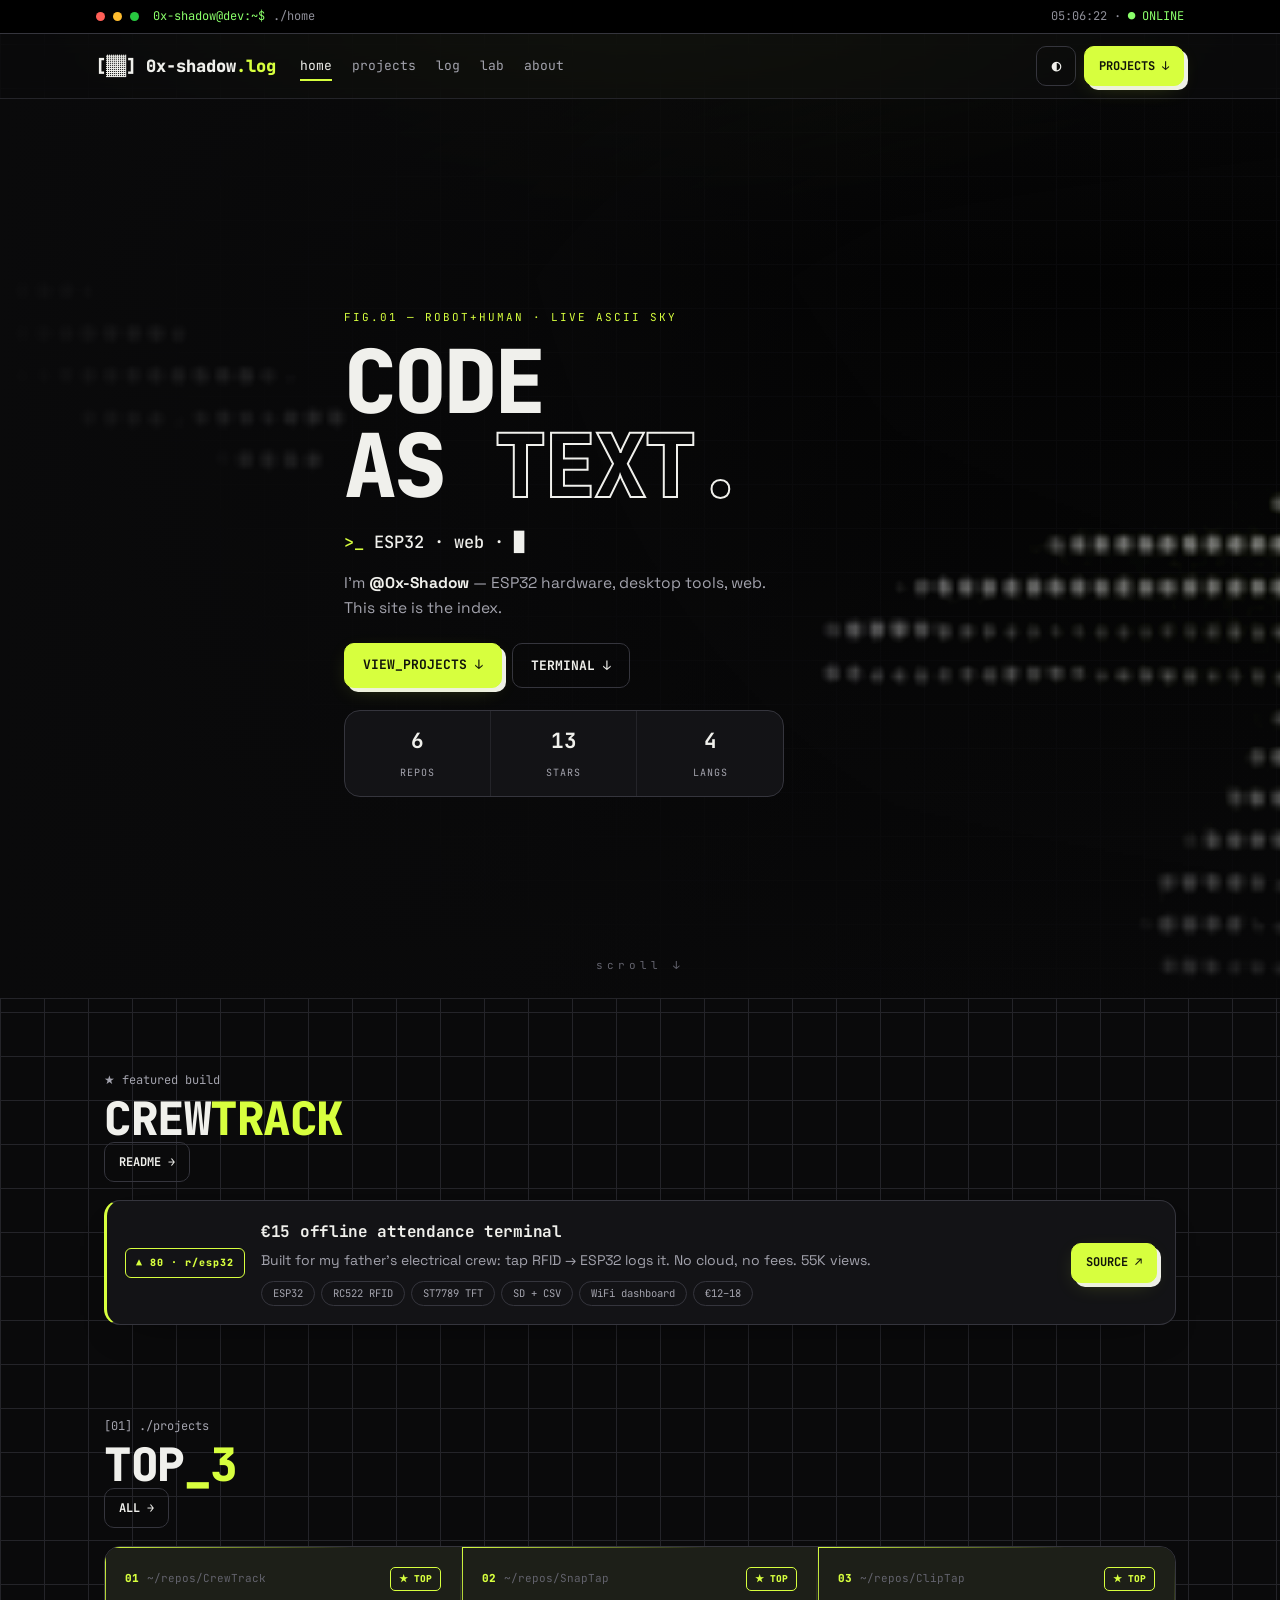
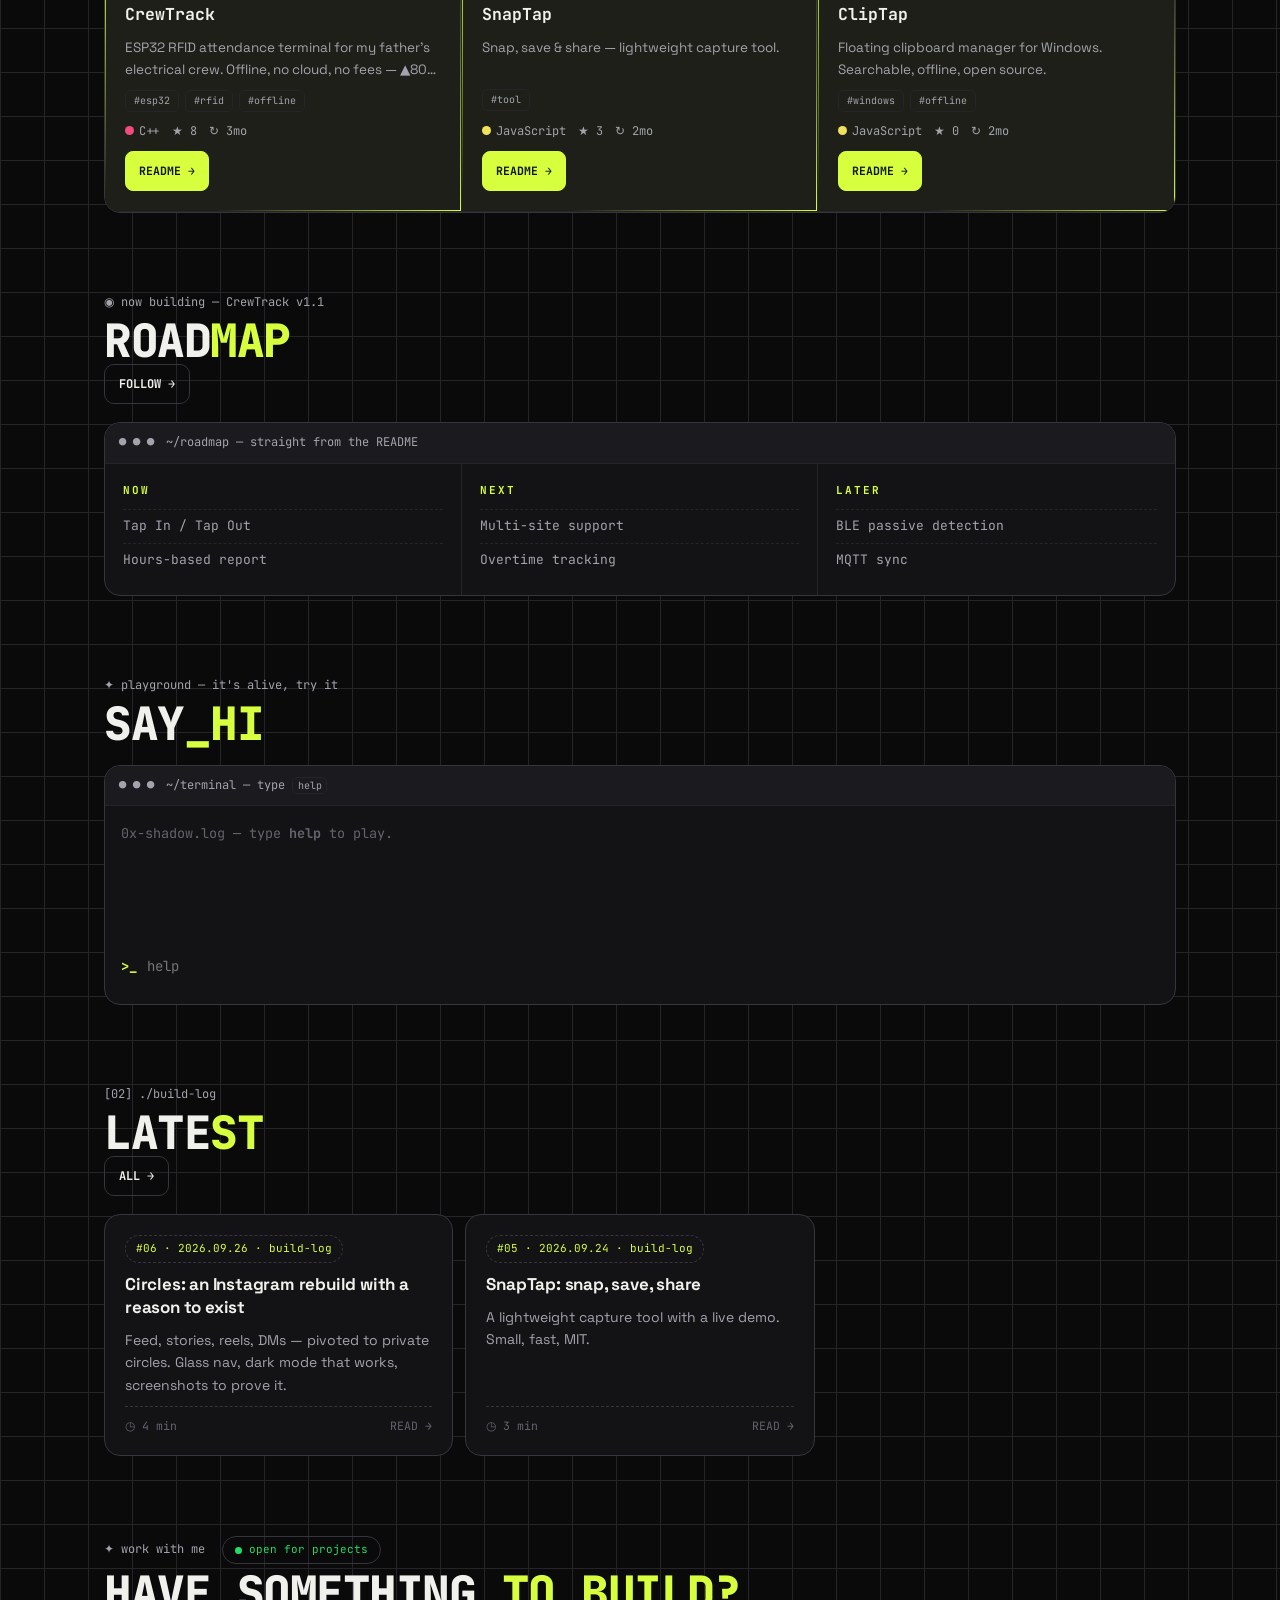
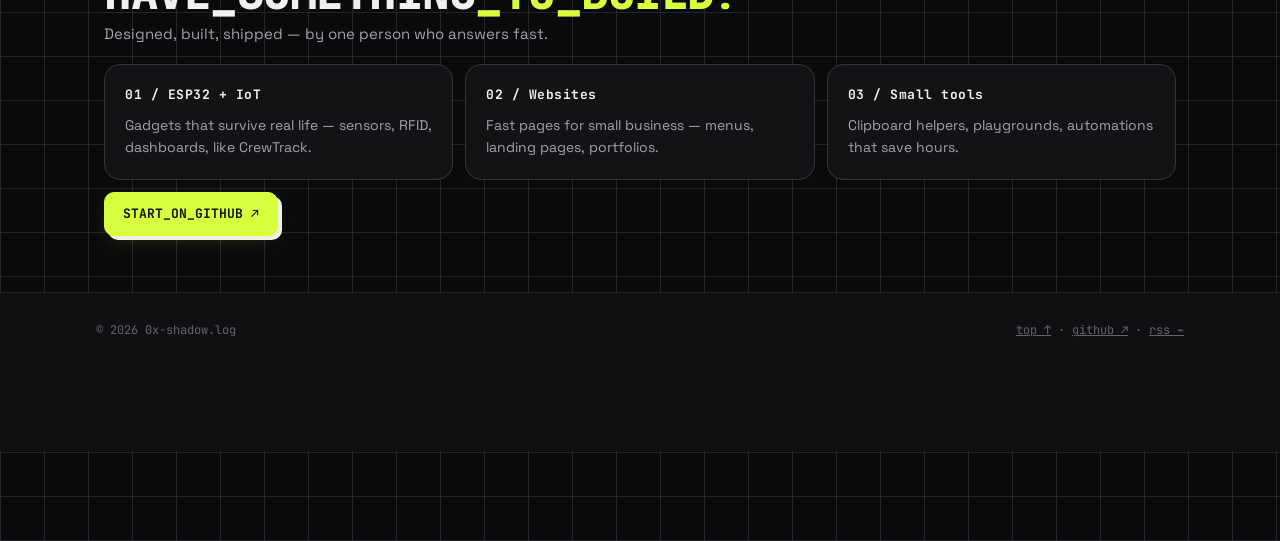
==== index.html @ e406874b "fix: GIF as CSS background-image with cover+center, properly fills hero" ====
<!DOCTYPE html>
<html lang="en" data-theme="dark">
<head>
<meta charset="UTF-8" />
<meta name="viewport" content="width=device-width, initial-scale=1.0, viewport-fit=cover" />
<meta name="theme-color" content="#0a0a0b" />
<title>0x-shadow — code as text</title>
<meta name="description" content="0x-Shadow — projects + build log in ASCII. ESP32, tools, web." />
<meta property="og:title" content="0x-shadow — code as text" />
<meta property="og:description" content="Projects + build log by 0x-Shadow: ESP32 hardware, desktop tools, web." />
<meta property="og:type" content="website" />
<meta property="og:url" content="https://0x-shadow.github.io/Blog/" />
<meta name="twitter:card" content="summary_large_image" />
<meta name="twitter:title" content="0x-shadow — code as text" />
<meta name="twitter:description" content="Projects + build log by 0x-Shadow: ESP32 hardware, desktop tools, web." />
<meta property="og:image" content="https://0x-shadow.github.io/Blog/shots/crewtrack.jpg" />
<link rel="canonical" href="https://0x-shadow.github.io/Blog/" />
<link rel="preconnect" href="https://fonts.googleapis.com">
<link rel="preconnect" href="https://fonts.gstatic.com" crossorigin>
<link href="https://fonts.googleapis.com/css2?family=JetBrains+Mono:wght@400;500;700;800&family=Space+Grotesk:wght@400;500;600;700&display=swap" rel="stylesheet">
<link rel="stylesheet" href="styles.css?v=5.3.0" />
<link rel="icon" href="data:image/svg+xml,<svg xmlns='http://www.w3.org/2000/svg' viewBox='0 0 100 100'><text y='.9em' font-size='90'>▓</text></svg>">
<link rel="alternate" type="application/rss+xml" title="0x-shadow.log notes" href="feed.xml" />
<script type="application/ld+json">{"@context":"https://schema.org","@type":"Person","name":"0x-Shadow","url":"https://github.com/0x-Shadow","jobTitle":"Builder — ESP32, web, tools","knowsAbout":["ESP32","IoT","JavaScript","TypeScript","Python","C++"]}</script>
</head>
<body>
<a href="#main-content" class="skip-link">skip to content</a>
<div class="statusbar" role="status">
  <div class="statusbar-inner">
    <span class="dot dot-r"></span><span class="dot dot-y"></span><span class="dot dot-g"></span>
    <span class="status-user">0x-shadow@dev:~$</span>
    <span class="status-cmd">./home</span>
    <span class="status-right"><span id="clock">00:00:00</span> · <span class="ok">● ONLINE</span></span>
  </div>
</div>
<header class="nav">
  <div class="nav-inner">
    <a class="logo" href="index.html">[▓▓] 0x-shadow<span class="accent">.log</span></a>
    <nav class="nav-links" aria-label="primary">
      <a href="index.html" class="active">home</a>
      <a href="projects.html">projects</a>
      <a href="blog.html">log</a>
      <a href="lab.html">lab</a>
      <a href="about.html">about</a>
    </nav>
    <div class="nav-actions">
      <button id="themeBtn" class="btn btn-ghost btn-sm" title="toggle theme">◐</button>
      <a href="projects.html" class="btn btn-solid btn-sm">PROJECTS ↓</a> 
    </div>
    <button id="menuBtn" class="menu-btn" aria-label="open menu" aria-expanded="false">[=]</button>
  </div>
  <div id="mobileMenu" class="mobile-menu">
    <a href="index.html">→ home</a>
    <a href="projects.html">→ projects</a>
    <a href="blog.html">→ log</a>
    <a href="lab.html">→ lab</a>
    <a href="about.html">→ about</a>
  </div>
</header>
<main id="main-content">
  <section class="hero">
    <div class="hero-ascii" aria-hidden="true"></div>
    <div class="hero-scrim" aria-hidden="true"></div>
    <div class="hero-inner hero-single">
      <div class="hero-left reveal in">
        <div class="eyebrow">FIG.01 — ROBOT+HUMAN · LIVE ASCII SKY</div>
        <h1 class="hero-title">CODE<br>AS <span class="outline">TEXT.</span></h1>
        <p class="hero-sub"><span class="prompt">&gt;_</span> <span id="typewriter">ESP32 · web · tools · homelab</span><span class="caret">█</span></p>
        <p class="hero-desc">I'm <b>@0x-Shadow</b> — ESP32 hardware, desktop tools, web. This site is the index.</p>
        <div class="hero-cta">
          <a href="projects.html" class="btn btn-solid">VIEW_PROJECTS ↓</a>
          <button id="tryTerm" class="btn btn-ghost">TERMINAL ↓</button>
        </div>
        <div class="hero-stats">
          <div><b id="statRepos">–</b><span>repos</span></div>
          <div><b id="statStars">–</b><span>stars</span></div>
          <div><b id="statLangs">–</b><span>langs</span></div>
        </div>
      </div>
    </div>
    <div class="scroll-cue" aria-hidden="true">scroll ↓</div>
  </section>

  <section class="section">
    <div class="section-head reveal">
      <div>
        <div class="sec-index">★ featured build</div>
        <h2 class="sec-title">CREW<span class="accent">TRACK</span></h2>
      </div>
      <a href="project.html?owner=0x-Shadow&repo=CrewTrack" class="btn btn-ghost btn-sm">README →</a>
    </div>
    <div class="spot reveal">
      <div class="spot-badge">▲ 80 · r/esp32</div>
      <div class="spot-main">
        <h3>€15 offline attendance terminal</h3>
        <p>Built for my father's electrical crew: tap RFID → ESP32 logs it. No cloud, no fees. 55K views.</p>
        <div class="spot-chips"><span>ESP32</span><span>RC522 RFID</span><span>ST7789 TFT</span><span>SD + CSV</span><span>WiFi dashboard</span><span>€12–18</span></div>
      </div>
      <div class="spot-actions">
        <a class="btn btn-solid btn-sm" href="https://github.com/0x-Shadow/CrewTrack" target="_blank" rel="noopener">SOURCE ↗</a>
      </div>
    </div>
  </section>

  <section class="section">
    <div class="section-head reveal">
      <div>
        <div class="sec-index">[01] ./projects</div>
        <h2 class="sec-title">TOP<span class="accent">_3</span></h2>
      </div>
      <a href="projects.html" class="btn btn-ghost btn-sm">ALL →</a>
    </div>
    <div class="panel reveal"><div id="homeGrid" class="grid"></div></div>
  </section>

  <section class="section">
    <div class="section-head reveal">
      <div>
        <div class="sec-index">◉ now building — CrewTrack v1.1</div>
        <h2 class="sec-title">ROAD<span class="accent">MAP</span></h2>
      </div>
      <a href="project.html?owner=0x-Shadow&repo=CrewTrack" class="btn btn-ghost btn-sm">FOLLOW →</a>
    </div>
    <div class="panel reveal">
      <div class="panel-bar"><span>● ● ●</span><span>~/roadmap — straight from the README</span></div>
      <div class="roadmap">
        <div class="road-col"><b>NOW</b><span>Tap In / Tap Out</span><span>Hours-based report</span></div>
        <div class="road-col"><b>NEXT</b><span>Multi-site support</span><span>Overtime tracking</span></div>
        <div class="road-col"><b>LATER</b><span>BLE passive detection</span><span>MQTT sync</span></div>
      </div>
    </div>
  </section>

  <section class="section" id="playground">
    <div class="section-head reveal">
      <div>
        <div class="sec-index">✦ playground — it's alive, try it</div>
        <h2 class="sec-title">SAY<span class="accent">_HI</span></h2>
      </div>
    </div>
    <div class="panel reveal">
      <div class="panel-bar"><span>● ● ●</span><span>~/terminal — type <code>help</code></span></div>
      <div id="termLog" class="term-log" aria-live="polite"></div>
      <form id="termForm" class="term-form" autocomplete="off">
        <span class="prompt">&gt;_</span>
        <input id="termInput" placeholder="help" spellcheck="false" aria-label="terminal command" enterkeyhint="go" maxlength="60" />
      </form>
    </div>
  </section>

  <section class="section">
    <div class="section-head reveal">
      <div>
        <div class="sec-index">[02] ./build-log</div>
        <h2 class="sec-title">LATE<span class="accent">ST</span></h2>
      </div>
      <a href="blog.html" class="btn btn-ghost btn-sm">ALL →</a>
    </div>
    <div id="homePosts" class="posts"></div>
  </section>

  <section class="section">
    <div class="section-head reveal">
      <div>
        <div class="sec-index">✦ work with me <span class="avail"><i></i>open for projects</span></div>
        <h2 class="sec-title">HAVE_SOMETHING<span class="accent">_TO_BUILD?</span></h2>
        <p class="sec-sub">Designed, built, shipped — by one person who answers fast.</p>
      </div>
    </div>
    <div class="hire reveal">
      <div class="hire-card"><b>01 / ESP32 + IoT</b><span>Gadgets that survive real life — sensors, RFID, dashboards, like CrewTrack.</span></div>
      <div class="hire-card"><b>02 / Websites</b><span>Fast pages for small business — menus, landing pages, portfolios.</span></div>
      <div class="hire-card"><b>03 / Small tools</b><span>Clipboard helpers, playgrounds, automations that save hours.</span></div>
      <a class="btn btn-solid" href="https://github.com/0x-Shadow" target="_blank" rel="noopener">START_ON_GITHUB ↗</a>
    </div>
  </section>

  <footer class="footer">
    <div class="footer-inner">
      <div class="footer-row"><span>© <span id="year"></span> 0x-shadow.log</span><span><a href="#top">top ↑</a> · <a href="https://github.com/0x-Shadow" target="_blank" rel="noopener">github ↗</a> · <a href="feed.xml">rss ⌁</a></span></div>
    </div>
  </footer>
</main>
<nav class="tabbar" aria-label="mobile">
  <a href="index.html" class="active">▓ home</a>
  <a href="projects.html">≡ projects</a>
  <a href="blog.html">✎ log</a>
  <a href="lab.html">◈ lab</a>
  <a href="about.html">◐ about</a>
</nav>
<div id="toast" class="toast" role="status"></div>
<script src="site.js?v=5.2.0"></script>
</body>
</html>
---- styles.css ----
/* DESIGN SYSTEM v2 — ASCII.MONO, attractive + calm
   2 fonts · 1 accent · motion with respect for reduced-motion */
:root{
  --bg:#0a0a0b; --bg2:#101013; --panel:#131316; --panel2:#1a1a1f;
  --ink:#f0f0ec; --dim:#a3a3ad; --faint:#63636d;
  --line:#242429; --line2:#35353d;
  --accent:#d7ff3e; --accent-ink:#11140a; --accent-glow:rgba(215,255,62,.28);
  --danger:#ff6b6b;
  --mono:"JetBrains Mono",ui-monospace,Menlo,monospace;
  --sans:"Space Grotesk",system-ui,-apple-system,sans-serif;
  --max:1120px; --r:16px;
  --ease:cubic-bezier(.2,.7,.2,1);
}
[data-theme="light"]{
  --bg:#f4f2ec; --bg2:#ebe9e0; --panel:#fbf9f4; --panel2:#fff;
  --ink:#161614; --dim:#5c5c56; --faint:#a6a69c;
  --line:#ddd9cc; --line2:#c6c2b2;
  --accent:#1c1c14; --accent-ink:#eaff6a; --accent-glow:rgba(20,20,10,.14);
}
*{box-sizing:border-box;margin:0;padding:0;-webkit-tap-highlight-color:transparent}
html{scroll-behavior:smooth;scroll-padding-top:110px}
body{background:var(--bg);color:var(--ink);font-family:var(--sans);font-size:16px;line-height:1.6;
  background-image:linear-gradient(var(--line) 1px,transparent 1px),linear-gradient(90deg,var(--line) 1px,transparent 1px);
  background-size:44px 44px;transition:background .3s,color .3s;overflow-x:hidden}
body::before{content:"";position:fixed;inset:0;pointer-events:none;z-index:0;
  background:radial-gradient(ellipse 80% 50% at 50% -8%,var(--accent-glow),transparent 65%)}
main{position:relative;z-index:1;padding-bottom:90px}
::selection{background:var(--accent);color:var(--accent-ink)}
a{color:inherit}
code{font-family:var(--mono);font-size:.84em;background:var(--panel2);border:1px solid var(--line);border-radius:5px;padding:.12em .45em}
.hidden{display:none!important}
.skip-link{position:absolute;top:-100px;left:16px;z-index:999;background:var(--accent);color:var(--accent-ink);font-family:var(--mono);font-size:13px;font-weight:700;padding:12px 20px;border-radius:0 0 10px 10px;transition:top .2s var(--ease);text-decoration:none}
.skip-link:focus{top:0}
:focus-visible{outline:2px solid var(--accent);outline-offset:2px;border-radius:4px}
.accent{color:var(--accent)}
img{max-width:100%}

/* motion primitives */
.reveal{opacity:0;transform:translateY(20px);transition:opacity .6s var(--ease),transform .6s var(--ease)}
.reveal.in{opacity:1;transform:none}
.card,.post{transition:transform .28s var(--ease),box-shadow .28s var(--ease),border-color .28s,background .2s}

/* status bar */
.statusbar{background:#000;color:#d6d6d6;font-family:var(--mono);font-size:12px;border-bottom:1px solid var(--line2);position:sticky;top:0;z-index:60}
[data-theme="light"] .statusbar{background:#161614;color:#f0f0ea}
.statusbar-inner{max-width:var(--max);margin:0 auto;padding:7px 16px;display:flex;align-items:center;gap:8px}
.dot{width:9px;height:9px;border-radius:50%}.dot-r{background:#ff5f57}.dot-y{background:#febc2e}.dot-g{background:#28c840}
.status-user{color:#8aff6a;margin-left:6px}
.status-cmd{color:#8f8f99;overflow:hidden;text-overflow:ellipsis;white-space:nowrap}
.status-right{margin-left:auto;color:#8f8f99;white-space:nowrap}.status-right .ok{color:#8aff6a}

/* nav */
.nav{border-bottom:1px solid var(--line);background:color-mix(in srgb,var(--bg) 84%,transparent);backdrop-filter:blur(14px);position:sticky;top:32px;z-index:59}
.nav-inner{max-width:var(--max);margin:0 auto;padding:12px 16px;display:flex;align-items:center;gap:24px}
.logo{font-family:var(--mono);font-weight:800;font-size:17px;text-decoration:none}
.nav-links{display:flex;gap:20px;font-family:var(--mono);font-size:13px}
.nav-links a{text-decoration:none;color:var(--dim);position:relative;padding:4px 0}
.nav-links a::after{content:"";position:absolute;left:0;bottom:0;height:2px;width:0;background:var(--accent);transition:width .25s var(--ease)}
.nav-links a:hover{color:var(--ink)}.nav-links a:hover::after{width:100%}
.nav-actions{margin-left:auto;display:flex;gap:8px;align-items:center}
.menu-btn{display:none;background:none;border:1px solid var(--line2);color:var(--ink);font-family:var(--mono);font-size:15px;min-width:44px;min-height:44px;border-radius:10px;cursor:pointer}
.mobile-menu{display:none;flex-direction:column;padding:4px 16px 14px;gap:4px;font-family:var(--mono);font-size:15px}
.mobile-menu.open{display:flex}
.mobile-menu a{text-decoration:none;color:var(--dim);padding:12px 4px;border-top:1px dashed var(--line)}

/* buttons — 44px targets */
.btn{font-family:var(--mono);font-size:13px;font-weight:700;min-height:44px;padding:11px 18px;border-radius:10px;cursor:pointer;text-decoration:none;display:inline-flex;align-items:center;justify-content:center;border:1px solid var(--ink);transition:transform .15s var(--ease),box-shadow .15s var(--ease),background .15s}
.btn:active{transform:scale(.97)}
.btn-sm{min-height:40px;padding:8px 14px;font-size:12px}
.btn-solid{background:var(--accent);border-color:var(--accent);color:var(--accent-ink);box-shadow:0 6px 22px -8px var(--accent-glow),4px 4px 0 var(--ink)}
.btn-solid:hover{transform:translateY(-2px);box-shadow:0 10px 28px -8px var(--accent-glow),6px 6px 0 var(--ink)}
.btn-ghost{background:transparent;color:var(--ink);border-color:var(--line2)}
.btn-ghost:hover{background:var(--panel2);border-color:var(--ink);transform:translateY(-1px)}
.mini-btn{font-family:var(--mono);font-size:11.5px;font-weight:700;text-decoration:none;border:1px solid var(--line2);border-radius:8px;padding:9px 13px;min-height:40px;display:inline-flex;align-items:center;color:var(--ink);background:transparent;cursor:pointer;transition:all .18s var(--ease)}
.mini-btn:hover{background:var(--ink);color:var(--bg);border-color:var(--ink)}
.mini-btn.primary{background:var(--accent);border-color:var(--accent);color:var(--accent-ink)}
.icon-btn{background:var(--panel2);border:1px solid var(--line2);color:var(--ink);width:40px;height:40px;border-radius:10px;cursor:pointer;font-size:15px}
.icon-btn:hover{border-color:var(--ink)}
.linklike,.whoami-list a{color:var(--ink)}

/* hero — live ASCII sky */
.hero{border-bottom:1px solid var(--line);position:relative;overflow:hidden;
  min-height:100dvh;display:flex;flex-direction:column}
.hero-ascii{position:absolute;inset:0;z-index:0;pointer-events:none;
  background:url('shots/background.gif') center center / cover no-repeat;
  opacity:.7;filter:contrast(1.2) brightness(.9)}
.hero-ascii::after{content:"";position:absolute;inset:0;pointer-events:none;
  background:radial-gradient(ellipse 55% 80% at 100% 50%,rgba(215,255,62,.06),transparent 70%)}
.hero-scrim{position:absolute;inset:0;z-index:2;pointer-events:none;
  background:
    linear-gradient(to right, var(--bg) 0%, color-mix(in srgb,var(--bg) 70%,transparent) 40%, color-mix(in srgb,var(--bg) 20%,transparent) 70%, transparent 100%),
    linear-gradient(to bottom, color-mix(in srgb,var(--bg) 50%,transparent) 0%, transparent 20%, color-mix(in srgb,var(--bg) 80%,transparent) 100%)}
.hero-inner{max-width:var(--max);margin:0 auto;padding:88px 24px 80px;position:relative;z-index:4;
  flex:1;display:flex;align-items:center;width:100%}
.hero-single{max-width:640px;text-align:left;width:100%}
.hero-stats{max-width:460px}
.eyebrow{font-family:var(--mono);font-size:11px;letter-spacing:2px;color:var(--accent);margin-bottom:14px}
[data-theme="light"] .eyebrow{color:#4d6b00}
.hero-title{font-family:var(--mono);font-weight:800;font-size:clamp(46px,7vw,88px);line-height:.95;letter-spacing:-3px;animation:heroReveal .8s var(--ease) both}
@keyframes heroReveal{from{opacity:0;transform:translateY(30px) scale(.97);filter:blur(8px)}to{opacity:1;transform:none;filter:blur(0)}}
.hero-title .outline{display:inline-block;animation:outlinePulse 3s var(--ease) infinite}
@keyframes outlinePulse{0%,100%{-webkit-text-stroke:2px var(--ink)}50%{-webkit-text-stroke:2px var(--accent)}}
.hero-title .outline{color:transparent;-webkit-text-stroke:2px var(--ink)}
.hero-sub{font-family:var(--mono);font-size:17px;margin:22px 0 12px;min-height:30px;color:var(--ink);white-space:nowrap;overflow:hidden;text-overflow:ellipsis;font-weight:500}
.hero-sub .prompt{color:var(--accent)}
.caret{opacity:1;animation:blink 1.6s step-end infinite}
@keyframes blink{0%,49%{opacity:1}50%,100%{opacity:0}}
.hero-desc{color:var(--dim);font-size:15.5px;max-width:44ch}
.hero-desc b{color:var(--ink)}
.hero-cta{display:flex;gap:10px;margin:22px 0;flex-wrap:wrap}
.hero-stats{display:grid;grid-template-columns:repeat(3,1fr);border:1px solid var(--line2);border-radius:var(--r);overflow:hidden;background:var(--panel)}
.hero-stats div{padding:13px 8px;text-align:center;border-right:1px solid var(--line)}
.hero-stats div:last-child{border-right:none}
.hero-stats b{display:block;font-family:var(--mono);font-size:21px}
.hero-stats span{font-family:var(--mono);font-size:10px;color:var(--dim);text-transform:uppercase;letter-spacing:1px}

/* ascii sky canvas */
#asciiCanvas{touch-action:pan-y}
.scroll-cue{position:absolute;bottom:24px;left:50%;transform:translateX(-50%);z-index:4;
  font-family:var(--mono);font-size:11px;letter-spacing:4px;color:var(--faint);
  animation:cueFadeIn 1s 2s both}
@keyframes cueFadeIn{from{opacity:0}to{opacity:1}}
/* (windowed + image-ascii styles removed in v3.6 — hero is a full-bleed sky now) */

/* sections */
.section{max-width:var(--max);margin:0 auto;padding:72px 24px 8px}
.section-head{margin-bottom:18px}
.sec-index{font-family:var(--mono);font-size:12px;color:var(--dim);margin-bottom:6px}
.sec-title{font-family:var(--mono);font-weight:800;font-size:clamp(30px,5vw,46px);letter-spacing:-1.5px;line-height:1}
.sec-sub{color:var(--dim);margin-top:6px;font-size:15px}

/* featured build spotlight */
.spot{display:flex;gap:16px;align-items:center;background:var(--panel);border:1px solid var(--line2);border-left:3px solid var(--accent);border-radius:var(--r);padding:18px;margin-bottom:12px;box-shadow:0 18px 44px -28px rgba(0,0,0,.8)}
.spot-badge{font-family:var(--mono);font-size:10px;font-weight:800;letter-spacing:1px;background:var(--accent);color:var(--accent-ink);border-radius:6px;padding:6px 10px;white-space:nowrap;flex-shrink:0}
.spot-main{flex:1;min-width:0}
.spot-main h3{font-family:var(--mono);font-size:16px;letter-spacing:-.3px}
.spot-main p{color:var(--dim);font-size:14px;margin-top:4px}
.spot-chips{display:flex;gap:6px;flex-wrap:wrap;margin-top:10px}
.spot-chips span{font-family:var(--mono);font-size:10.5px;color:var(--dim);border:1px solid var(--line2);border-radius:20px;padding:3px 11px}
.spot-actions{display:flex;gap:8px;flex-shrink:0}
@media(max-width:640px){
  .spot{flex-direction:column;align-items:stretch;gap:12px}
  .spot-badge{width:fit-content}
  .spot-actions .btn{flex:1}
}

/* panel + profile + controls */
.panel{background:var(--panel);border:1px solid var(--line2);border-radius:var(--r);overflow:hidden}
.panel-bar{display:flex;align-items:center;gap:12px;padding:10px 14px;border-bottom:1px solid var(--line);font-family:var(--mono);font-size:12px;color:var(--dim);background:var(--panel2)}
.api-status{margin-left:auto;font-weight:700;font-size:10.5px;color:var(--accent);border:1px solid var(--line2);padding:4px 11px;border-radius:20px;white-space:nowrap}
[data-theme="light"] .api-status{color:#2f5200}
.api-status.live{color:#22dd66}.api-status.err{color:var(--danger)}
.profile-strip{display:flex;align-items:center;gap:14px;padding:14px;border-bottom:1px solid var(--line);background:var(--panel2)}
.profile-avatar{width:52px;height:52px;border-radius:12px;border:1px solid var(--line2);filter:grayscale(1) contrast(1.08);flex-shrink:0}
.profile-meta{flex:1;min-width:0}
.profile-name{font-family:var(--mono);font-weight:800;font-size:15px;display:flex;align-items:center;gap:8px;flex-wrap:wrap}
.profile-name a{text-decoration:none}
.profile-badge{font-size:10px;font-weight:700;color:var(--accent);border:1px solid var(--line2);border-radius:20px;padding:3px 10px;white-space:nowrap}
[data-theme="light"] .profile-badge{color:#2f5200}
.profile-bio{font-family:var(--mono);font-size:12px;color:var(--dim);margin-top:3px;overflow:hidden;text-overflow:ellipsis;white-space:nowrap}
.profile-stats{display:flex;border:1px solid var(--line2);border-radius:10px;overflow:hidden;background:var(--bg);flex-shrink:0}
.profile-stats div{padding:7px 14px;text-align:center;border-right:1px solid var(--line)}
.profile-stats div:last-child{border:none}
.profile-stats b{display:block;font-family:var(--mono);font-size:16px}
.profile-stats span{font-family:var(--mono);font-size:9.5px;color:var(--dim);text-transform:uppercase;letter-spacing:1px}
.controls{display:grid;grid-template-columns:1fr auto auto;gap:8px;padding:12px;border-bottom:1px dashed var(--line2)}
.field{display:flex;align-items:center;gap:8px;border:1px solid var(--line2);border-radius:10px;padding:0 0 0 12px;background:var(--bg);font-family:var(--mono);font-size:13px;color:var(--dim);min-height:44px}
.field input{background:transparent;border:none;outline:none;color:var(--ink);font-family:var(--mono);font-size:14px;padding:11px 12px 11px 0;width:100%;min-height:42px}
.select{background:var(--bg);color:var(--ink);border:1px solid var(--line2);border-radius:10px;font-family:var(--mono);font-size:12.5px;padding:0 12px;min-height:44px;cursor:pointer}
.userbox{grid-column:1/-1;border:1px dashed var(--line2);border-radius:10px;font-family:var(--mono);font-size:12px;color:var(--dim)}
.userbox summary{cursor:pointer;padding:10px 12px;min-height:44px;display:flex;align-items:center}
.userbox-row{display:flex;gap:8px;padding:0 12px 12px}
.userbox-row input{flex:1;background:var(--bg);border:1px solid var(--line2);border-radius:8px;color:var(--ink);font-family:var(--mono);font-size:13px;padding:10px 12px;min-height:44px;min-width:0}

/* skeleton shimmer */
.skel{height:210px;border-right:1px solid var(--line);border-bottom:1px solid var(--line);background:linear-gradient(100deg,var(--panel) 40%,var(--panel2) 50%,var(--panel) 60%);background-size:200% 100%;animation:shimmer 1.3s infinite}
@keyframes shimmer{to{background-position:-200% 0}}

/* project grid — cards slide up, tap opens README */
.grid{display:grid;grid-template-columns:repeat(3,1fr)}
.card{border-right:1px solid var(--line);border-bottom:1px solid var(--line);padding:20px;display:flex;flex-direction:column;gap:10px;cursor:pointer;position:relative}
.card:nth-child(3n){border-right:none}
.card:hover,.card:focus-visible{background:var(--panel2);border-color:var(--accent);transform:translateY(-3px);box-shadow:0 18px 40px -22px rgba(0,0,0,.8);z-index:2}
.card-top{display:flex;align-items:center;gap:8px;font-family:var(--mono);font-size:11px;color:var(--faint)}
.card-top .idx{color:var(--accent);font-weight:800}
.card-top .fork{border:1px solid var(--line2);border-radius:4px;padding:1px 7px}
.badge-featured{font-family:var(--mono);font-size:9.5px;font-weight:800;background:var(--accent);color:var(--accent-ink);border-radius:5px;padding:3px 8px;margin-left:auto;white-space:nowrap}
.card.featured{background:color-mix(in srgb,var(--accent) 5%,var(--panel));position:relative;overflow:hidden}
.card.featured::before{content:"";position:absolute;inset:0;border-radius:inherit;padding:1px;background:linear-gradient(135deg,var(--accent),transparent 40%,transparent 60%,var(--accent));-webkit-mask:linear-gradient(#fff 0 0) content-box,linear-gradient(#fff 0 0);-webkit-mask-composite:xor;mask-composite:exclude;animation:borderFlow 3s linear infinite}
@keyframes borderFlow{0%{background:linear-gradient(135deg,var(--accent),transparent 40%,transparent 60%,var(--accent))}50%{background:linear-gradient(315deg,var(--accent),transparent 40%,transparent 60%,var(--accent))}100%{background:linear-gradient(135deg,var(--accent),transparent 40%,transparent 60%,var(--accent))}}
.card h3{font-family:var(--mono);font-size:16.5px;overflow:hidden;text-overflow:ellipsis;white-space:nowrap}
.card p{color:var(--dim);font-size:13.5px;display:-webkit-box;-webkit-line-clamp:2;-webkit-box-orient:vertical;overflow:hidden;min-height:42px}
.topics{display:flex;gap:6px;flex-wrap:wrap}
.topic{font-family:var(--mono);font-size:10px;color:var(--dim);border:1px solid var(--line);border-radius:5px;padding:2px 8px}
.card-meta{display:flex;gap:12px;font-family:var(--mono);font-size:12px;color:var(--dim);flex-wrap:wrap;margin-top:auto}
.lang-dot{display:inline-block;width:9px;height:9px;border-radius:50%;margin-right:5px}
.card-foot{display:flex;gap:8px}
.card-hint{font-family:var(--mono);font-size:10.5px;color:var(--faint)}
.empty{padding:28px;font-family:var(--mono);font-size:13px;color:var(--dim);line-height:1.9;text-align:center}

/* posts */
.posts{display:grid;grid-template-columns:repeat(3,1fr);gap:12px}
.post{background:var(--panel);border:1px solid var(--line2);border-radius:var(--r);padding:20px;display:flex;flex-direction:column;gap:10px}
.post:hover{transform:translateY(-3px);box-shadow:0 18px 40px -24px rgba(0,0,0,.8);border-color:var(--accent)}
.post-date{font-family:var(--mono);font-size:11px;color:var(--accent);border:1px dashed var(--line2);padding:4px 10px;border-radius:20px;width:fit-content}
[data-theme="light"] .post-date{color:#2f5200}
.post h3{font-size:17px;line-height:1.35;letter-spacing:-.2px}
.post p{color:var(--dim);font-size:14px;flex:1;display:-webkit-box;-webkit-line-clamp:3;-webkit-box-orient:vertical;overflow:hidden}
.post-foot{display:flex;justify-content:space-between;font-family:var(--mono);font-size:11.5px;color:var(--faint);border-top:1px dashed var(--line2);padding-top:10px}

/* about */
.about-grid{display:grid;grid-template-columns:1.1fr .9fr;gap:12px;padding-bottom:16px}
.about-card p{padding:18px 20px 0;color:var(--dim);font-size:14.5px}
.about-card p b{color:var(--ink)}
.whoami-list{list-style:none;padding:14px 20px;font-family:var(--mono);font-size:13px;display:flex;flex-direction:column;gap:8px}
.whoami-list span{color:var(--faint)}
.whoami-list a{text-decoration:none;border-bottom:1px solid var(--line2)}
.stack-row{display:flex;gap:7px;flex-wrap:wrap;padding:0 20px 20px}
.stack{font-family:var(--mono);font-size:11px;border:1px solid var(--line2);border-radius:20px;padding:5px 12px;color:var(--dim)}
.changelog{padding:14px 16px;font-family:var(--mono);font-size:12.5px;max-height:300px;overflow:auto}
.cl-row{display:grid;grid-template-columns:82px 1fr;gap:10px;padding:8px 0;border-bottom:1px dashed var(--line)}
.cl-row time{color:var(--faint)}
.cl-row b{color:var(--accent);font-weight:700}
[data-theme="light"] .cl-row b{color:#2f5200}
.sysbox{display:grid;grid-template-columns:repeat(3,1fr);border-top:1px solid var(--line);font-family:var(--mono);font-size:10.5px;color:var(--dim)}
.sysbox div{padding:11px 6px;text-align:center;border-right:1px solid var(--line)}
.sysbox div:last-child{border:none}
.sysbox b{display:block;color:var(--ink);font-size:12px;margin-top:2px}

/* footer */
.footer{border-top:1px solid var(--line);margin-top:48px;background:var(--bg2)}
.footer-inner{max-width:var(--max);margin:0 auto;padding:28px 16px 110px}
.footer-row{display:flex;justify-content:space-between;font-family:var(--mono);font-size:12px;color:var(--faint);flex-wrap:wrap;gap:8px}

/* README sheet modal — slides up, bottom-sheet on mobile */
.modal-backdrop{position:fixed;inset:0;background:rgba(0,0,0,.62);backdrop-filter:blur(4px);z-index:80;opacity:0;transition:opacity .3s var(--ease)}
.modal-backdrop.open{opacity:1}
.modal{position:fixed;inset:0;z-index:81;display:flex;align-items:flex-end;justify-content:center;padding:0;pointer-events:none}
.modal.open{pointer-events:auto}
.sheet{background:var(--panel);border:1px solid var(--line2);border-radius:18px 18px 0 0;width:100%;max-width:780px;max-height:92dvh;display:flex;flex-direction:column;transform:translateY(60px);opacity:0;transition:transform .38s var(--ease),opacity .3s;overflow:hidden}
.modal.open .sheet{transform:none;opacity:1}
@media(min-width:760px){.modal{align-items:center;padding:24px}.sheet{border-radius:18px;max-height:86vh}}
.sheet-grip{width:44px;height:4px;border-radius:4px;background:var(--line2);margin:10px auto 0}
@media(min-width:760px){.sheet-grip{display:none}}
.sheet-head{display:flex;align-items:center;gap:10px;padding:12px 14px;border-bottom:1px solid var(--line)}
.sheet-title{display:flex;align-items:center;gap:10px;min-width:0}
.sheet-dots{display:flex;gap:5px}.sheet-dots i{width:9px;height:9px;border-radius:50%;background:var(--line2);display:block}
.sheet-dots i:first-child{background:#ff5f57}
.sheet-head h3{font-family:var(--mono);font-size:15px;overflow:hidden;text-overflow:ellipsis;white-space:nowrap}
#modalClose{margin-left:auto;flex-shrink:0}
.sheet-meta{display:flex;gap:8px;flex-wrap:wrap;padding:10px 14px;border-bottom:1px dashed var(--line2);font-family:var(--mono);font-size:11.5px;color:var(--dim)}
.sheet-body{padding:18px;overflow-y:auto;font-size:15px;line-height:1.7;-webkit-overflow-scrolling:touch}
.sheet-foot{display:flex;gap:8px;padding:12px 14px;border-top:1px solid var(--line);background:var(--panel2)}
.md-skel{height:14px;border-radius:6px;background:var(--panel2);margin-bottom:10px;animation:shimmer 1.3s infinite;background-image:linear-gradient(100deg,var(--panel2) 40%,var(--line2) 50%,var(--panel2) 60%);background-size:200% 100%}
.md-skel.short{width:55%}
/* safe-rendered markdown */
.md h1,.md h2,.md h3{font-family:var(--mono);letter-spacing:-.5px;margin:1.1em 0 .5em;line-height:1.3}
.md h1{font-size:21px;border-bottom:1px solid var(--line2);padding-bottom:8px}
.md h2{font-size:18px}.md h3{font-size:16px}
.md p{margin:.7em 0;color:var(--dim)}
.md p strong,.md li strong{color:var(--ink)}
.md a{color:var(--ink);text-underline-offset:3px}
.md ul,.md ol{margin:.6em 0 .6em 1.3em;color:var(--dim)}
.md li{margin:.3em 0}
.md pre{background:#060607;border:1px solid var(--line2);border-radius:10px;padding:14px;overflow-x:auto;margin:.8em 0}
.md pre code{background:none;border:none;padding:0;color:#e8e8e6;font-size:12.5px}
.md code{word-break:break-word}
.md img{border-radius:10px;border:1px solid var(--line2);margin:.6em 0}
.md blockquote{border-left:3px solid var(--accent);padding:4px 14px;margin:.8em 0;color:var(--dim);background:var(--panel2);border-radius:0 8px 8px 0}
.md table{width:100%;border-collapse:collapse;font-size:13px;margin:.8em 0;display:block;overflow-x:auto}
.md th,.md td{border:1px solid var(--line2);padding:8px 10px;text-align:left}
.md th{background:var(--panel2);font-family:var(--mono);font-size:12px}
.md hr{border:none;border-top:1px dashed var(--line2);margin:1.2em 0}

/* mobile tabbar */
.tabbar{display:none;position:fixed;bottom:0;left:0;right:0;z-index:70;background:color-mix(in srgb,var(--bg) 92%,transparent);backdrop-filter:blur(14px);border-top:1px solid var(--line2);padding:6px 8px calc(6px + env(safe-area-inset-bottom))}
.tabbar a{flex:1;text-align:center;font-family:var(--mono);font-size:12.5px;font-weight:700;text-decoration:none;color:var(--dim);padding:12px 4px;border-radius:10px;min-height:44px;display:flex;align-items:center;justify-content:center}
.tabbar a:active{background:var(--panel2);color:var(--ink)}

/* toast */
.toast{position:fixed;bottom:88px;left:50%;transform:translateX(-50%) translateY(20px);background:var(--ink);color:var(--bg);font-family:var(--mono);font-size:12.5px;font-weight:700;padding:12px 20px;border-radius:10px;transition:all .3s var(--ease);z-index:99;opacity:0;max-width:calc(100vw - 32px);text-align:center}
.toast.show{transform:translateX(-50%);opacity:1}

/* ── multi-page: transitions, crumbs, reader ── */
@keyframes pageIn{from{opacity:0;transform:translateY(14px)}to{opacity:1;transform:none}}
main{animation:pageIn .45s var(--ease)}
.nav-links a.active{color:var(--ink)}
.nav-links a.active::after{width:100%}
.tabbar a.active{color:var(--ink);background:var(--panel2)}
.progress{position:fixed;top:0;left:0;right:0;height:3px;background:var(--accent);z-index:90;transform-origin:0 50%;transform:scaleX(0)}
.crumbs{display:flex;gap:8px;align-items:center;font-family:var(--mono);font-size:12.5px;color:var(--faint);margin-bottom:14px}
.crumbs a{color:var(--dim);text-decoration:none}
.crumbs a:hover{color:var(--ink);text-decoration:underline}
.section.narrow{max-width:800px}
.doc-head{margin-bottom:18px}
.doc-title{font-family:var(--mono);font-weight:800;font-size:clamp(26px,4.5vw,40px);letter-spacing:-1px;line-height:1.1;overflow-wrap:anywhere}
.doc-actions{display:flex;gap:8px;margin-top:14px;flex-wrap:wrap}
.post-meta{font-family:var(--mono);font-size:12.5px;color:var(--accent);margin-top:8px}
[data-theme="light"] .post-meta{color:#2f5200}
.pager{display:grid;grid-template-columns:1fr auto 1fr;gap:8px;margin-top:16px}
.page-btn{font-family:var(--mono);font-size:12px;font-weight:700;text-decoration:none;border:1px solid var(--line2);border-radius:10px;padding:12px;min-height:44px;display:flex;align-items:center;justify-content:center;color:var(--dim);background:var(--panel);transition:all .2s var(--ease);overflow:hidden;text-overflow:ellipsis;white-space:nowrap}
.page-btn:hover{color:var(--ink);border-color:var(--ink);transform:translateY(-1px)}
a.card,a.post{text-decoration:none;color:inherit}
@media(max-width:560px){.pager{grid-template-columns:1fr}.page-btn:nth-child(2){order:-1}}

/* ── reader v2: hero, TOC, hire, discuss ── */
.doc-hero{background:var(--panel);border:1px solid var(--line2);border-radius:var(--r);padding:26px;margin-bottom:14px;position:relative;overflow:hidden}
.doc-hero::before{content:"";position:absolute;top:0;left:0;right:0;height:3px;background:var(--accent)}
.doc-kicker{display:flex;align-items:center;gap:8px;font-family:var(--mono);font-size:11px;letter-spacing:2px;color:var(--dim);margin-bottom:12px}
.pulse{width:8px;height:8px;border-radius:50%;background:#22dd66;box-shadow:0 0 0 0 rgba(34,221,102,.6);animation:pulse 2s infinite}
@keyframes pulse{70%{box-shadow:0 0 0 9px rgba(34,221,102,0)}100%{box-shadow:0 0 0 0 rgba(34,221,102,0)}}
.doc-hero .doc-title{font-size:clamp(30px,5.5vw,48px)}
.doc-desc{color:var(--dim);font-size:15.5px;margin-top:10px;max-width:62ch}
.doc-hero .sheet-meta{padding:12px 0 0;border:none}
.doc-banner{width:100%;height:300px;object-fit:contain;background:var(--panel2);display:block;border-radius:12px;border:1px solid var(--line2);margin-top:16px;cursor:zoom-in}
/* terminal playground */
.term-log{font-family:var(--mono);font-size:13.5px;line-height:1.75;min-height:132px;max-height:230px;overflow-y:auto;padding:16px 16px 6px;-webkit-overflow-scrolling:touch}
.term-log .dim{color:var(--faint)}
.term-log a{color:var(--accent)}
[data-theme="light"] .term-log a{color:#2f5200}
.term-log .prompt{color:var(--accent)}
.term-form{display:flex;align-items:center;gap:10px;padding:6px 16px 16px;font-family:var(--mono);font-size:14px}
.term-form .prompt{color:var(--accent);font-weight:700}
[data-theme="light"] .term-form .prompt{color:#4d6b00}
.term-form input{flex:1;background:transparent;border:none;outline:none;color:var(--ink);font-family:var(--mono);font-size:14px;min-height:44px;min-width:0}
.reader{display:grid;grid-template-columns:220px 1fr;gap:12px;align-items:start}
.toc-wrap{position:sticky;top:120px}
.toc-box{border:1px solid var(--line2);border-radius:12px;background:var(--panel);font-family:var(--mono);font-size:12px}
.toc-box summary{cursor:pointer;padding:12px 14px;min-height:44px;color:var(--dim);list-style:none}
.toc{display:flex;flex-direction:column;padding:0 8px 10px;max-height:50vh;overflow:auto}
.toc a{color:var(--dim);text-decoration:none;padding:7px 8px;border-radius:7px;line-height:1.4}
.toc a:hover{color:var(--ink);background:var(--panel2)}
.toc-h2{padding-left:18px!important}
.toc-h3{padding-left:28px!important}
.md h1,.md h2,.md h3{scroll-margin-top:130px}
.md li.task{list-style:none;margin-left:-1.3em}
.md li.task input{accent-color:var(--accent);margin-right:6px}
.hire-mini{display:flex;align-items:center;gap:14px;background:var(--panel);border:1px dashed var(--line2);border-radius:12px;padding:14px 16px;margin-top:12px;flex-wrap:wrap}
.hire-mini b{display:block;font-size:15px}
.hire-mini span{color:var(--dim);font-size:13.5px;display:block}
.hire-mini .btn{margin-left:auto}
/* hire section (home) */
.hire{display:grid;grid-template-columns:repeat(3,1fr);gap:12px}
.hire-card{background:var(--panel);border:1px solid var(--line2);border-radius:var(--r);padding:20px;display:flex;flex-direction:column;gap:8px;transition:transform .25s var(--ease),border-color .25s}
.hire-card:hover{transform:translateY(-3px);border-color:var(--accent)}
.hire-card b{font-family:var(--mono);font-size:13px;letter-spacing:.5px}
.hire-card span{color:var(--dim);font-size:14px}
.hire .btn{grid-column:1/-1;justify-self:start}
.avail{display:inline-flex;align-items:center;gap:7px;font-family:var(--mono);font-size:11px;color:#22dd66;border:1px solid var(--line2);border-radius:20px;padding:4px 12px;margin-left:10px;vertical-align:middle}
.avail i{width:7px;height:7px;border-radius:50%;background:#22dd66;animation:pulse 2s infinite}
.discuss{font-family:var(--mono);font-size:13px;color:var(--dim);text-align:center;margin-top:18px}
.discuss a{color:var(--ink);font-weight:700}
.ascii-404{font-family:var(--mono);font-size:clamp(10px,3vw,15px);line-height:1.3;color:var(--accent);overflow-x:auto}
[data-theme="light"] .ascii-404{color:#2f5200}
@media(max-width:860px){
  .reader{grid-template-columns:1fr}
  .toc-wrap{position:static}
  .toc-box summary{min-height:44px}
  .hire{grid-template-columns:1fr}
  .hire-mini .btn{margin-left:0;width:100%}
}
@media(max-width:560px){.doc-hero{padding:20px 16px}.doc-banner{height:200px}}

/* responsive */
@media(max-width:1024px){
  .hero-inner{gap:28px}
  .grid{grid-template-columns:1fr 1fr}
  .card:nth-child(3n){border-right:1px solid var(--line)}
  .card:nth-child(2n){border-right:none}
  .skel:nth-child(3n){border-right:1px solid var(--line)}
  .skel:nth-child(2n){border-right:none}
}
@media(max-width:860px){
  .hero-inner{grid-template-columns:1fr;padding-top:36px}
  .posts{grid-template-columns:1fr 1fr}
  .about-grid{grid-template-columns:1fr}
  .nav-links,.nav-actions{display:none}
  .menu-btn{display:block;margin-left:auto}
  .controls{grid-template-columns:1fr 1fr}
  .field.grow,.userbox{grid-column:1/-1}
}
@media(max-width:560px){
  body{font-size:15px}
  .status-cmd{display:none}
  .grid,.posts{grid-template-columns:1fr}
  .card,.skel{border-right:none!important}
  .hero-title{letter-spacing:-2px}
  .hero-sub{white-space:nowrap;min-height:26px;overflow:hidden;text-overflow:ellipsis}
  .profile-strip{gap:10px;padding:12px}
  .profile-avatar{width:44px;height:44px}
  .profile-stats{width:100%}
  .profile-stats div{flex:1}
  .profile-bio{white-space:normal}
  .section{padding:44px 12px 4px}
  .card{padding:18px 16px}
  .tabbar{display:flex}
  .sheet-foot .btn{flex:1}
  .toast{bottom:76px}
}
@media(prefers-reduced-motion:reduce){
  *,*::before,*::after{animation-duration:.001s!important;transition-duration:.001s!important}
  html{scroll-behavior:auto}
    .reveal{opacity:1;transform:none}
}

/* ── v3.7: DNA, story, roadmap, restraint ── */
.dna-row{display:grid;grid-template-columns:repeat(5,1fr);gap:8px;margin-top:14px}
.dna-row div{background:var(--panel2);border:1px solid var(--line);border-radius:10px;padding:10px 8px;text-align:center;min-width:0}
.dna-row span{display:block;font-family:var(--mono);font-size:9.5px;letter-spacing:1px;color:var(--faint)}
.dna-row b{display:block;font-family:var(--mono);font-size:13px;margin-top:3px;overflow:hidden;text-overflow:ellipsis;white-space:nowrap}
.story-box{background:var(--panel);border:1px solid var(--line2);border-left:3px solid var(--accent);border-radius:12px;padding:18px;margin-bottom:12px}
.story-kicker{font-family:var(--mono);font-size:11px;letter-spacing:2px;color:var(--accent);margin-bottom:12px}
[data-theme="light"] .story-kicker{color:#2f5200}
.story-row{display:grid;grid-template-columns:110px 1fr;gap:12px;padding:9px 0;border-top:1px dashed var(--line)}
.story-row span{font-family:var(--mono);font-size:11px;font-weight:800;letter-spacing:1px;color:var(--ink)}
.story-row p{color:var(--dim);font-size:14px;margin:0}
.roadmap{display:grid;grid-template-columns:repeat(3,1fr);gap:0}
.road-col{padding:18px;border-right:1px solid var(--line)}
.road-col:last-child{border-right:none}
.road-col b{display:block;font-family:var(--mono);font-size:11px;letter-spacing:2px;color:var(--accent);margin-bottom:10px}
[data-theme="light"] .road-col b{color:#2f5200}
.road-col span{display:block;font-family:var(--mono);font-size:13px;color:var(--dim);padding:6px 0;border-top:1px dashed var(--line)}
/* lime restraint: badges go outline, solid stays for actions only */
.badge-featured,.spot-badge{background:transparent;color:var(--accent);border:1px solid var(--accent)}
[data-theme="light"] .badge-featured,[data-theme="light"] .spot-badge{color:#2f5200;border-color:#2f5200}
@media(max-width:860px){.dna-row{grid-template-columns:repeat(3,1fr)}.roadmap{grid-template-columns:1fr}.road-col{border-right:none;border-bottom:1px solid var(--line)}.road-col:last-child{border-bottom:none}}
@media(max-width:560px){
  .tabbar a{font-size:11px;padding:12px 2px}
  .dna-row{grid-template-columns:repeat(2,1fr)}
  .story-row{grid-template-columns:1fr;gap:4px}
}
.md pre{position:relative}
.md pre code[data-lang]::before{content:attr(data-lang);position:absolute;top:10px;left:14px;font-family:var(--mono);font-size:10px;letter-spacing:1px;text-transform:uppercase;color:var(--faint);pointer-events:none}
.copy-code{position:absolute;top:8px;right:8px;font-family:var(--mono);font-size:10.5px;font-weight:700;background:var(--panel2);color:var(--dim);border:1px solid var(--line2);border-radius:7px;padding:7px 11px;min-height:36px;cursor:pointer;transition:all .18s var(--ease)}
.copy-code:hover{color:var(--ink);border-color:var(--ink)}
.lightbox{position:fixed;inset:0;z-index:120;background:rgba(0,0,0,.92);display:flex;flex-direction:column;align-items:center;justify-content:center;gap:12px;padding:20px;cursor:zoom-out;animation:pageIn .25s var(--ease)}
.lightbox img{max-width:94vw;max-height:84vh;border-radius:12px;border:1px solid var(--line2)}
.lb-hint{font-family:var(--mono);font-size:11.5px;color:#9a9aa3}
.md a[href^="http"]::after{content:"↗";font-size:.78em;margin-left:3px;opacity:.7}
.md a[href^="http"]:has(img)::after{content:none}
.md table{background-image:linear-gradient(to right,var(--panel),var(--panel)),linear-gradient(to right,var(--panel),var(--panel)),linear-gradient(to right,rgba(0,0,0,.35),transparent),linear-gradient(to left,rgba(0,0,0,.35),transparent);background-position:0 center,100% center,0 center,100% center;background-repeat:no-repeat;background-size:14px 100%,14px 100%,9px 100%,9px 100%;background-attachment:local,local,scroll,scroll}
*{scrollbar-width:thin;scrollbar-color:var(--line2) transparent}
::-webkit-scrollbar{width:10px;height:10px}
::-webkit-scrollbar-thumb{background:var(--line2);border-radius:8px;border:2px solid var(--bg)}
::-webkit-scrollbar-track{background:transparent}
summary::-webkit-details-marker{display:none}
summary::marker{content:""}
.toc-box summary::before{content:"▸ "}
.toc-box[open] summary::before{content:"▾ "}
.card:active{transform:scale(.985)}
.sec-title span{display:inline-block;animation:titleSlide .5s var(--ease) both}
@keyframes titleSlide{from{opacity:0;transform:translateY(12px)}to{opacity:1;transform:none}}
.sec-index{animation:fadeSlide .4s var(--ease) both}
@keyframes fadeSlide{from{opacity:0;transform:translateX(-8px)}to{opacity:1;transform:none}}
.hero-stats{animation:statsPop .5s var(--ease) .3s both}
@keyframes statsPop{from{opacity:0;transform:scale(.95)}to{opacity:1;transform:scale(1)}}
.spot{animation:spotIn .5s var(--ease) both}
@keyframes spotIn{from{opacity:0;transform:translateX(-16px)}to{opacity:1;transform:none}}
.hire-card{animation:cardIn .4s var(--ease) both}
.hire-card:nth-child(2){animation-delay:.08s}
.hire-card:nth-child(3){animation-delay:.16s}
@keyframes cardIn{from{opacity:0;transform:translateY(14px)}to{opacity:1;transform:none}}
.statusbar{animation:slideDown .4s var(--ease) both}
@keyframes slideDown{from{opacity:0;transform:translateY(-100%)}to{opacity:1;transform:none}}
.nav{animation:slideDown .4s var(--ease) .1s both}
.empty a{color:var(--accent)}
.hero-stats b,.profile-stats b,#clock{font-variant-numeric:tabular-nums}
.md li.task input{width:15px;height:15px;vertical-align:-2px}
@media(max-width:560px){
  .field input,.userbox-row input,.term-form input{font-size:16px}
  .skel{height:170px}
}
@media(prefers-reduced-motion:reduce){
  .pulse,.avail i{animation:none!important}
  .toast,.lightbox{transition:none!important;animation:none!important}
}
@media print{
  .nav,.tabbar,.statusbar,.controls,.term-form,.doc-actions,.pager,.hire,.hire-mini,.toast,.copy-code,.toc-wrap,.scroll-cue{display:none!important}
  body{background:#fff;color:#000;font-size:12pt}
  main{animation:none;padding-bottom:0}
  .panel,.post,.card{break-inside:avoid;border-color:#999}
  a{text-decoration:underline}
}

/* ── phone-first hardening + reader polish ── */
.grid > *{min-width:0}
.card-top span:nth-child(2){overflow:hidden;text-overflow:ellipsis;white-space:nowrap;min-width:0}
.toc a.toc-active{color:var(--ink);background:var(--panel2);border-left:2px solid var(--accent)}
.md [align="center"]{text-align:center}
.md center{display:block;text-align:center}
.md p img{vertical-align:middle;margin:2px;max-width:100%;height:auto}
.md details{border:1px solid var(--line2);border-radius:10px;padding:6px 14px;margin:.8em 0}
.md summary{cursor:pointer;font-weight:700;font-family:var(--mono);font-size:13px;min-height:44px;display:flex;align-items:center}
.md hr{border:none;border-top:1px dashed var(--line2);margin:1.4em 0}
.md li.task{list-style:none}
@media(max-width:560px){
  .controls{grid-template-columns:1fr}
  .select{width:100%}
  .doc-actions .btn,.doc-actions button{flex:1 1 44%}
  .spot-actions .btn{flex:1}
  .profile-strip{flex-direction:column;align-items:stretch}
  .profile-meta{min-width:0}
  .hero-cta .btn{flex:1}
  .sheet-body{padding:14px 12px}
  .md pre{padding:10px;font-size:12px}
  .md table{font-size:12px}
  .doc-hero{padding:20px 16px}
}
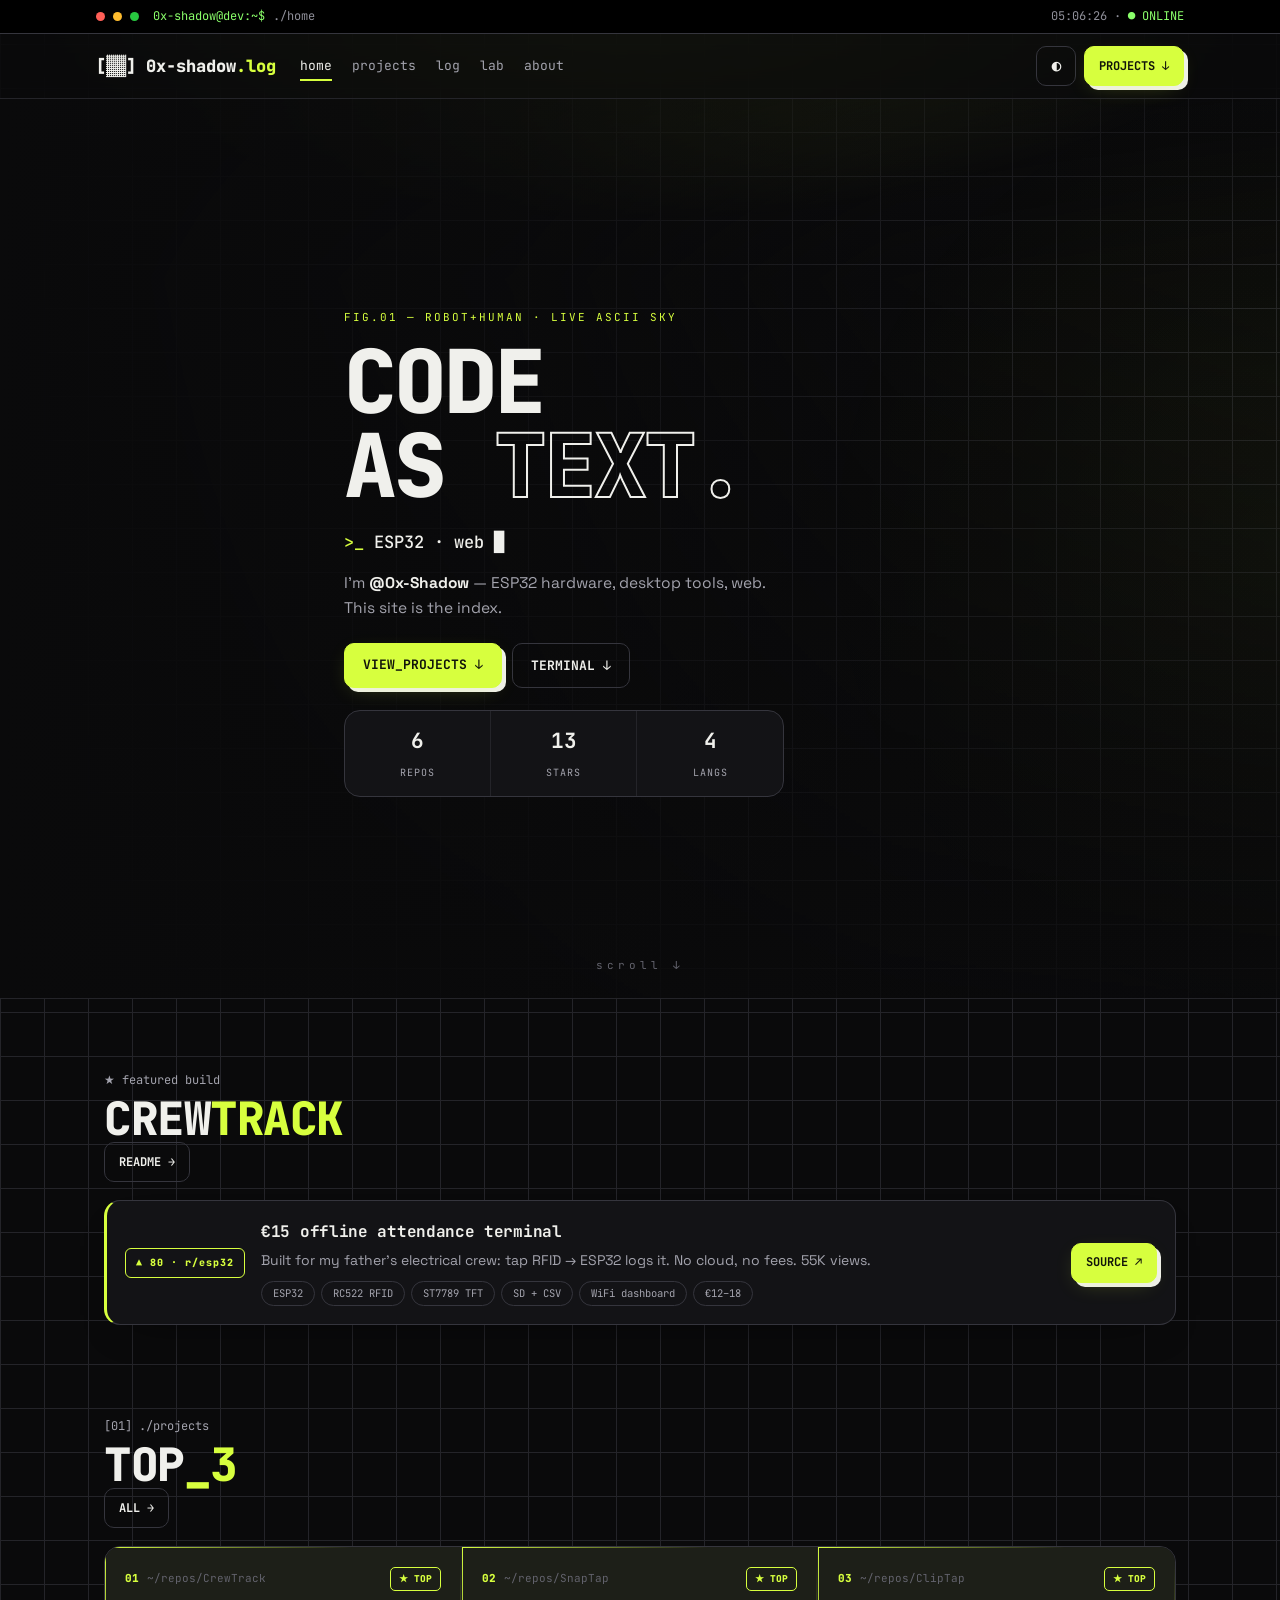
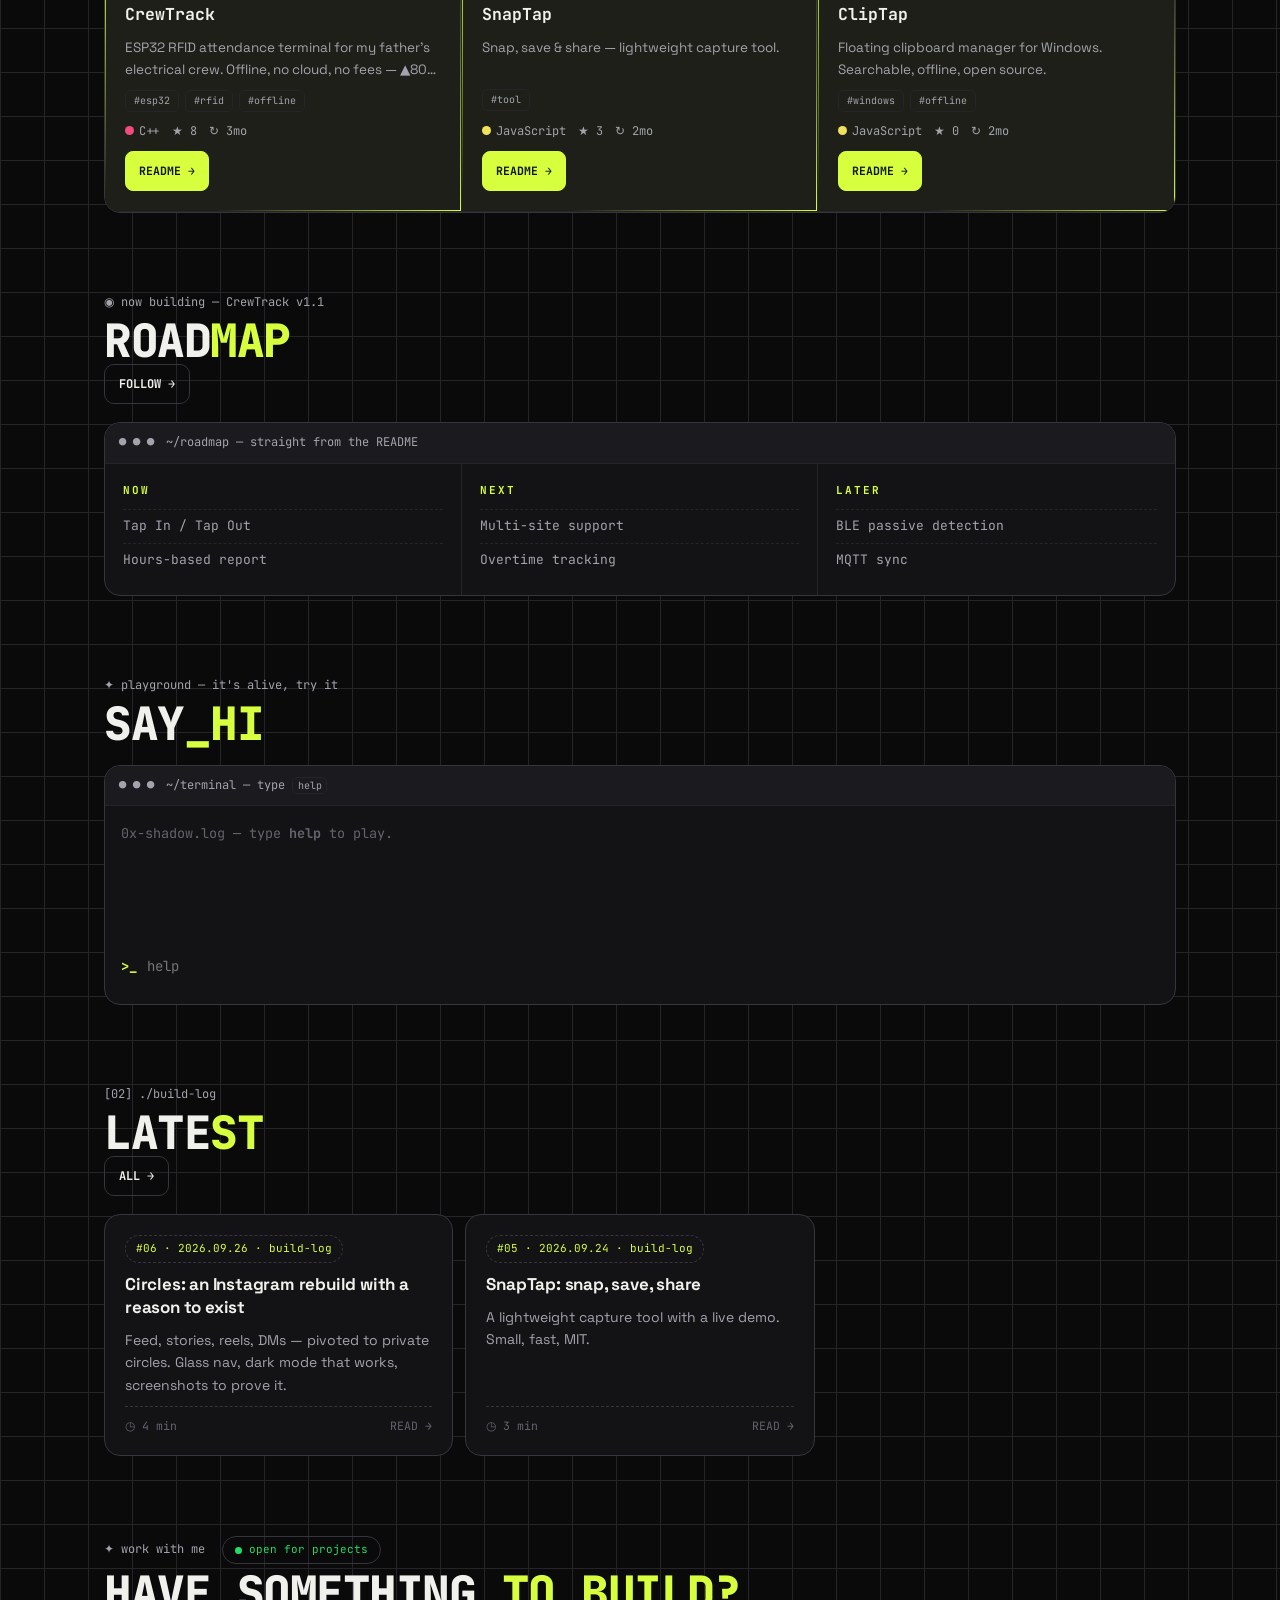
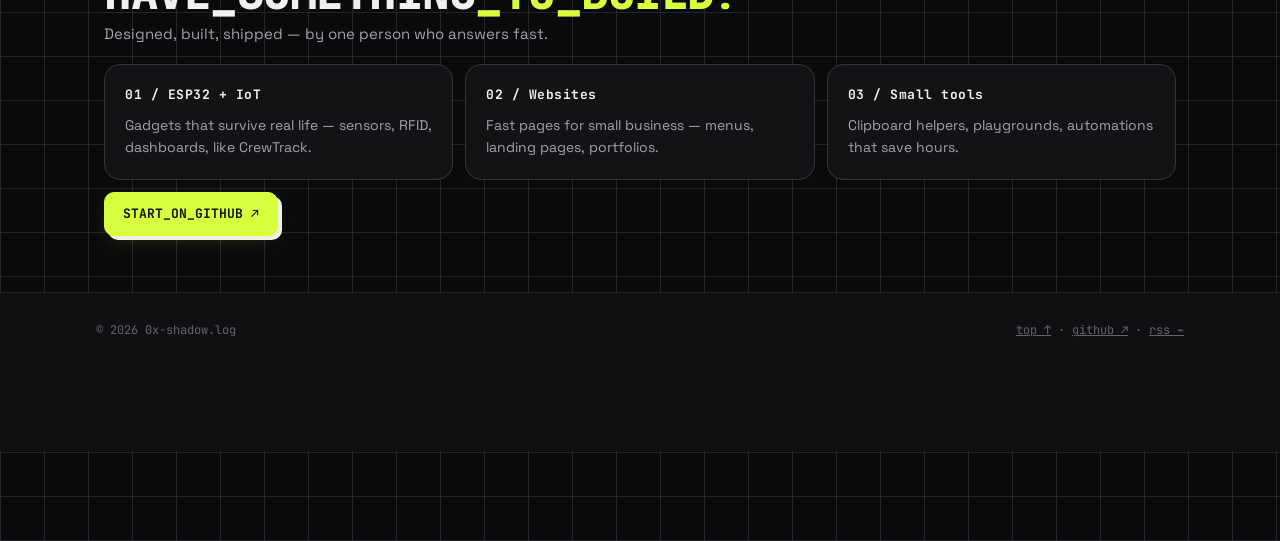
==== commit b1acdc87: "feat: replace gif with aztlantheaion mp4 video background" ====
--- a/index.html
+++ b/index.html
@@ -18,7 +18,7 @@
 <link rel="preconnect" href="https://fonts.googleapis.com">
 <link rel="preconnect" href="https://fonts.gstatic.com" crossorigin>
 <link href="https://fonts.googleapis.com/css2?family=JetBrains+Mono:wght@400;500;700;800&family=Space+Grotesk:wght@400;500;600;700&display=swap" rel="stylesheet">
-<link rel="stylesheet" href="styles.css?v=5.3.0" />
+<link rel="stylesheet" href="styles.css?v=5.4.0" />
 <link rel="icon" href="data:image/svg+xml,<svg xmlns='http://www.w3.org/2000/svg' viewBox='0 0 100 100'><text y='.9em' font-size='90'>▓</text></svg>">
 <link rel="alternate" type="application/rss+xml" title="0x-shadow.log notes" href="feed.xml" />
 <script type="application/ld+json">{"@context":"https://schema.org","@type":"Person","name":"0x-Shadow","url":"https://github.com/0x-Shadow","jobTitle":"Builder — ESP32, web, tools","knowsAbout":["ESP32","IoT","JavaScript","TypeScript","Python","C++"]}</script>
@@ -59,7 +59,10 @@
 </header>
 <main id="main-content">
   <section class="hero">
-    <div class="hero-ascii" aria-hidden="true"></div>
+    <div class="hero-ascii" aria-hidden="true">
+      <video class="hero-video" src="shots/aztlantheaion_ssspin.io_1790536137.mp4"
+        autoplay loop muted playsinline preload="auto"></video>
+    </div>
     <div class="hero-scrim" aria-hidden="true"></div>
     <div class="hero-inner hero-single">
       <div class="hero-left reveal in">
--- a/styles.css
+++ b/styles.css
@@ -81,9 +81,9 @@
 /* hero — live ASCII sky */
 .hero{border-bottom:1px solid var(--line);position:relative;overflow:hidden;
   min-height:100dvh;display:flex;flex-direction:column}
-.hero-ascii{position:absolute;inset:0;z-index:0;pointer-events:none;
-  background:url('shots/background.gif') center center / cover no-repeat;
-  opacity:.7;filter:contrast(1.2) brightness(.9)}
+.hero-ascii{position:absolute;inset:0;z-index:0;pointer-events:none;overflow:hidden;opacity:.8}
+.hero-video{display:block;width:100%;height:100%;object-fit:cover;object-position:50% 50%;
+  filter:contrast(1.1) brightness(.75) saturate(0)}
 .hero-ascii::after{content:"";position:absolute;inset:0;pointer-events:none;
   background:radial-gradient(ellipse 55% 80% at 100% 50%,rgba(215,255,62,.06),transparent 70%)}
 .hero-scrim{position:absolute;inset:0;z-index:2;pointer-events:none;
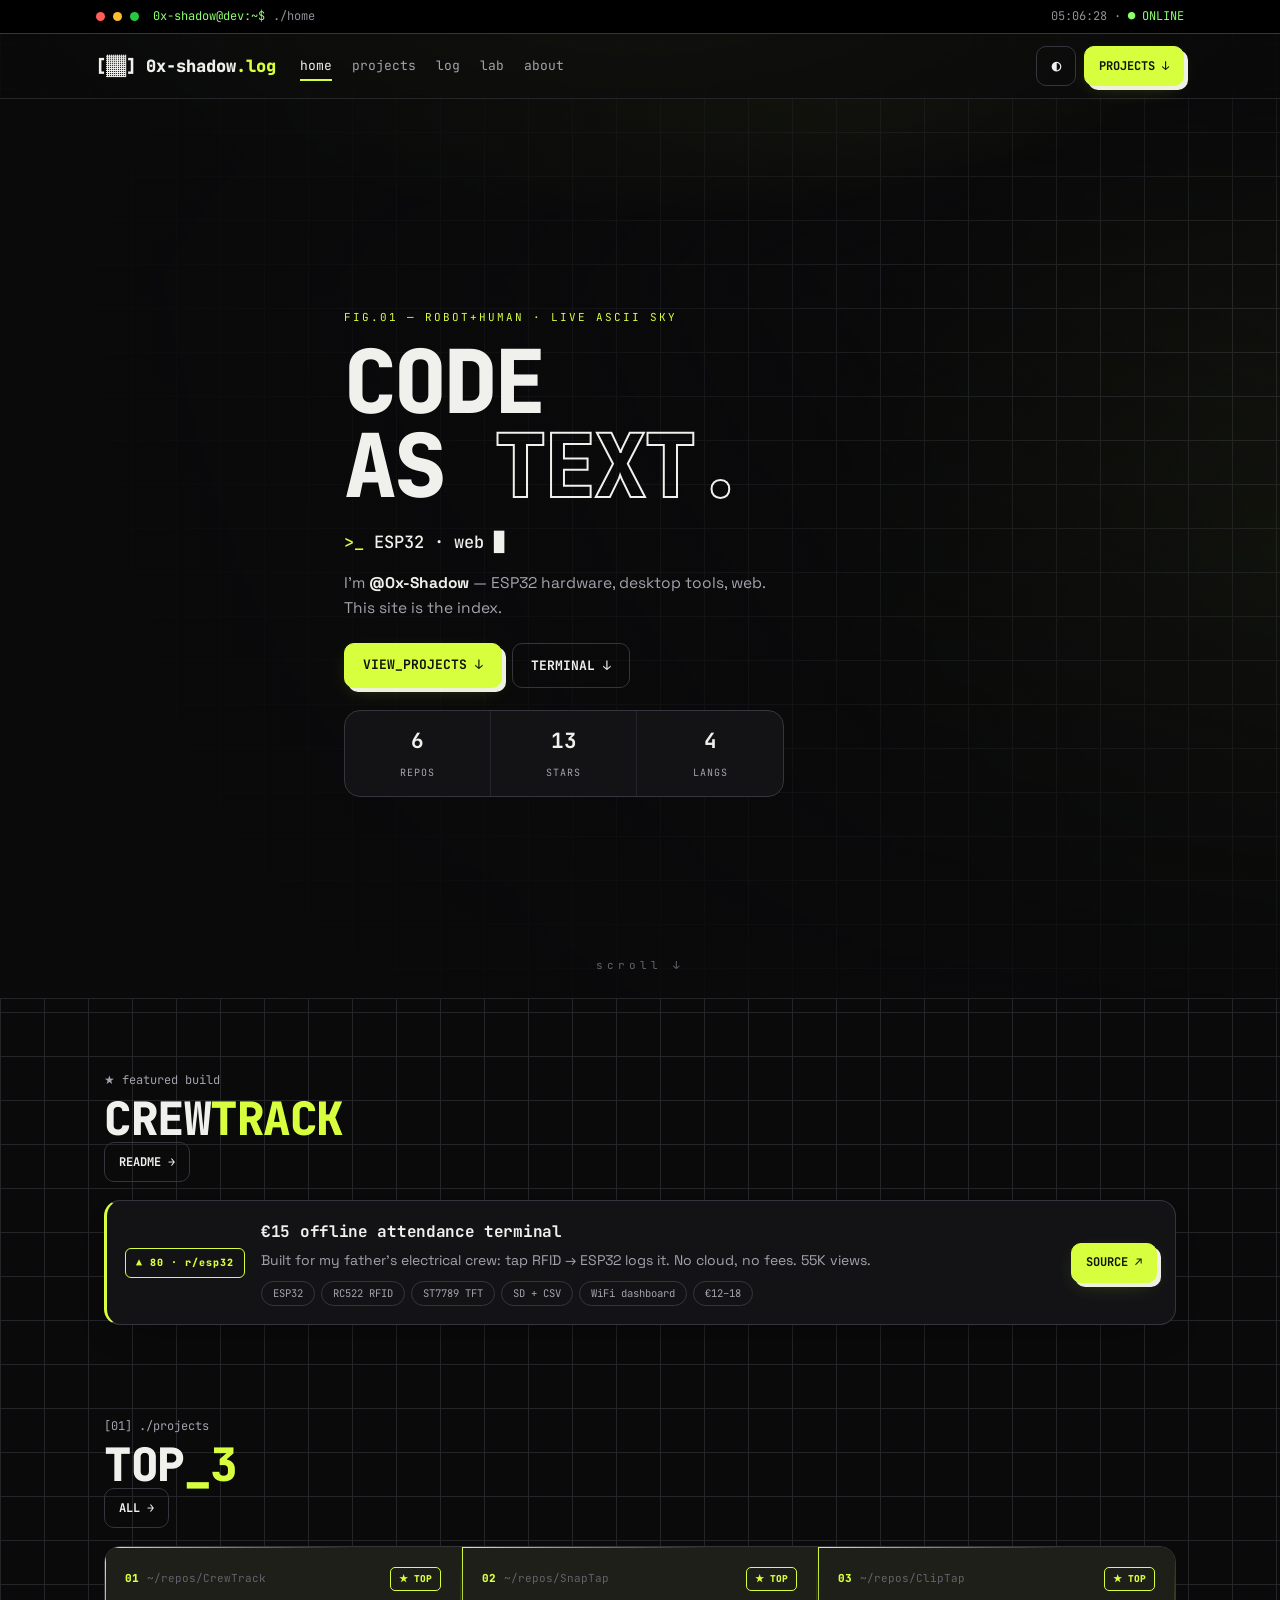
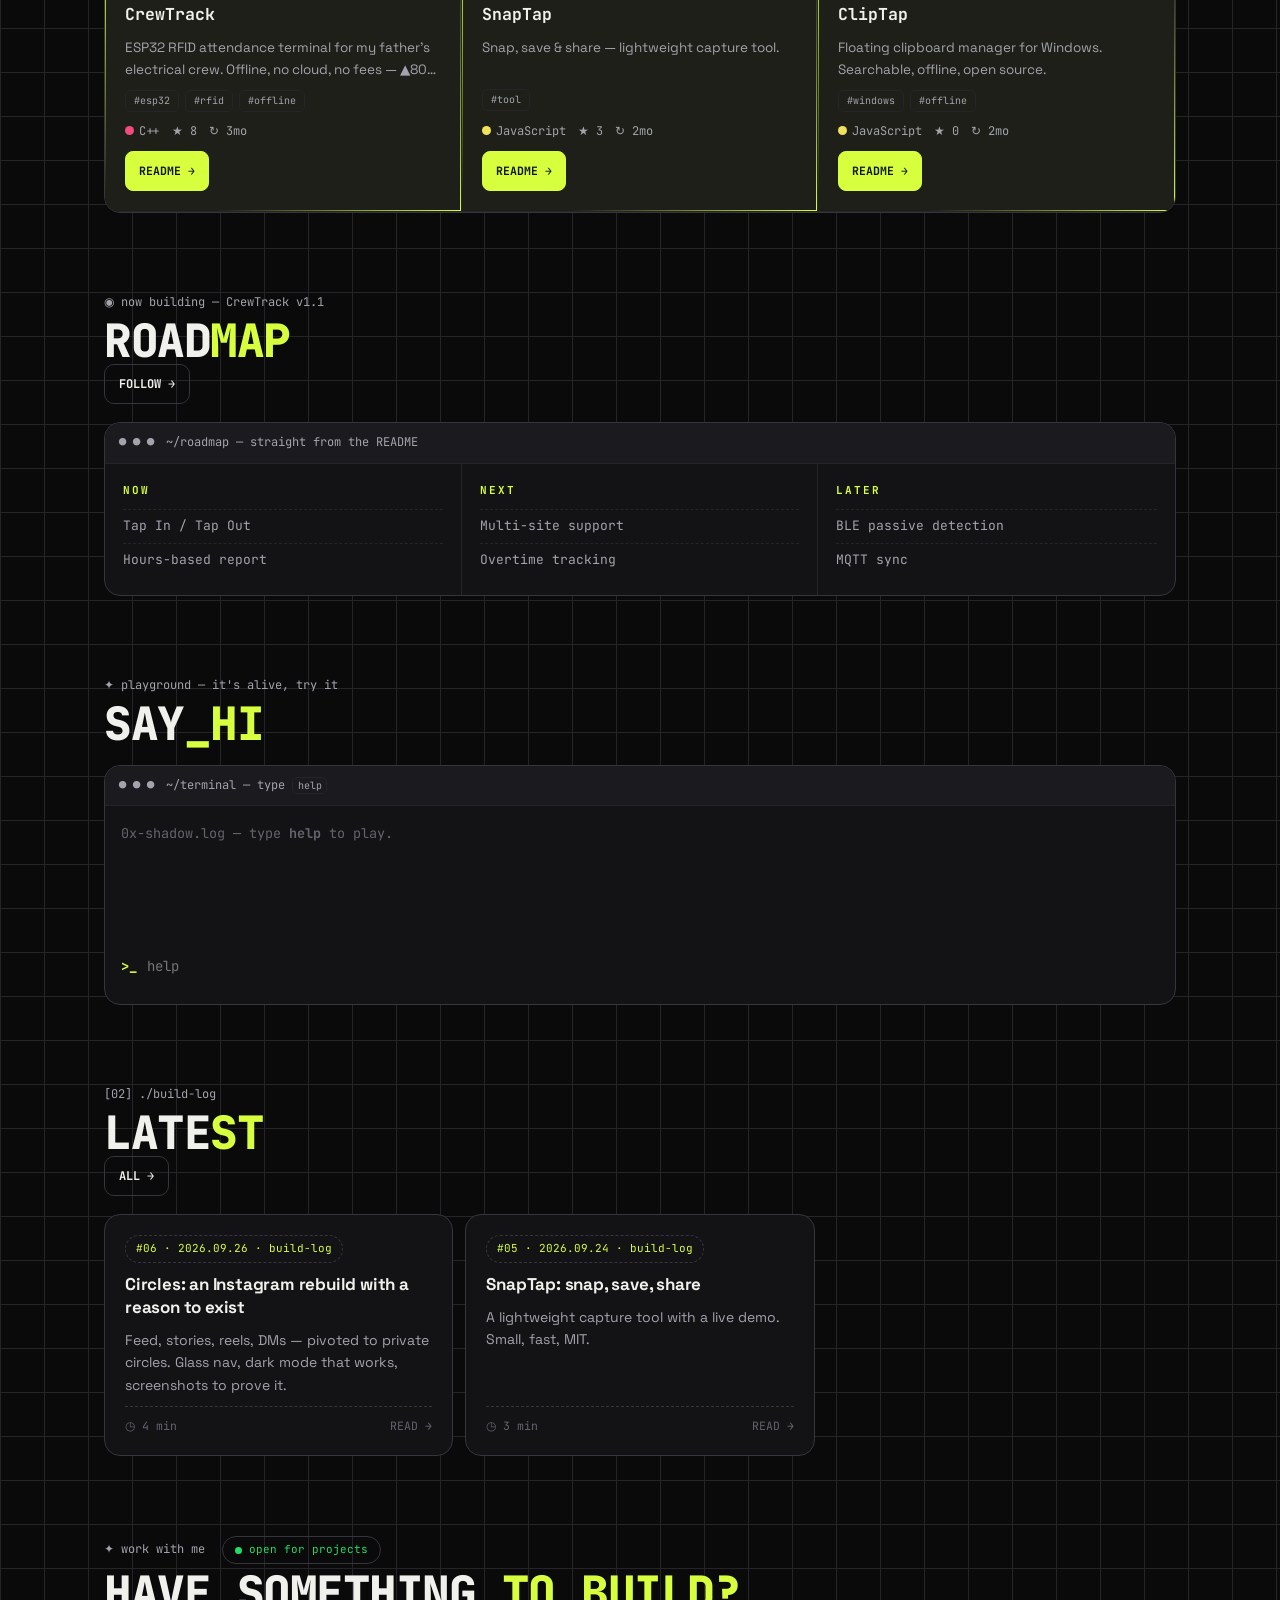
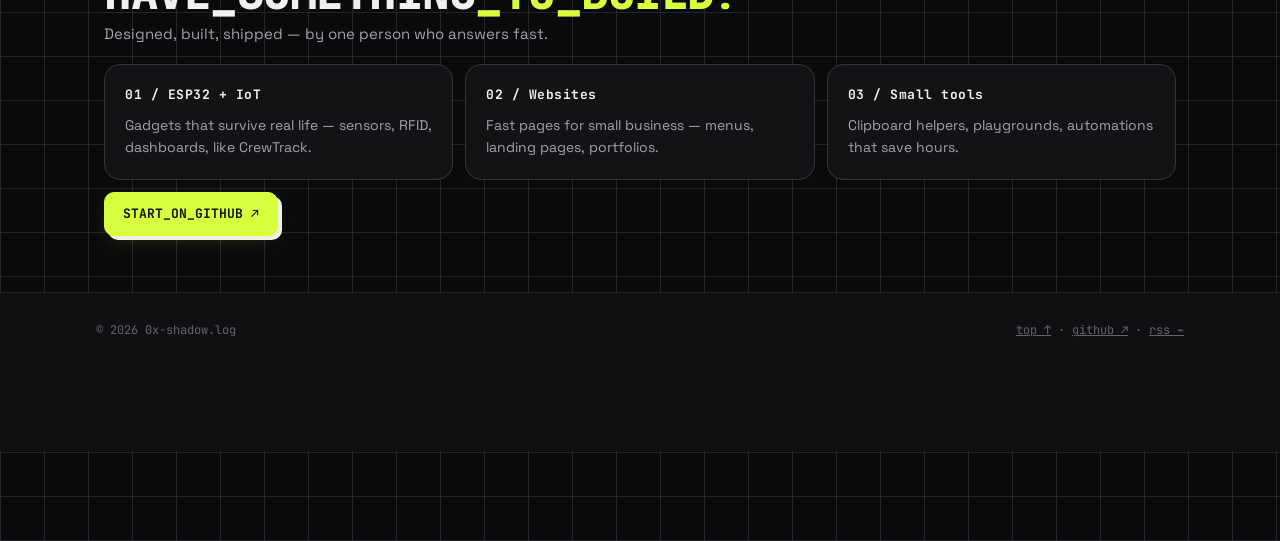
==== commit 9279482c: "fix: video truly fills hero with absolute positioning + object-fit cover" ====
--- a/index.html
+++ b/index.html
@@ -18,7 +18,7 @@
 <link rel="preconnect" href="https://fonts.googleapis.com">
 <link rel="preconnect" href="https://fonts.gstatic.com" crossorigin>
 <link href="https://fonts.googleapis.com/css2?family=JetBrains+Mono:wght@400;500;700;800&family=Space+Grotesk:wght@400;500;600;700&display=swap" rel="stylesheet">
-<link rel="stylesheet" href="styles.css?v=5.4.0" />
+<link rel="stylesheet" href="styles.css?v=5.5.0" />
 <link rel="icon" href="data:image/svg+xml,<svg xmlns='http://www.w3.org/2000/svg' viewBox='0 0 100 100'><text y='.9em' font-size='90'>▓</text></svg>">
 <link rel="alternate" type="application/rss+xml" title="0x-shadow.log notes" href="feed.xml" />
 <script type="application/ld+json">{"@context":"https://schema.org","@type":"Person","name":"0x-Shadow","url":"https://github.com/0x-Shadow","jobTitle":"Builder — ESP32, web, tools","knowsAbout":["ESP32","IoT","JavaScript","TypeScript","Python","C++"]}</script>
--- a/styles.css
+++ b/styles.css
@@ -78,14 +78,17 @@
 .icon-btn:hover{border-color:var(--ink)}
 .linklike,.whoami-list a{color:var(--ink)}
 
-/* hero — live ASCII sky */
+/* hero — video background */
 .hero{border-bottom:1px solid var(--line);position:relative;overflow:hidden;
-  min-height:100dvh;display:flex;flex-direction:column}
-.hero-ascii{position:absolute;inset:0;z-index:0;pointer-events:none;overflow:hidden;opacity:.8}
-.hero-video{display:block;width:100%;height:100%;object-fit:cover;object-position:50% 50%;
-  filter:contrast(1.1) brightness(.75) saturate(0)}
+  min-height:100dvh;height:100dvh;display:flex;flex-direction:column}
+.hero-ascii{position:absolute;inset:0;z-index:0;pointer-events:none;overflow:hidden}
+.hero-video{position:absolute;top:50%;left:50%;
+  width:100%;height:100%;
+  transform:translate(-50%,-50%);
+  object-fit:cover;object-position:50% 50%;
+  filter:brightness(.8)}
 .hero-ascii::after{content:"";position:absolute;inset:0;pointer-events:none;
-  background:radial-gradient(ellipse 55% 80% at 100% 50%,rgba(215,255,62,.06),transparent 70%)}
+  background:radial-gradient(ellipse 55% 80% at 100% 50%,rgba(215,255,62,.05),transparent 70%)}
 .hero-scrim{position:absolute;inset:0;z-index:2;pointer-events:none;
   background:
     linear-gradient(to right, var(--bg) 0%, color-mix(in srgb,var(--bg) 70%,transparent) 40%, color-mix(in srgb,var(--bg) 20%,transparent) 70%, transparent 100%),
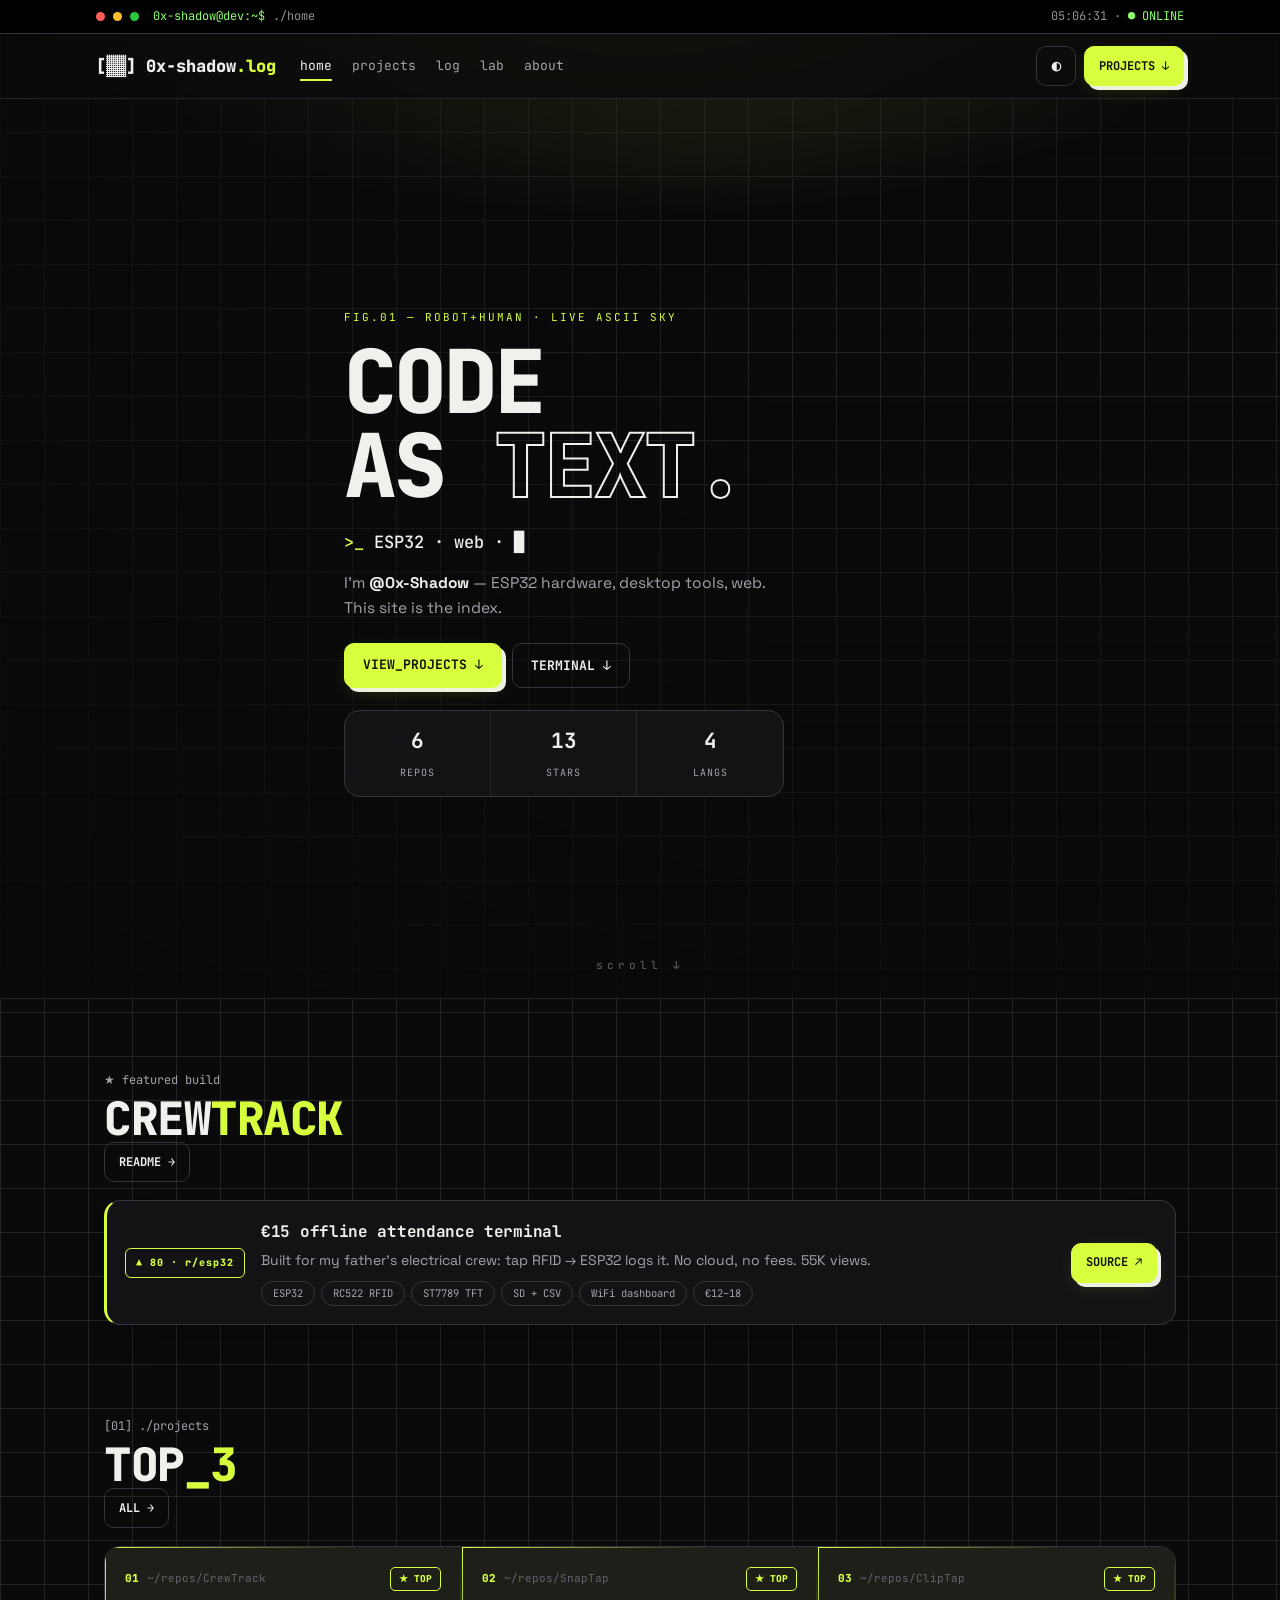
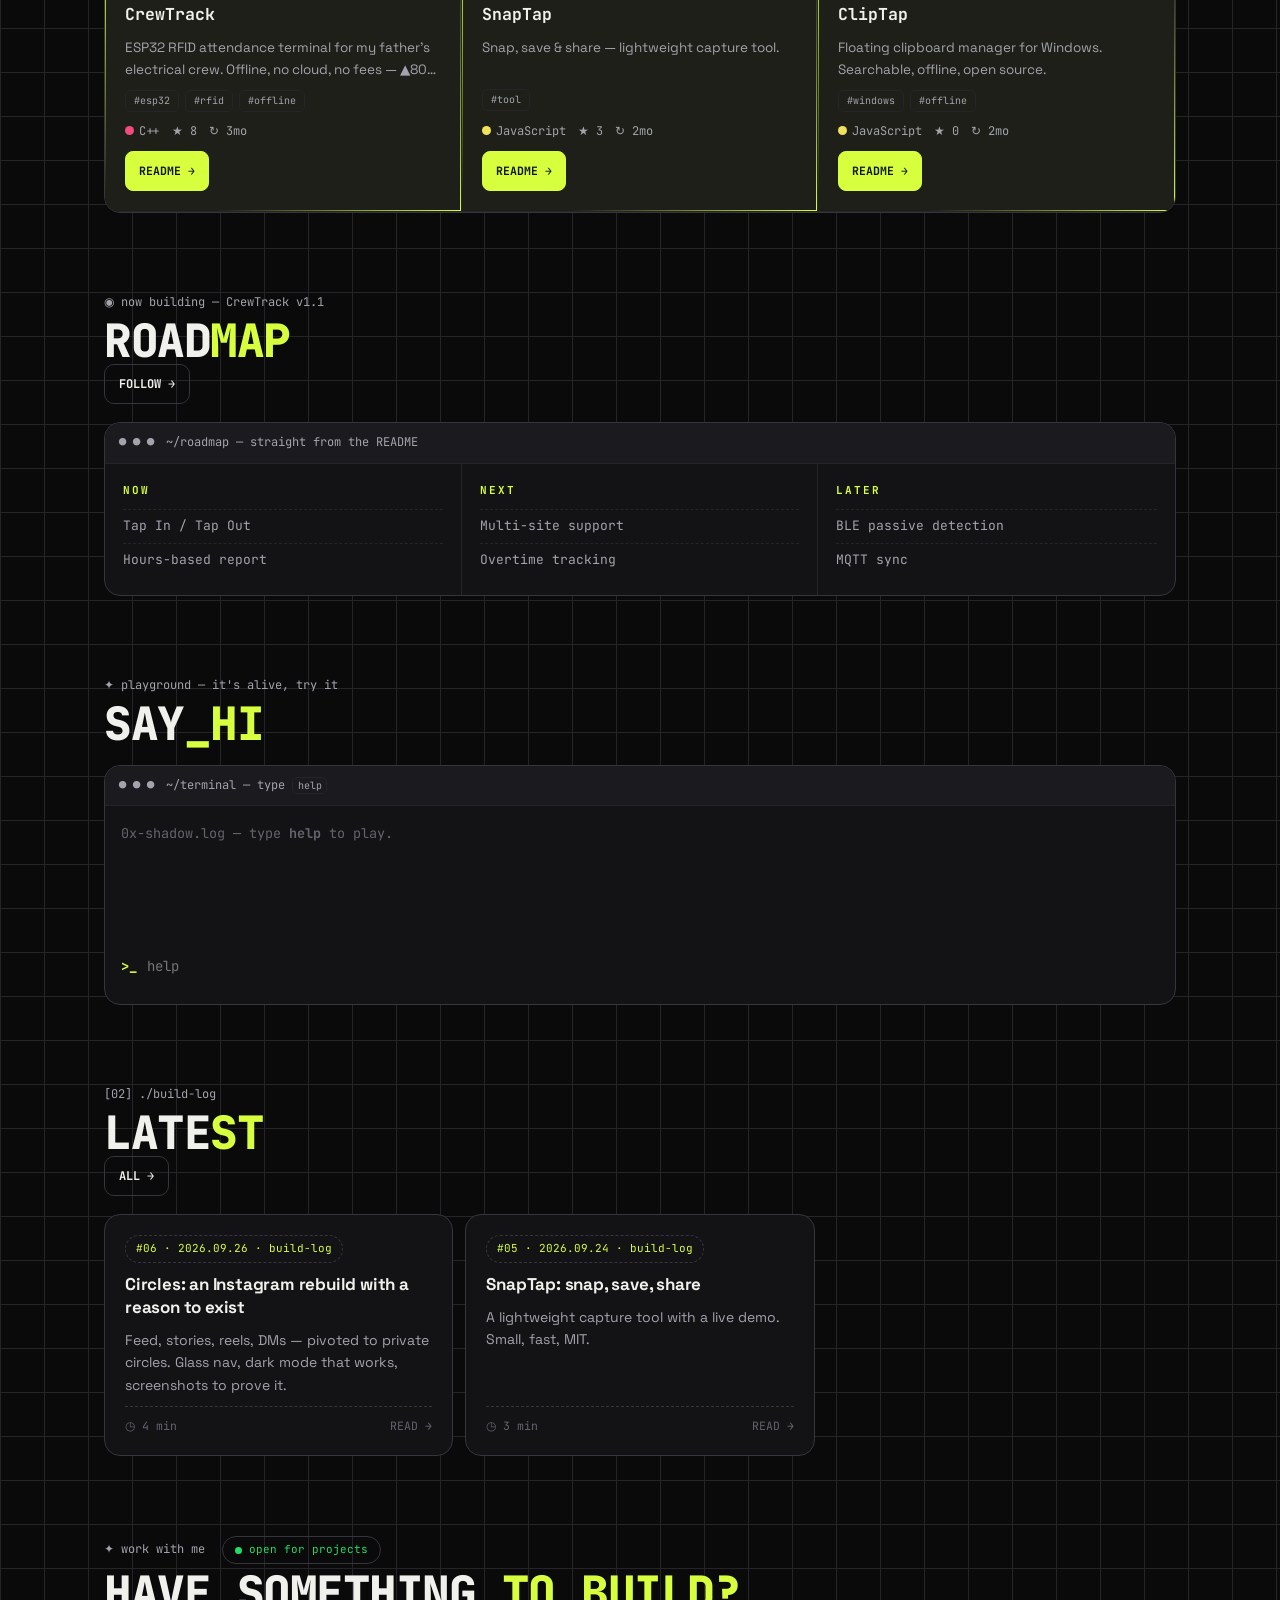
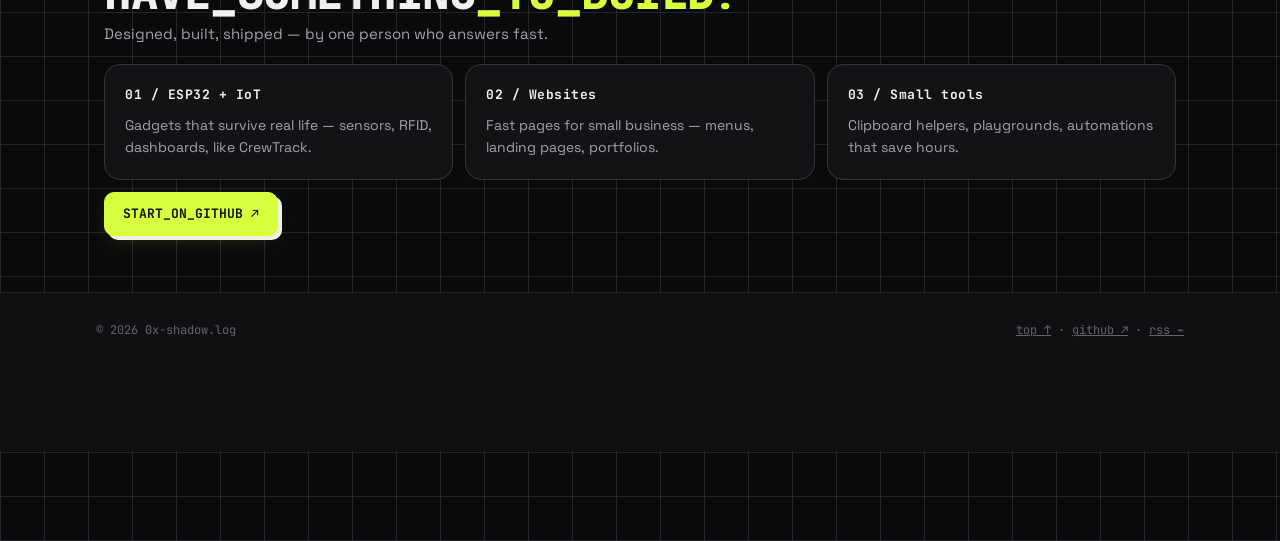
==== commit 5aa139c5: "fix: video directly in hero with inset:0, no wrapper, guaranteed fullscreen" ====
--- a/index.html
+++ b/index.html
@@ -59,10 +59,8 @@
 </header>
 <main id="main-content">
   <section class="hero">
-    <div class="hero-ascii" aria-hidden="true">
-      <video class="hero-video" src="shots/aztlantheaion_ssspin.io_1790536137.mp4"
-        autoplay loop muted playsinline preload="auto"></video>
-    </div>
+    <video class="hero-bg" src="shots/aztlantheaion_ssspin.io_1790536137.mp4"
+      autoplay loop muted playsinline preload="auto" aria-hidden="true"></video>
     <div class="hero-scrim" aria-hidden="true"></div>
     <div class="hero-inner hero-single">
       <div class="hero-left reveal in">
--- a/styles.css
+++ b/styles.css
@@ -78,22 +78,18 @@
 .icon-btn:hover{border-color:var(--ink)}
 .linklike,.whoami-list a{color:var(--ink)}
 
-/* hero — video background */
+/* hero — fullscreen video background */
 .hero{border-bottom:1px solid var(--line);position:relative;overflow:hidden;
-  min-height:100dvh;height:100dvh;display:flex;flex-direction:column}
-.hero-ascii{position:absolute;inset:0;z-index:0;pointer-events:none;overflow:hidden}
-.hero-video{position:absolute;top:50%;left:50%;
-  width:100%;height:100%;
-  transform:translate(-50%,-50%);
-  object-fit:cover;object-position:50% 50%;
-  filter:brightness(.8)}
-.hero-ascii::after{content:"";position:absolute;inset:0;pointer-events:none;
-  background:radial-gradient(ellipse 55% 80% at 100% 50%,rgba(215,255,62,.05),transparent 70%)}
-.hero-scrim{position:absolute;inset:0;z-index:2;pointer-events:none;
+  min-height:100dvh;display:flex;flex-direction:column}
+.hero-bg{position:absolute;inset:0;width:100%;height:100%;
+  object-fit:cover;object-position:center center;
+  z-index:0;pointer-events:none;
+  filter:brightness(.75)}
+.hero-scrim{position:absolute;inset:0;z-index:1;pointer-events:none;
   background:
-    linear-gradient(to right, var(--bg) 0%, color-mix(in srgb,var(--bg) 70%,transparent) 40%, color-mix(in srgb,var(--bg) 20%,transparent) 70%, transparent 100%),
-    linear-gradient(to bottom, color-mix(in srgb,var(--bg) 50%,transparent) 0%, transparent 20%, color-mix(in srgb,var(--bg) 80%,transparent) 100%)}
-.hero-inner{max-width:var(--max);margin:0 auto;padding:88px 24px 80px;position:relative;z-index:4;
+    linear-gradient(to right, color-mix(in srgb,var(--bg) 70%,transparent) 0%, transparent 60%),
+    linear-gradient(to bottom, color-mix(in srgb,var(--bg) 40%,transparent) 0%, transparent 25%, color-mix(in srgb,var(--bg) 85%,transparent) 100%)}
+.hero-inner{max-width:var(--max);margin:0 auto;padding:88px 24px 80px;position:relative;z-index:2;
   flex:1;display:flex;align-items:center;width:100%}
 .hero-single{max-width:640px;text-align:left;width:100%}
 .hero-stats{max-width:460px}
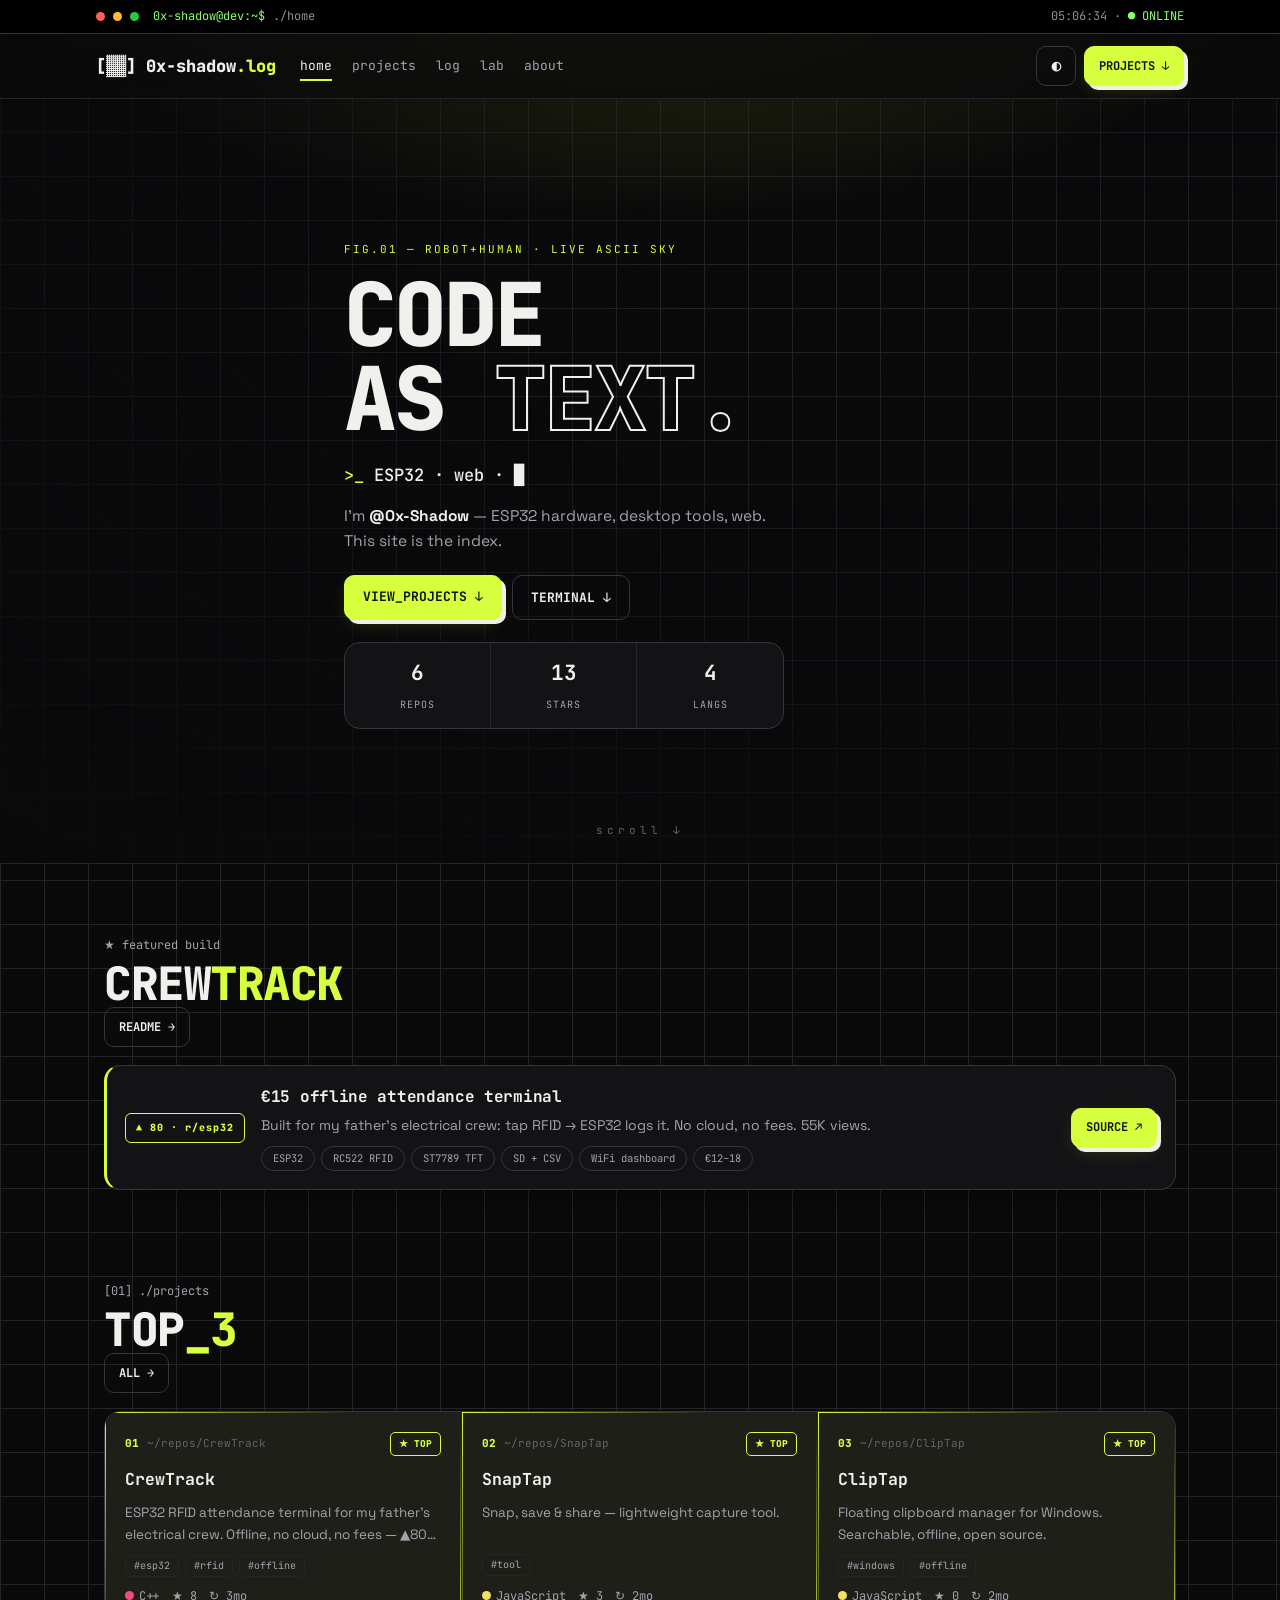
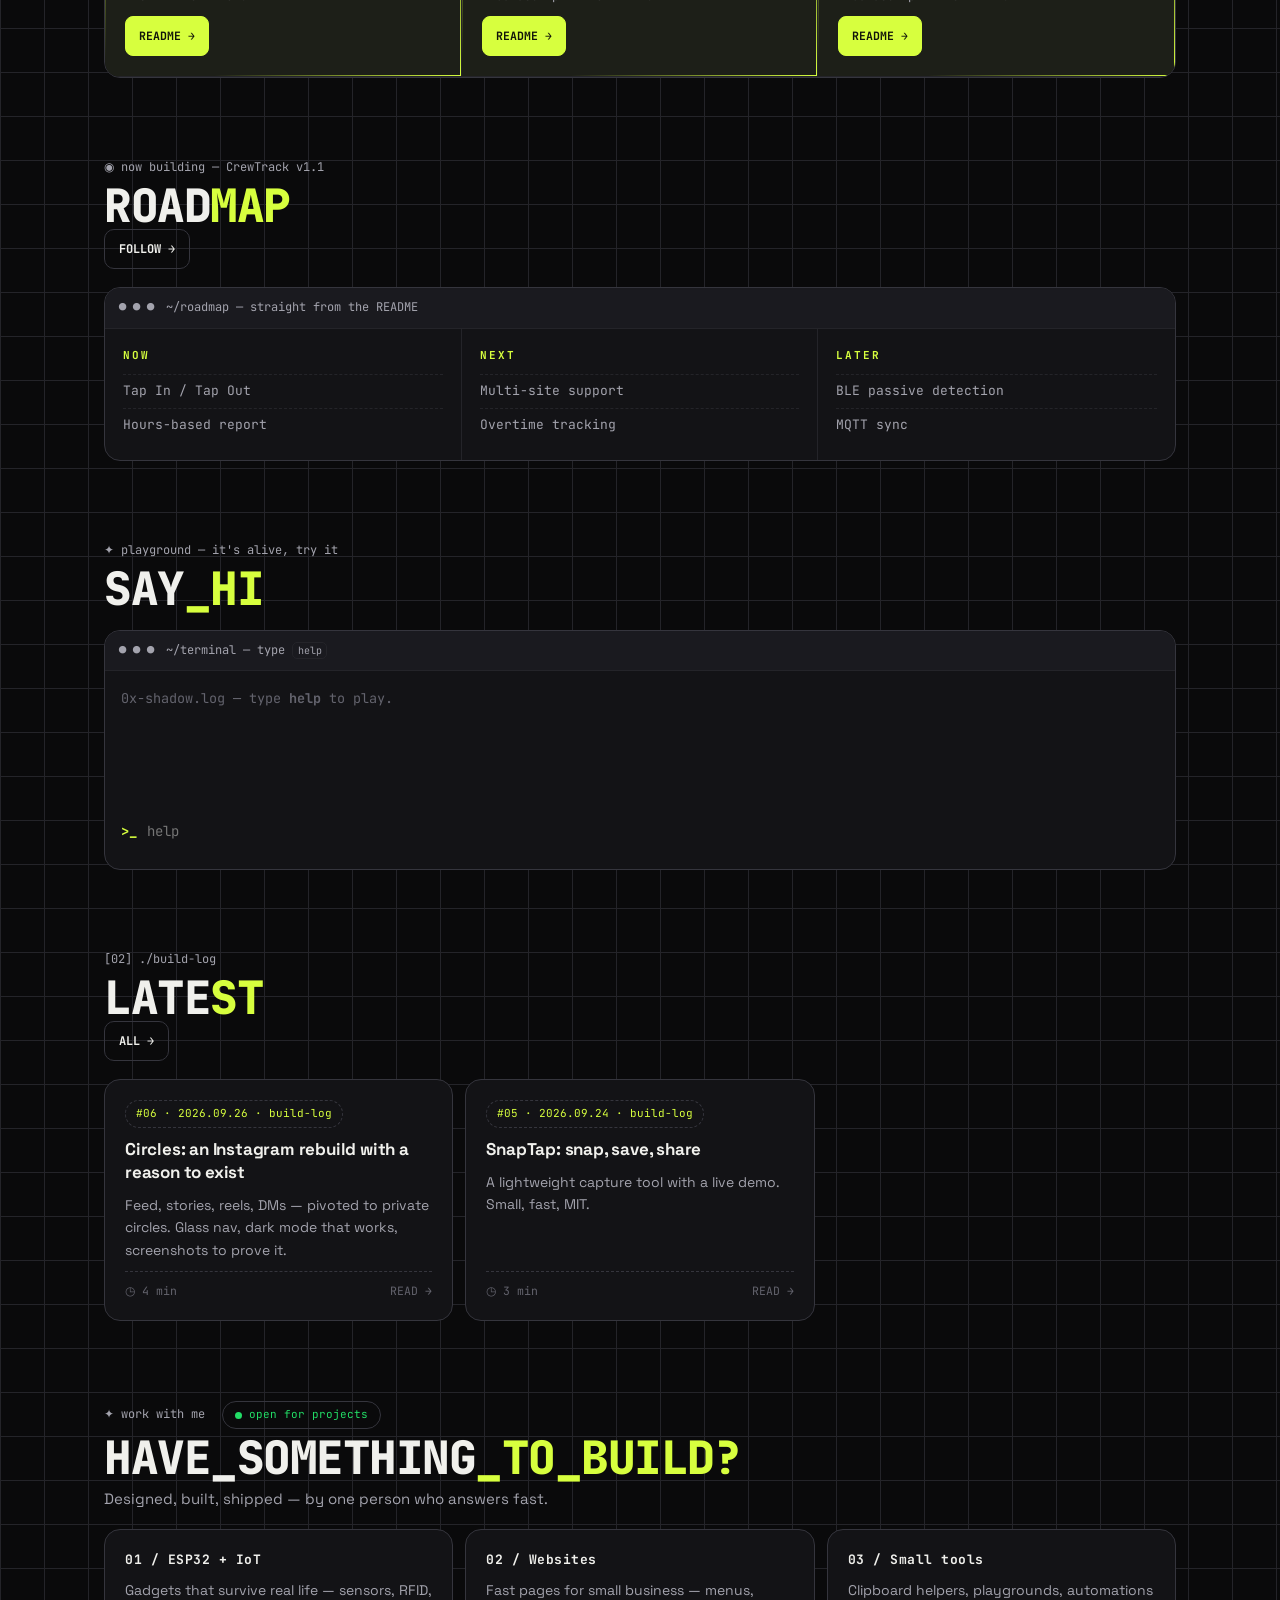
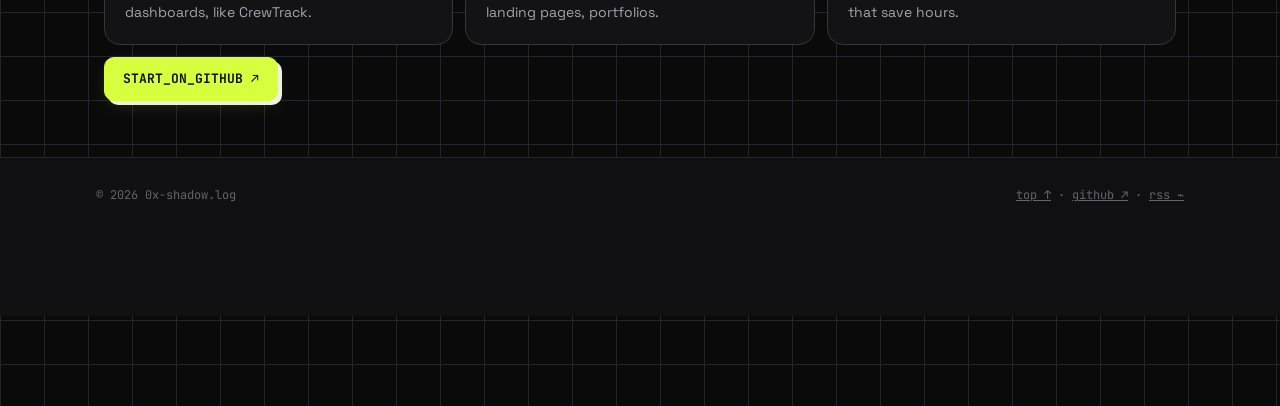
==== commit 0bd83115: "fix: rename to bg.mp4, force video play on canplay/click, scale 92% with radius" ====
--- a/index.html
+++ b/index.html
@@ -59,8 +59,9 @@
 </header>
 <main id="main-content">
   <section class="hero">
-    <video class="hero-bg" src="shots/aztlantheaion_ssspin.io_1790536137.mp4"
-      autoplay loop muted playsinline preload="auto" aria-hidden="true"></video>
+    <video class="hero-bg" autoplay loop muted playsinline preload="auto" aria-hidden="true">
+      <source src="shots/bg.mp4" type="video/mp4">
+    </video>
     <div class="hero-scrim" aria-hidden="true"></div>
     <div class="hero-inner hero-single">
       <div class="hero-left reveal in">
--- a/styles.css
+++ b/styles.css
@@ -80,15 +80,15 @@
 
 /* hero — fullscreen video background */
 .hero{border-bottom:1px solid var(--line);position:relative;overflow:hidden;
-  min-height:100dvh;display:flex;flex-direction:column}
+  min-height:85vh;display:flex;flex-direction:column}
 .hero-bg{position:absolute;inset:0;width:100%;height:100%;
   object-fit:cover;object-position:center center;
   z-index:0;pointer-events:none;
-  filter:brightness(.75)}
+  filter:brightness(.72);transform:scale(.92);border-radius:16px}
 .hero-scrim{position:absolute;inset:0;z-index:1;pointer-events:none;
   background:
-    linear-gradient(to right, color-mix(in srgb,var(--bg) 70%,transparent) 0%, transparent 60%),
-    linear-gradient(to bottom, color-mix(in srgb,var(--bg) 40%,transparent) 0%, transparent 25%, color-mix(in srgb,var(--bg) 85%,transparent) 100%)}
+    linear-gradient(to right, color-mix(in srgb,var(--bg) 65%,transparent) 0%, transparent 55%),
+    linear-gradient(to bottom, color-mix(in srgb,var(--bg) 40%,transparent) 0%, transparent 25%, color-mix(in srgb,var(--bg) 80%,transparent) 100%)}
 .hero-inner{max-width:var(--max);margin:0 auto;padding:88px 24px 80px;position:relative;z-index:2;
   flex:1;display:flex;align-items:center;width:100%}
 .hero-single{max-width:640px;text-align:left;width:100%}
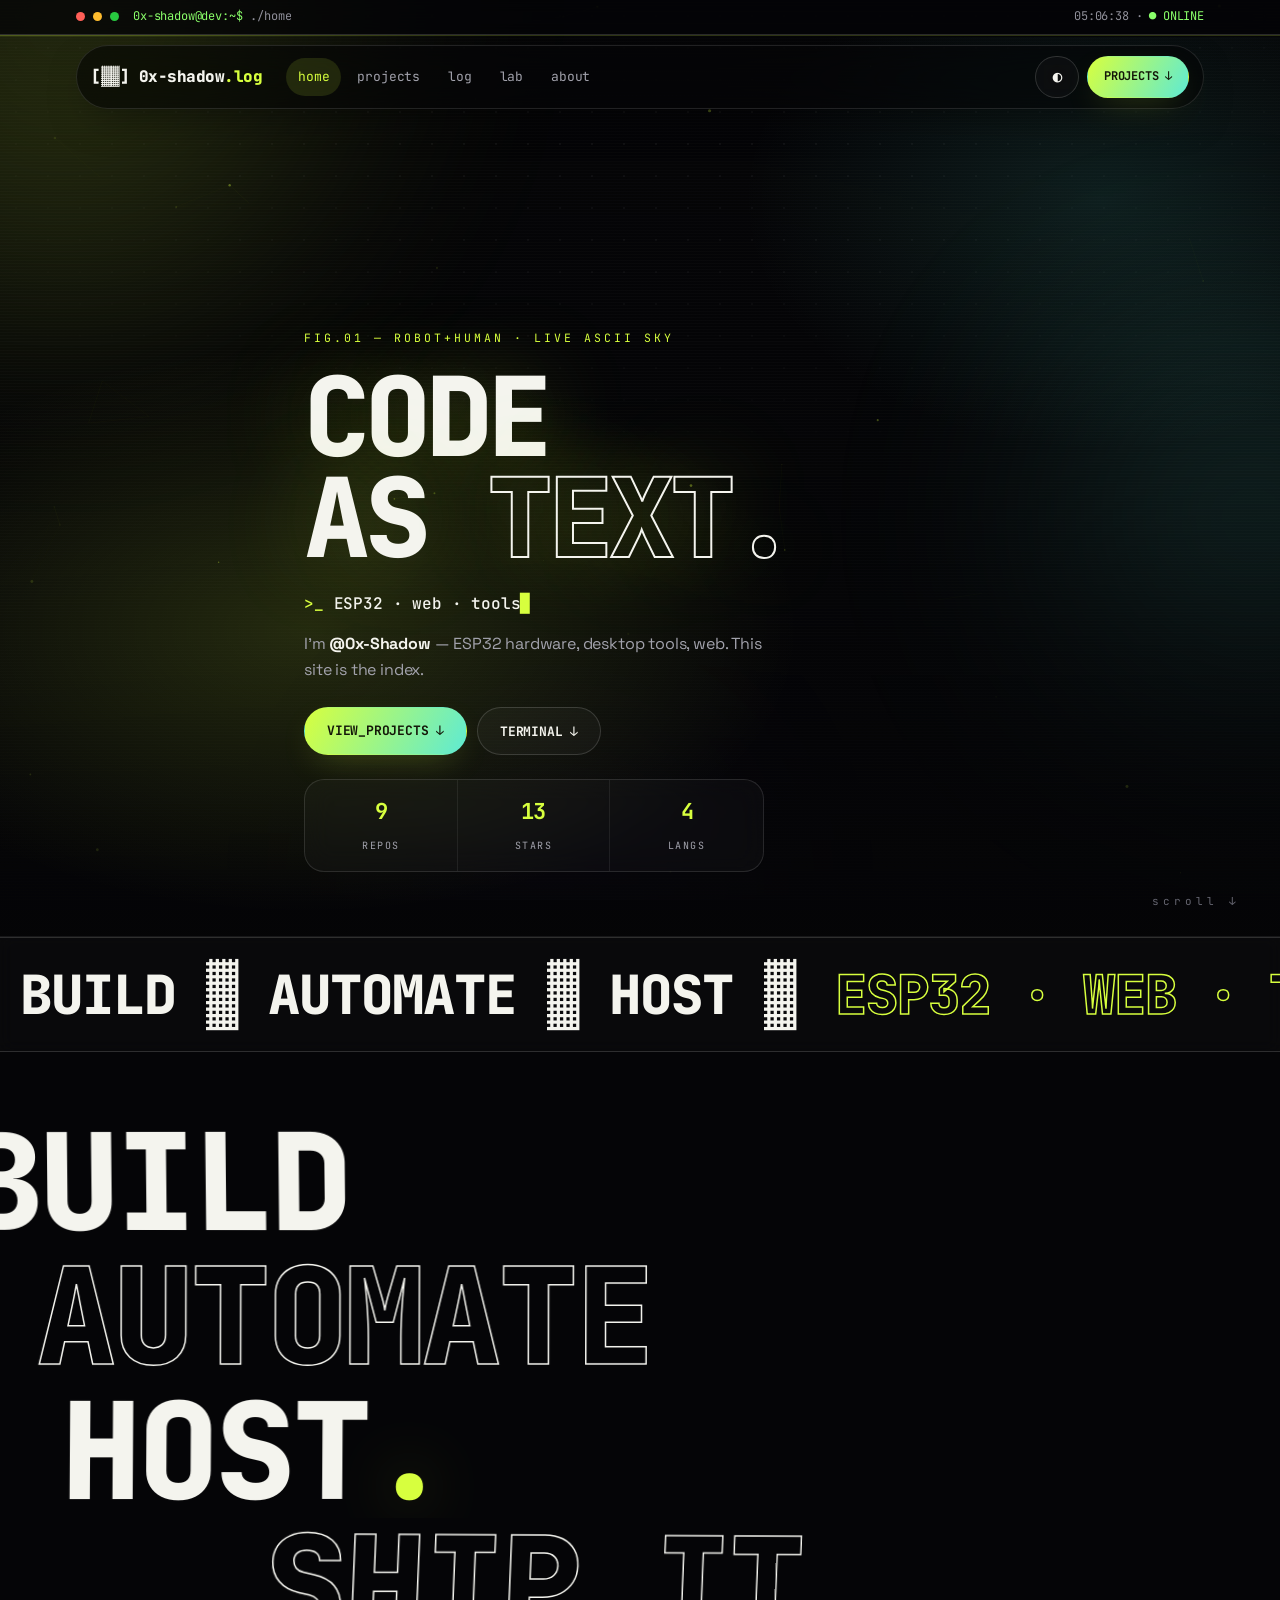
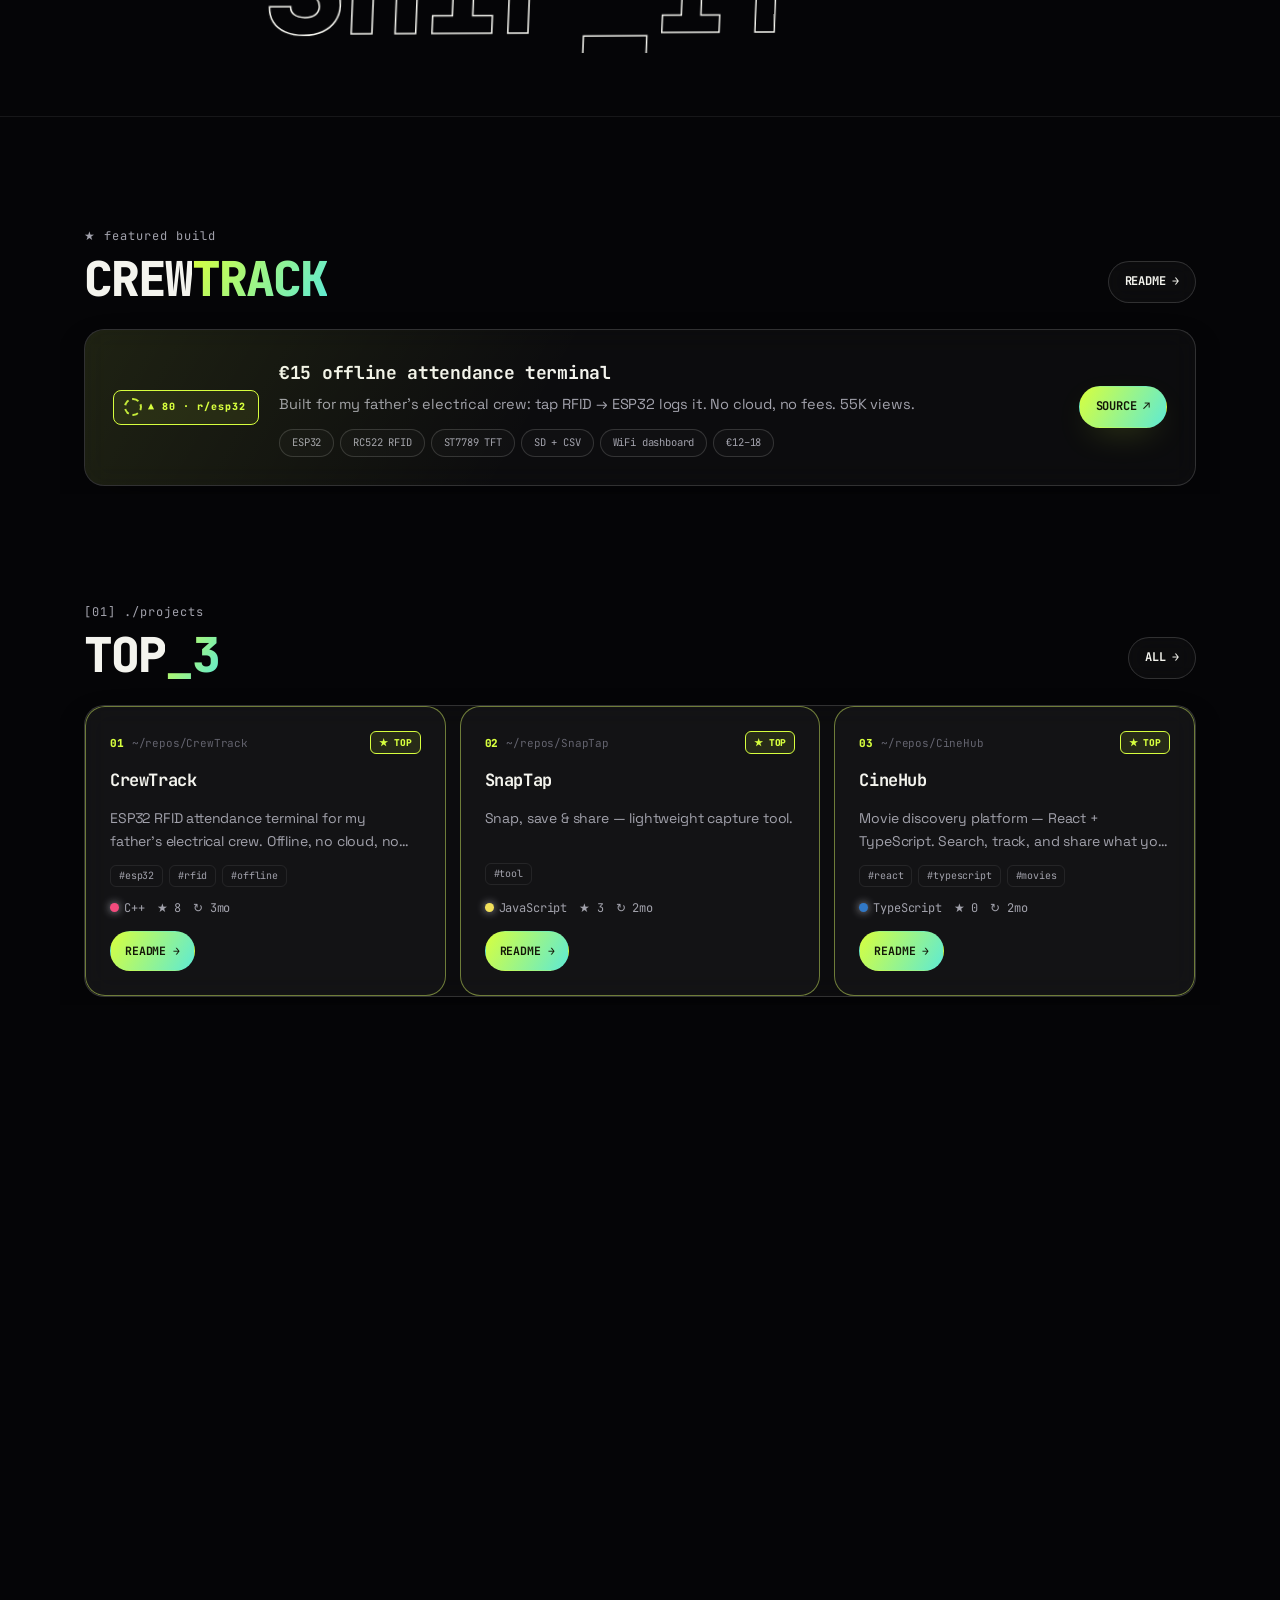
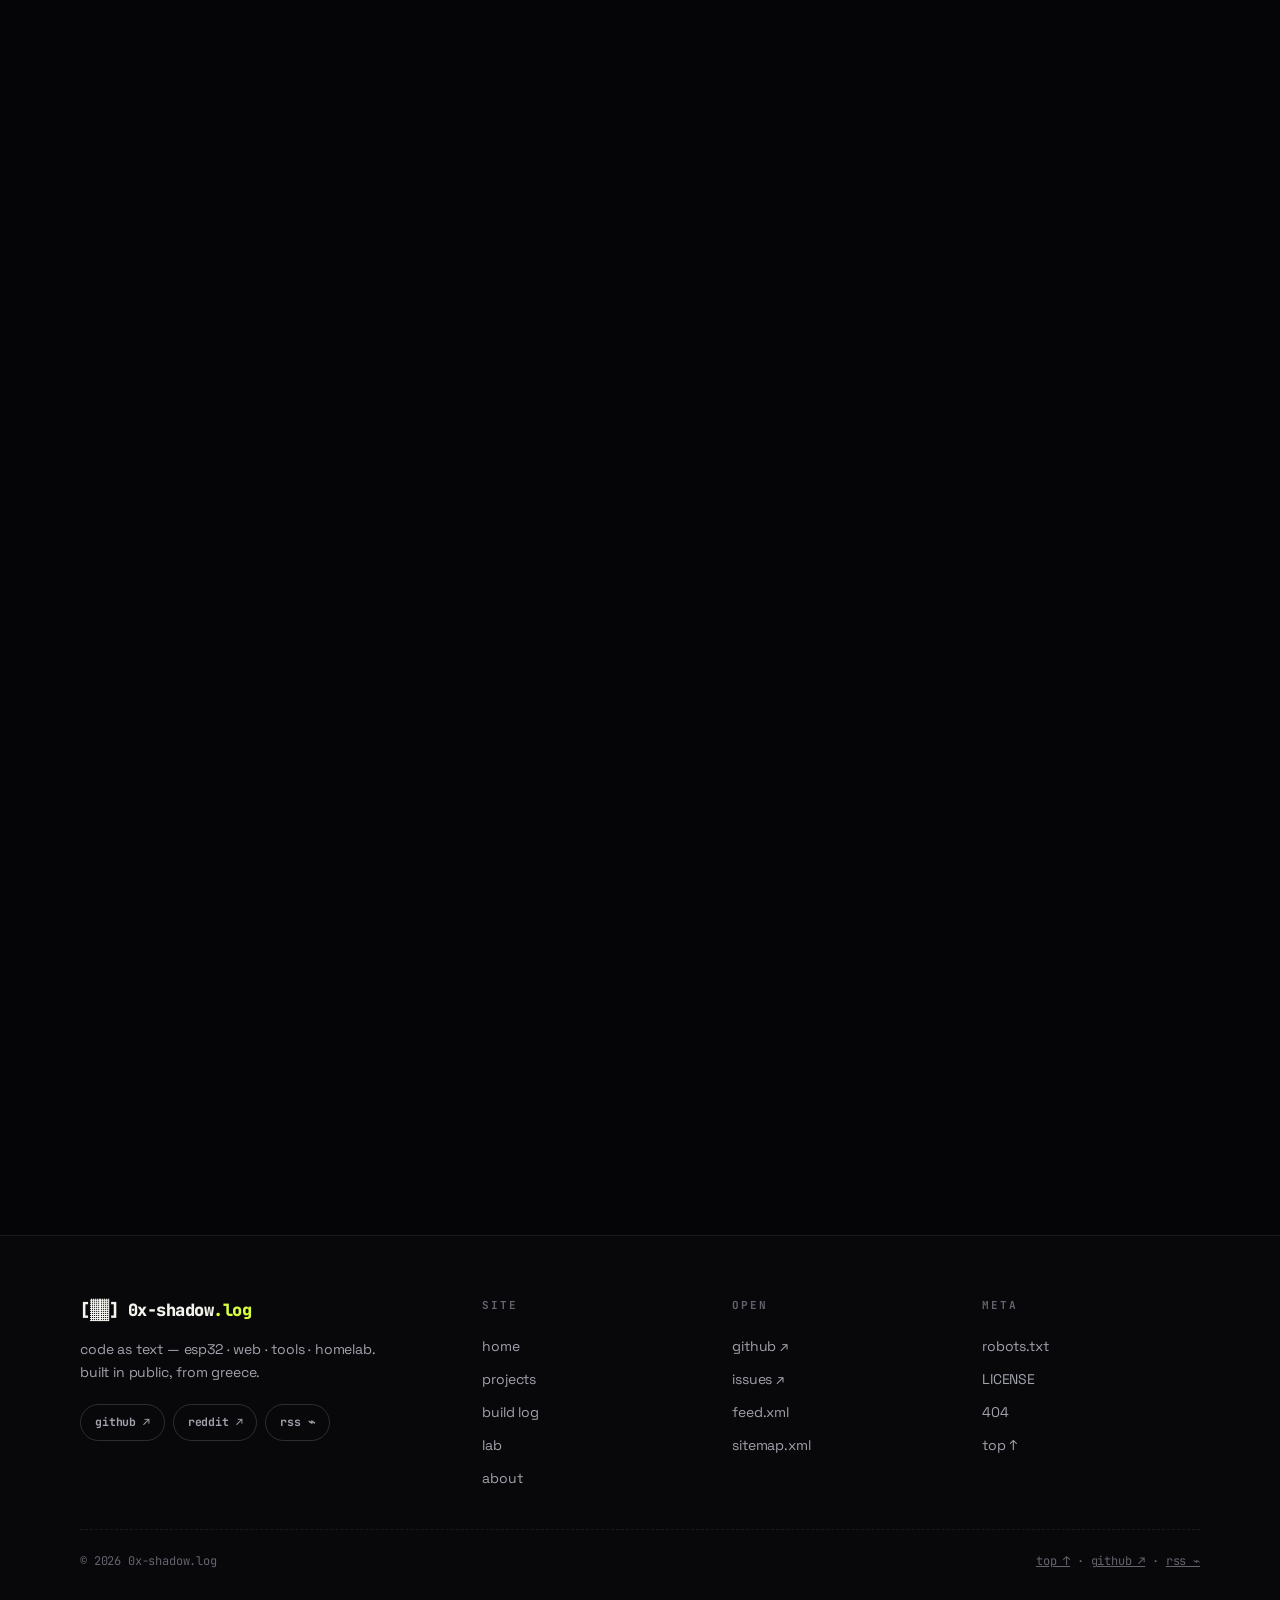
==== commit 295f0120: "Refactor code structure for improved readability and maintainability" ====
--- a/index.html
+++ b/index.html
@@ -1,196 +1,237 @@
-<!DOCTYPE html>
-<html lang="en" data-theme="dark">
-<head>
-<meta charset="UTF-8" />
-<meta name="viewport" content="width=device-width, initial-scale=1.0, viewport-fit=cover" />
-<meta name="theme-color" content="#0a0a0b" />
-<title>0x-shadow — code as text</title>
-<meta name="description" content="0x-Shadow — projects + build log in ASCII. ESP32, tools, web." />
-<meta property="og:title" content="0x-shadow — code as text" />
-<meta property="og:description" content="Projects + build log by 0x-Shadow: ESP32 hardware, desktop tools, web." />
-<meta property="og:type" content="website" />
-<meta property="og:url" content="https://0x-shadow.github.io/Blog/" />
-<meta name="twitter:card" content="summary_large_image" />
-<meta name="twitter:title" content="0x-shadow — code as text" />
-<meta name="twitter:description" content="Projects + build log by 0x-Shadow: ESP32 hardware, desktop tools, web." />
-<meta property="og:image" content="https://0x-shadow.github.io/Blog/shots/crewtrack.jpg" />
-<link rel="canonical" href="https://0x-shadow.github.io/Blog/" />
-<link rel="preconnect" href="https://fonts.googleapis.com">
-<link rel="preconnect" href="https://fonts.gstatic.com" crossorigin>
-<link href="https://fonts.googleapis.com/css2?family=JetBrains+Mono:wght@400;500;700;800&family=Space+Grotesk:wght@400;500;600;700&display=swap" rel="stylesheet">
-<link rel="stylesheet" href="styles.css?v=5.5.0" />
-<link rel="icon" href="data:image/svg+xml,<svg xmlns='http://www.w3.org/2000/svg' viewBox='0 0 100 100'><text y='.9em' font-size='90'>▓</text></svg>">
-<link rel="alternate" type="application/rss+xml" title="0x-shadow.log notes" href="feed.xml" />
-<script type="application/ld+json">{"@context":"https://schema.org","@type":"Person","name":"0x-Shadow","url":"https://github.com/0x-Shadow","jobTitle":"Builder — ESP32, web, tools","knowsAbout":["ESP32","IoT","JavaScript","TypeScript","Python","C++"]}</script>
-</head>
-<body>
-<a href="#main-content" class="skip-link">skip to content</a>
-<div class="statusbar" role="status">
-  <div class="statusbar-inner">
-    <span class="dot dot-r"></span><span class="dot dot-y"></span><span class="dot dot-g"></span>
-    <span class="status-user">0x-shadow@dev:~$</span>
-    <span class="status-cmd">./home</span>
-    <span class="status-right"><span id="clock">00:00:00</span> · <span class="ok">● ONLINE</span></span>
-  </div>
-</div>
-<header class="nav">
-  <div class="nav-inner">
-    <a class="logo" href="index.html">[▓▓] 0x-shadow<span class="accent">.log</span></a>
-    <nav class="nav-links" aria-label="primary">
-      <a href="index.html" class="active">home</a>
-      <a href="projects.html">projects</a>
-      <a href="blog.html">log</a>
-      <a href="lab.html">lab</a>
-      <a href="about.html">about</a>
-    </nav>
-    <div class="nav-actions">
-      <button id="themeBtn" class="btn btn-ghost btn-sm" title="toggle theme">◐</button>
-      <a href="projects.html" class="btn btn-solid btn-sm">PROJECTS ↓</a> 
-    </div>
-    <button id="menuBtn" class="menu-btn" aria-label="open menu" aria-expanded="false">[=]</button>
-  </div>
-  <div id="mobileMenu" class="mobile-menu">
-    <a href="index.html">→ home</a>
-    <a href="projects.html">→ projects</a>
-    <a href="blog.html">→ log</a>
-    <a href="lab.html">→ lab</a>
-    <a href="about.html">→ about</a>
-  </div>
-</header>
-<main id="main-content">
-  <section class="hero">
-    <video class="hero-bg" autoplay loop muted playsinline preload="auto" aria-hidden="true">
-      <source src="shots/bg.mp4" type="video/mp4">
-    </video>
-    <div class="hero-scrim" aria-hidden="true"></div>
-    <div class="hero-inner hero-single">
-      <div class="hero-left reveal in">
-        <div class="eyebrow">FIG.01 — ROBOT+HUMAN · LIVE ASCII SKY</div>
-        <h1 class="hero-title">CODE<br>AS <span class="outline">TEXT.</span></h1>
-        <p class="hero-sub"><span class="prompt">&gt;_</span> <span id="typewriter">ESP32 · web · tools · homelab</span><span class="caret">█</span></p>
-        <p class="hero-desc">I'm <b>@0x-Shadow</b> — ESP32 hardware, desktop tools, web. This site is the index.</p>
-        <div class="hero-cta">
-          <a href="projects.html" class="btn btn-solid">VIEW_PROJECTS ↓</a>
-          <button id="tryTerm" class="btn btn-ghost">TERMINAL ↓</button>
-        </div>
-        <div class="hero-stats">
-          <div><b id="statRepos">–</b><span>repos</span></div>
-          <div><b id="statStars">–</b><span>stars</span></div>
-          <div><b id="statLangs">–</b><span>langs</span></div>
-        </div>
-      </div>
-    </div>
-    <div class="scroll-cue" aria-hidden="true">scroll ↓</div>
-  </section>
-
-  <section class="section">
-    <div class="section-head reveal">
-      <div>
-        <div class="sec-index">★ featured build</div>
-        <h2 class="sec-title">CREW<span class="accent">TRACK</span></h2>
-      </div>
-      <a href="project.html?owner=0x-Shadow&repo=CrewTrack" class="btn btn-ghost btn-sm">README →</a>
-    </div>
-    <div class="spot reveal">
-      <div class="spot-badge">▲ 80 · r/esp32</div>
-      <div class="spot-main">
-        <h3>€15 offline attendance terminal</h3>
-        <p>Built for my father's electrical crew: tap RFID → ESP32 logs it. No cloud, no fees. 55K views.</p>
-        <div class="spot-chips"><span>ESP32</span><span>RC522 RFID</span><span>ST7789 TFT</span><span>SD + CSV</span><span>WiFi dashboard</span><span>€12–18</span></div>
-      </div>
-      <div class="spot-actions">
-        <a class="btn btn-solid btn-sm" href="https://github.com/0x-Shadow/CrewTrack" target="_blank" rel="noopener">SOURCE ↗</a>
-      </div>
-    </div>
-  </section>
-
-  <section class="section">
-    <div class="section-head reveal">
-      <div>
-        <div class="sec-index">[01] ./projects</div>
-        <h2 class="sec-title">TOP<span class="accent">_3</span></h2>
-      </div>
-      <a href="projects.html" class="btn btn-ghost btn-sm">ALL →</a>
-    </div>
-    <div class="panel reveal"><div id="homeGrid" class="grid"></div></div>
-  </section>
-
-  <section class="section">
-    <div class="section-head reveal">
-      <div>
-        <div class="sec-index">◉ now building — CrewTrack v1.1</div>
-        <h2 class="sec-title">ROAD<span class="accent">MAP</span></h2>
-      </div>
-      <a href="project.html?owner=0x-Shadow&repo=CrewTrack" class="btn btn-ghost btn-sm">FOLLOW →</a>
-    </div>
-    <div class="panel reveal">
-      <div class="panel-bar"><span>● ● ●</span><span>~/roadmap — straight from the README</span></div>
-      <div class="roadmap">
-        <div class="road-col"><b>NOW</b><span>Tap In / Tap Out</span><span>Hours-based report</span></div>
-        <div class="road-col"><b>NEXT</b><span>Multi-site support</span><span>Overtime tracking</span></div>
-        <div class="road-col"><b>LATER</b><span>BLE passive detection</span><span>MQTT sync</span></div>
-      </div>
-    </div>
-  </section>
-
-  <section class="section" id="playground">
-    <div class="section-head reveal">
-      <div>
-        <div class="sec-index">✦ playground — it's alive, try it</div>
-        <h2 class="sec-title">SAY<span class="accent">_HI</span></h2>
-      </div>
-    </div>
-    <div class="panel reveal">
-      <div class="panel-bar"><span>● ● ●</span><span>~/terminal — type <code>help</code></span></div>
-      <div id="termLog" class="term-log" aria-live="polite"></div>
-      <form id="termForm" class="term-form" autocomplete="off">
-        <span class="prompt">&gt;_</span>
-        <input id="termInput" placeholder="help" spellcheck="false" aria-label="terminal command" enterkeyhint="go" maxlength="60" />
-      </form>
-    </div>
-  </section>
-
-  <section class="section">
-    <div class="section-head reveal">
-      <div>
-        <div class="sec-index">[02] ./build-log</div>
-        <h2 class="sec-title">LATE<span class="accent">ST</span></h2>
-      </div>
-      <a href="blog.html" class="btn btn-ghost btn-sm">ALL →</a>
-    </div>
-    <div id="homePosts" class="posts"></div>
-  </section>
-
-  <section class="section">
-    <div class="section-head reveal">
-      <div>
-        <div class="sec-index">✦ work with me <span class="avail"><i></i>open for projects</span></div>
-        <h2 class="sec-title">HAVE_SOMETHING<span class="accent">_TO_BUILD?</span></h2>
-        <p class="sec-sub">Designed, built, shipped — by one person who answers fast.</p>
-      </div>
-    </div>
-    <div class="hire reveal">
-      <div class="hire-card"><b>01 / ESP32 + IoT</b><span>Gadgets that survive real life — sensors, RFID, dashboards, like CrewTrack.</span></div>
-      <div class="hire-card"><b>02 / Websites</b><span>Fast pages for small business — menus, landing pages, portfolios.</span></div>
-      <div class="hire-card"><b>03 / Small tools</b><span>Clipboard helpers, playgrounds, automations that save hours.</span></div>
-      <a class="btn btn-solid" href="https://github.com/0x-Shadow" target="_blank" rel="noopener">START_ON_GITHUB ↗</a>
-    </div>
-  </section>
-
-  <footer class="footer">
-    <div class="footer-inner">
-      <div class="footer-row"><span>© <span id="year"></span> 0x-shadow.log</span><span><a href="#top">top ↑</a> · <a href="https://github.com/0x-Shadow" target="_blank" rel="noopener">github ↗</a> · <a href="feed.xml">rss ⌁</a></span></div>
-    </div>
-  </footer>
-</main>
-<nav class="tabbar" aria-label="mobile">
-  <a href="index.html" class="active">▓ home</a>
-  <a href="projects.html">≡ projects</a>
-  <a href="blog.html">✎ log</a>
-  <a href="lab.html">◈ lab</a>
-  <a href="about.html">◐ about</a>
-</nav>
-<div id="toast" class="toast" role="status"></div>
-<script src="site.js?v=5.2.0"></script>
-</body>
-</html>
+<!DOCTYPE html>
+<html lang="en" data-theme="dark">
+<head>
+<meta charset="UTF-8" />
+<meta name="viewport" content="width=device-width, initial-scale=1.0, viewport-fit=cover" />
+<meta name="theme-color" content="#0a0a0b" />
+<title>0x-shadow — code as text</title>
+<meta name="description" content="0x-Shadow — projects + build log in ASCII. ESP32, tools, web." />
+<meta property="og:title" content="0x-shadow — code as text" />
+<meta property="og:description" content="Projects + build log by 0x-Shadow: ESP32 hardware, desktop tools, web." />
+<meta property="og:type" content="website" />
+<meta property="og:url" content="https://0x-shadow.github.io/Blog/" />
+<meta name="twitter:card" content="summary_large_image" />
+<meta name="twitter:title" content="0x-shadow — code as text" />
+<meta name="twitter:description" content="Projects + build log by 0x-Shadow: ESP32 hardware, desktop tools, web." />
+<meta property="og:image" content="https://0x-shadow.github.io/Blog/shots/crewtrack.jpg" />
+<link rel="canonical" href="https://0x-shadow.github.io/Blog/" />
+<link rel="preconnect" href="https://fonts.googleapis.com">
+<link rel="preconnect" href="https://fonts.gstatic.com" crossorigin>
+<link href="https://fonts.googleapis.com/css2?family=JetBrains+Mono:wght@400;500;700;800&family=Space+Grotesk:wght@400;500;600;700&display=swap" rel="stylesheet">
+<link rel="stylesheet" href="styles.css?v=8.0.0" />
+<link rel="icon" href="data:image/svg+xml,<svg xmlns='http://www.w3.org/2000/svg' viewBox='0 0 100 100'><text y='.9em' font-size='90'>▓</text></svg>">
+<link rel="alternate" type="application/rss+xml" title="0x-shadow.log notes" href="feed.xml" />
+<script type="application/ld+json">{"@context":"https://schema.org","@type":"Person","name":"0x-Shadow","url":"https://github.com/0x-Shadow","jobTitle":"Builder — ESP32, web, tools","knowsAbout":["ESP32","IoT","JavaScript","TypeScript","Python","C++"]}</script>
+</head>
+<body>
+<a href="#main-content" class="skip-link">skip to content</a>
+<div class="statusbar" role="status">
+  <div class="statusbar-inner">
+    <span class="dot dot-r"></span><span class="dot dot-y"></span><span class="dot dot-g"></span>
+    <span class="status-user">0x-shadow@dev:~$</span>
+    <span class="status-cmd">./home</span>
+    <span class="status-right"><span id="clock">00:00:00</span> · <span class="ok">● ONLINE</span></span>
+  </div>
+</div>
+<header class="nav">
+  <div class="nav-inner">
+    <a class="logo" href="index.html">[▓▓] 0x-shadow<span class="accent">.log</span></a>
+    <nav class="nav-links" aria-label="primary">
+      <a href="index.html" class="active">home</a>
+      <a href="projects.html">projects</a>
+      <a href="blog.html">log</a>
+      <a href="lab.html">lab</a>
+      <a href="about.html">about</a>
+    </nav>
+    <div class="nav-actions">
+      <button id="themeBtn" class="btn btn-ghost btn-sm" title="toggle theme">◐</button>
+      <a href="projects.html" class="btn btn-solid btn-sm">PROJECTS ↓</a> 
+    </div>
+    <button id="menuBtn" class="menu-btn" aria-label="open menu" aria-expanded="false">[=]</button>
+  </div>
+  <div id="mobileMenu" class="mobile-menu">
+    <a href="index.html">→ home</a>
+    <a href="projects.html">→ projects</a>
+    <a href="blog.html">→ log</a>
+    <a href="lab.html">→ lab</a>
+    <a href="about.html">→ about</a>
+  </div>
+</header>
+<main id="main-content">
+  <section class="hero">
+    <video class="hero-bg" autoplay loop muted playsinline preload="auto" aria-hidden="true">
+      <source src="shots/bg.mp4" type="video/mp4">
+    </video>
+    <div class="hero-scrim" aria-hidden="true"></div>
+    <div class="hero-aura" aria-hidden="true"></div>
+    <div class="hero-inner hero-single">
+      <div class="hero-left reveal in tilt-hero">
+        <div class="eyebrow">FIG.01 — ROBOT+HUMAN · LIVE ASCII SKY</div>
+        <h1 class="hero-title">CODE<br>AS <span class="outline">TEXT.</span></h1>
+        <p class="hero-sub"><span class="prompt">&gt;_</span> <span id="typewriter">ESP32 · web · tools · homelab</span><span class="caret">█</span></p>
+        <p class="hero-desc">I'm <b>@0x-Shadow</b> — ESP32 hardware, desktop tools, web. This site is the index.</p>
+        <div class="hero-cta">
+          <a href="projects.html" class="btn btn-solid">VIEW_PROJECTS ↓</a>
+          <button id="tryTerm" class="btn btn-ghost">TERMINAL ↓</button>
+        </div>
+        <div class="hero-stats">
+          <div><b id="statRepos">–</b><span>repos</span></div>
+          <div><b id="statStars">–</b><span>stars</span></div>
+          <div><b id="statLangs">–</b><span>langs</span></div>
+        </div>
+      </div>
+    </div>
+    <div class="scroll-cue" aria-hidden="true">scroll ↓</div>
+  </section>
+
+  <section class="giant" aria-label="statement">
+    <div class="giant-line" data-dir="-1"><span>BUILD</span></div>
+    <div class="giant-line outline" data-dir="1"><span>AUTOMATE</span></div>
+    <div class="giant-line" data-dir="-1"><span>HOST</span><span class="accent">.</span></div>
+    <div class="giant-line outline" data-dir="1"><span>SHIP_IT</span></div>
+  </section>
+
+  <section class="section">
+    <div class="section-head reveal">
+      <div>
+        <div class="sec-index">★ featured build</div>
+        <h2 class="sec-title">CREW<span class="accent">TRACK</span></h2>
+      </div>
+      <a href="project.html?owner=0x-Shadow&repo=CrewTrack" class="btn btn-ghost btn-sm">README →</a>
+    </div>
+    <div class="spot reveal">
+      <div class="spot-badge">▲ 80 · r/esp32</div>
+      <div class="spot-main">
+        <h3>€15 offline attendance terminal</h3>
+        <p>Built for my father's electrical crew: tap RFID → ESP32 logs it. No cloud, no fees. 55K views.</p>
+        <div class="spot-chips"><span>ESP32</span><span>RC522 RFID</span><span>ST7789 TFT</span><span>SD + CSV</span><span>WiFi dashboard</span><span>€12–18</span></div>
+      </div>
+      <div class="spot-actions">
+        <a class="btn btn-solid btn-sm" href="https://github.com/0x-Shadow/CrewTrack" target="_blank" rel="noopener">SOURCE ↗</a>
+      </div>
+    </div>
+  </section>
+
+  <section class="section">
+    <div class="section-head reveal">
+      <div>
+        <div class="sec-index">[01] ./projects</div>
+        <h2 class="sec-title anzo-scrub">TOP<span class="accent">_3</span></h2>
+      </div>
+      <a href="projects.html" class="btn btn-ghost btn-sm">ALL →</a>
+    </div>
+    <div class="panel reveal"><div id="homeGrid" class="grid"></div></div>
+  </section>
+
+  <section class="section">
+    <div class="section-head reveal">
+      <div>
+        <div class="sec-index">◉ now building — CrewTrack v1.1</div>
+        <h2 class="sec-title">ROAD<span class="accent">MAP</span></h2>
+      </div>
+      <a href="project.html?owner=0x-Shadow&repo=CrewTrack" class="btn btn-ghost btn-sm">FOLLOW →</a>
+    </div>
+    <div class="panel reveal">
+      <div class="panel-bar"><span>● ● ●</span><span>~/roadmap — straight from the README</span></div>
+      <div class="roadmap">
+        <div class="road-col"><b>NOW</b><span>Tap In / Tap Out</span><span>Hours-based report</span></div>
+        <div class="road-col"><b>NEXT</b><span>Multi-site support</span><span>Overtime tracking</span></div>
+        <div class="road-col"><b>LATER</b><span>BLE passive detection</span><span>MQTT sync</span></div>
+      </div>
+    </div>
+  </section>
+
+  <section class="section" id="playground">
+    <div class="section-head reveal">
+      <div>
+        <div class="sec-index">✦ playground — it's alive, try it</div>
+        <h2 class="sec-title">SAY<span class="accent">_HI</span></h2>
+      </div>
+    </div>
+    <div class="panel reveal">
+      <div class="panel-bar"><span>● ● ●</span><span>~/terminal — type <code>help</code></span></div>
+      <div id="termLog" class="term-log" aria-live="polite"></div>
+      <form id="termForm" class="term-form" autocomplete="off">
+        <span class="prompt">&gt;_</span>
+        <input id="termInput" placeholder="help" spellcheck="false" aria-label="terminal command" enterkeyhint="go" maxlength="60" />
+      </form>
+    </div>
+  </section>
+
+  <section class="section">
+    <div class="section-head reveal">
+      <div>
+        <div class="sec-index">[02] ./build-log</div>
+        <h2 class="sec-title anzo-scrub">LATE<span class="accent">ST</span></h2>
+      </div>
+      <a href="blog.html" class="btn btn-ghost btn-sm">ALL →</a>
+    </div>
+    <div id="homePosts" class="posts"></div>
+  </section>
+
+  <section class="section">
+    <div class="section-head reveal">
+      <div>
+        <div class="sec-index">✦ work with me <span class="avail"><i></i>open for projects</span></div>
+        <h2 class="sec-title">HAVE_SOMETHING<span class="accent">_TO_BUILD?</span></h2>
+        <p class="sec-sub">Designed, built, shipped — by one person who answers fast.</p>
+      </div>
+    </div>
+    <div class="hire reveal">
+      <div class="hire-card"><b>01 / ESP32 + IoT</b><span>Gadgets that survive real life — sensors, RFID, dashboards, like CrewTrack.</span></div>
+      <div class="hire-card"><b>02 / Websites</b><span>Fast pages for small business — menus, landing pages, portfolios.</span></div>
+      <div class="hire-card"><b>03 / Small tools</b><span>Clipboard helpers, playgrounds, automations that save hours.</span></div>
+      <a class="btn btn-solid" href="https://github.com/0x-Shadow" target="_blank" rel="noopener">START_ON_GITHUB ↗</a>
+    </div>
+  </section>
+
+  <footer class="footer">
+    <div class="footer-inner">
+      <div class="footer-grid">
+        <div class="f-brand">
+          <a class="logo" href="index.html">[▓▓] 0x-shadow<span class="accent">.log</span></a>
+          <p class="f-tag">code as text — esp32 · web · tools · homelab. built in public, from greece.</p>
+          <div class="f-socials">
+            <a class="f-social" href="https://github.com/0x-Shadow" target="_blank" rel="noopener">github ↗</a>
+            <a class="f-social" href="https://www.reddit.com/user/Worth_Wedding2216/" target="_blank" rel="noopener">reddit ↗</a>
+            <a class="f-social" href="feed.xml">rss ⌁</a>
+          </div>
+        </div>
+        <div class="f-col">
+          <h4>site</h4>
+          <a href="index.html">home</a>
+          <a href="projects.html">projects</a>
+          <a href="blog.html">build log</a>
+          <a href="lab.html">lab</a>
+          <a href="about.html">about</a>
+        </div>
+        <div class="f-col">
+          <h4>open</h4>
+          <a href="https://github.com/0x-Shadow" target="_blank" rel="noopener">github ↗</a>
+          <a href="https://github.com/0x-Shadow/Blog/issues" target="_blank" rel="noopener">issues ↗</a>
+          <a href="feed.xml">feed.xml</a>
+          <a href="sitemap.xml">sitemap.xml</a>
+        </div>
+        <div class="f-col">
+          <h4>meta</h4>
+          <a href="robots.txt">robots.txt</a>
+          <a href="LICENSE">LICENSE</a>
+          <a href="404.html">404</a>
+          <a href="#top">top ↑</a>
+        </div>
+      </div>
+      <div class="footer-row"><span>© <span id="year"></span> 0x-shadow.log</span><span><a href="#top">top ↑</a> · <a href="https://github.com/0x-Shadow" target="_blank" rel="noopener">github ↗</a> · <a href="feed.xml">rss ⌁</a></span></div>
+    </div>
+  </footer>
+</main>
+<nav class="tabbar" aria-label="mobile">
+  <a href="index.html" class="active">▓ home</a>
+  <a href="projects.html">≡ projects</a>
+  <a href="blog.html">✎ log</a>
+  <a href="lab.html">◈ lab</a>
+  <a href="about.html">◐ about</a>
+</nav>
+<div id="toast" class="toast" role="status"></div>
+<script src="site.js?v=7.0.1"></script>
+</body>
+</html>
--- a/styles.css
+++ b/styles.css
@@ -1,507 +1,631 @@
-/* DESIGN SYSTEM v2 — ASCII.MONO, attractive + calm
-   2 fonts · 1 accent · motion with respect for reduced-motion */
+/* DESIGN SYSTEM v8 — "log terminal, nebula-grade"
+   JetBrains Mono display + Space Grotesk body · lime accent, mint gradient
+   Ambient aurora + particle field (injected by site.js) · reduced-motion respected */
+
 :root{
-  --bg:#0a0a0b; --bg2:#101013; --panel:#131316; --panel2:#1a1a1f;
-  --ink:#f0f0ec; --dim:#a3a3ad; --faint:#63636d;
-  --line:#242429; --line2:#35353d;
-  --accent:#d7ff3e; --accent-ink:#11140a; --accent-glow:rgba(215,255,62,.28);
+  --bg:#050507; --bg2:#0a0a0e;
+  --panel:rgba(255,255,255,.032); --panel2:rgba(255,255,255,.058);
+  --ink:#f4f4ee; --dim:#a2a2ac; --faint:#64646f;
+  --line:rgba(255,255,255,.075); --line2:rgba(255,255,255,.15);
+  --accent:#d7ff3e; --accent-2:#5eead4; --accent-ink:#131708; --accent-text:#d7ff3e;
+  --accent-glow:rgba(215,255,62,.26);
   --danger:#ff6b6b;
   --mono:"JetBrains Mono",ui-monospace,Menlo,monospace;
   --sans:"Space Grotesk",system-ui,-apple-system,sans-serif;
-  --max:1120px; --r:16px;
-  --ease:cubic-bezier(.2,.7,.2,1);
+  --max:1160px; --r:20px; --r-sm:12px;
+  --ease:cubic-bezier(.22,.68,.16,1); --spring:cubic-bezier(.34,1.4,.36,1);
+  --shadow:0 30px 70px -30px rgba(0,0,0,.9);
+  --shadow-sm:0 14px 40px -18px rgba(0,0,0,.65);
+  --hairline:1px solid var(--line);
+  --grid-dot:rgba(255,255,255,.055);
+  --chevron:url("data:image/svg+xml,%3Csvg xmlns='http://www.w3.org/2000/svg' width='10' height='6' viewBox='0 0 10 6'%3E%3Cpath d='M1 1l4 4 4-4' stroke='%238a8a95' stroke-width='1.5' fill='none' stroke-linecap='round'/%3E%3C/svg%3E");
 }
 [data-theme="light"]{
-  --bg:#f4f2ec; --bg2:#ebe9e0; --panel:#fbf9f4; --panel2:#fff;
-  --ink:#161614; --dim:#5c5c56; --faint:#a6a69c;
-  --line:#ddd9cc; --line2:#c6c2b2;
-  --accent:#1c1c14; --accent-ink:#eaff6a; --accent-glow:rgba(20,20,10,.14);
+  --bg:#f4f3ec; --bg2:#eae8de;
+  --panel:rgba(255,255,255,.6); --panel2:rgba(255,255,255,.88);
+  --ink:#151512; --dim:#55554e; --faint:#9a9a90;
+  --line:rgba(20,20,15,.09); --line2:rgba(20,20,15,.18);
+  --accent:#a3e635; --accent-2:#2dd4bf; --accent-ink:#131708; --accent-text:#4d7c0f;
+  --accent-glow:rgba(163,230,53,.3);
+  --shadow:0 30px 60px -30px rgba(50,50,20,.3);
+  --shadow-sm:0 14px 36px -20px rgba(50,50,20,.22);
+  --grid-dot:rgba(20,20,15,.07);
 }
 *{box-sizing:border-box;margin:0;padding:0;-webkit-tap-highlight-color:transparent}
-html{scroll-behavior:smooth;scroll-padding-top:110px}
-body{background:var(--bg);color:var(--ink);font-family:var(--sans);font-size:16px;line-height:1.6;
-  background-image:linear-gradient(var(--line) 1px,transparent 1px),linear-gradient(90deg,var(--line) 1px,transparent 1px);
-  background-size:44px 44px;transition:background .3s,color .3s;overflow-x:hidden}
-body::before{content:"";position:fixed;inset:0;pointer-events:none;z-index:0;
-  background:radial-gradient(ellipse 80% 50% at 50% -8%,var(--accent-glow),transparent 65%)}
-main{position:relative;z-index:1;padding-bottom:90px}
+html{scroll-behavior:smooth;scroll-padding-top:120px}
+body{background:var(--bg);color:var(--ink);font-family:var(--sans);font-size:16.5px;line-height:1.65;
+  letter-spacing:-.01em;overflow-x:hidden;overflow-x:clip;
+  -webkit-font-smoothing:antialiased;text-rendering:optimizeLegibility;
+  transition:background .35s var(--ease),color .35s var(--ease)}
+main{position:relative;z-index:1;padding-bottom:100px}
 ::selection{background:var(--accent);color:var(--accent-ink)}
 a{color:inherit}
-code{font-family:var(--mono);font-size:.84em;background:var(--panel2);border:1px solid var(--line);border-radius:5px;padding:.12em .45em}
+code{font-family:var(--mono);font-size:.84em;background:var(--panel2);border:var(--hairline);border-radius:6px;padding:.14em .5em}
 .hidden{display:none!important}
-.skip-link{position:absolute;top:-100px;left:16px;z-index:999;background:var(--accent);color:var(--accent-ink);font-family:var(--mono);font-size:13px;font-weight:700;padding:12px 20px;border-radius:0 0 10px 10px;transition:top .2s var(--ease);text-decoration:none}
+.skip-link{position:absolute;top:-100px;left:16px;z-index:999;background:var(--accent);color:var(--accent-ink);font-family:var(--mono);font-size:13px;font-weight:700;padding:12px 20px;border-radius:0 0 12px 12px;transition:top .2s var(--ease);text-decoration:none}
 .skip-link:focus{top:0}
-:focus-visible{outline:2px solid var(--accent);outline-offset:2px;border-radius:4px}
-.accent{color:var(--accent)}
+:focus-visible{outline:2px solid var(--accent);outline-offset:3px;border-radius:6px}
+.accent{color:var(--accent-text)}
 img{max-width:100%}
 
-/* motion primitives */
-.reveal{opacity:0;transform:translateY(20px);transition:opacity .6s var(--ease),transform .6s var(--ease)}
-.reveal.in{opacity:1;transform:none}
-.card,.post{transition:transform .28s var(--ease),box-shadow .28s var(--ease),border-color .28s,background .2s}
-
-/* status bar */
-.statusbar{background:#000;color:#d6d6d6;font-family:var(--mono);font-size:12px;border-bottom:1px solid var(--line2);position:sticky;top:0;z-index:60}
-[data-theme="light"] .statusbar{background:#161614;color:#f0f0ea}
+/* ── ambient layer (injected by site.js) ── */
+.ambient{position:fixed;inset:0;z-index:-2;pointer-events:none;overflow:hidden}
+.ambient .orb{position:absolute;border-radius:50%;filter:blur(110px);will-change:transform}
+.orb-a{width:52vmax;height:52vmax;top:-18vmax;left:-14vmax;opacity:.3;
+  background:radial-gradient(circle at 35% 35%,var(--accent),transparent 65%);
+  animation:orbA 30s ease-in-out infinite alternate}
+.orb-b{width:44vmax;height:44vmax;top:32%;right:-16vmax;opacity:.22;
+  background:radial-gradient(circle at 60% 40%,var(--accent-2),transparent 65%);
+  animation:orbB 36s ease-in-out infinite alternate}
+.orb-c{width:38vmax;height:38vmax;bottom:-18vmax;left:24%;opacity:.16;
+  background:radial-gradient(circle at 50% 50%,#7c5cff,transparent 65%);
+  animation:orbC 42s ease-in-out infinite alternate}
+[data-theme="light"] .ambient .orb{opacity:.16}
+[data-theme="light"] .orb-b{opacity:.12}
+[data-theme="light"] .orb-c{opacity:.09}
+@keyframes orbA{to{transform:translate(11vmax,9vmax) scale(1.15)}}
+@keyframes orbB{to{transform:translate(-13vmax,7vmax) scale(.92)}}
+@keyframes orbC{to{transform:translate(9vmax,-11vmax) scale(1.2)}}
+body.is-scrolling .ambient .orb{animation-play-state:paused}
+.ambient .gridlayer{position:absolute;inset:0;
+  background-image:radial-gradient(var(--grid-dot) 1px,transparent 1.4px);
+  background-size:32px 32px;
+  -webkit-mask-image:radial-gradient(ellipse 90% 70% at 50% 0%,#000 25%,transparent 78%);
+  mask-image:radial-gradient(ellipse 90% 70% at 50% 0%,#000 25%,transparent 78%)}
+.ambient .scan{position:absolute;inset:0;
+  background:repeating-linear-gradient(0deg,rgba(255,255,255,.02) 0 1px,transparent 1px 3px)}
+[data-theme="light"] .ambient .scan{display:none}
+#field{position:fixed;inset:0;z-index:-1;width:100vw;height:100vh;pointer-events:none}
+
+/* custom cursor dot + ring (complements the lime glow orb) */
+.cursor-dot,.cursor-ring{position:fixed;top:0;left:0;z-index:9999;pointer-events:none;border-radius:50%}
+.cursor-dot{width:6px;height:6px;background:var(--accent);box-shadow:0 0 10px var(--accent-glow)}
+.cursor-ring{width:34px;height:34px;border:1.5px solid color-mix(in srgb,var(--accent) 70%,transparent);
+  transition:width .25s var(--ease),height .25s var(--ease),border-color .25s var(--ease)}
+.cursor-ring.hovering{width:54px;height:54px;border-color:var(--accent-2)}
+@media (hover:none),(pointer:coarse){.cursor-dot,.cursor-ring{display:none}}
+
+/* motion primitives — single orchestrator reads .reveal */
+.reveal{opacity:0;transform:translateY(28px);filter:blur(6px);
+  transition:opacity .9s var(--ease),transform .9s var(--ease),filter .9s var(--ease)}
+.reveal.in{opacity:1;transform:none;filter:none}
+.card,.post,.spot,.hire-card,.panel,.quick-link-box,.page-btn,.mini-btn{
+  transition:transform .4s var(--ease),box-shadow .4s var(--ease),border-color .4s var(--ease),background .3s var(--ease)}
+
+/* ── status bar ── */
+.statusbar{background:rgba(4,4,6,.85);color:#d6d6d6;font-family:var(--mono);font-size:12px;
+  border-bottom:1px solid var(--line2);position:sticky;top:0;z-index:60;
+  backdrop-filter:blur(14px);-webkit-backdrop-filter:blur(14px);
+  box-shadow:0 1px 0 color-mix(in srgb,var(--accent) 18%,transparent)}
+[data-theme="light"] .statusbar{background:rgba(10,10,12,.88)}
 .statusbar-inner{max-width:var(--max);margin:0 auto;padding:7px 16px;display:flex;align-items:center;gap:8px}
 .dot{width:9px;height:9px;border-radius:50%}.dot-r{background:#ff5f57}.dot-y{background:#febc2e}.dot-g{background:#28c840}
 .status-user{color:#8aff6a;margin-left:6px}
 .status-cmd{color:#8f8f99;overflow:hidden;text-overflow:ellipsis;white-space:nowrap}
 .status-right{margin-left:auto;color:#8f8f99;white-space:nowrap}.status-right .ok{color:#8aff6a}
 
-/* nav */
-.nav{border-bottom:1px solid var(--line);background:color-mix(in srgb,var(--bg) 84%,transparent);backdrop-filter:blur(14px);position:sticky;top:32px;z-index:59}
-.nav-inner{max-width:var(--max);margin:0 auto;padding:12px 16px;display:flex;align-items:center;gap:24px}
-.logo{font-family:var(--mono);font-weight:800;font-size:17px;text-decoration:none}
-.nav-links{display:flex;gap:20px;font-family:var(--mono);font-size:13px}
-.nav-links a{text-decoration:none;color:var(--dim);position:relative;padding:4px 0}
-.nav-links a::after{content:"";position:absolute;left:0;bottom:0;height:2px;width:0;background:var(--accent);transition:width .25s var(--ease)}
-.nav-links a:hover{color:var(--ink)}.nav-links a:hover::after{width:100%}
+/* ── nav — floating pill, deep glass ── */
+.nav{position:sticky;top:12px;z-index:59;max-width:var(--max);margin:10px auto 0;padding:0 16px;scroll-margin-top:12px}
+.nav-inner{display:flex;align-items:center;gap:24px;padding:10px 14px;
+  background:color-mix(in srgb,var(--bg) 64%,transparent);
+  border:1px solid color-mix(in srgb,var(--line2) 75%,transparent);
+  border-radius:999px;backdrop-filter:blur(22px) saturate(1.5);-webkit-backdrop-filter:blur(22px) saturate(1.5);
+  box-shadow:0 16px 44px -18px rgba(0,0,0,.6);
+  transition:border-color .35s var(--ease),box-shadow .35s var(--ease)}
+.nav:hover .nav-inner{border-color:color-mix(in srgb,var(--accent) 38%,var(--line2));
+  box-shadow:0 16px 44px -18px rgba(0,0,0,.6),0 0 30px -12px var(--accent-glow)}
+.logo{font-family:var(--mono);font-weight:800;font-size:16px;text-decoration:none;letter-spacing:-.5px;white-space:nowrap;transition:text-shadow .3s}
+.logo:hover{text-shadow:0 0 22px var(--accent-glow)}
+.nav-links{display:flex;gap:4px;font-family:var(--mono);font-size:13px}
+.nav-links a{text-decoration:none;color:var(--dim);position:relative;padding:8px 12px;border-radius:999px;transition:color .25s var(--ease),background .25s var(--ease)}
+.nav-links a:hover{color:var(--ink);background:color-mix(in srgb,var(--ink) 7%,transparent)}
+.nav-links a.active{color:var(--accent-text);background:color-mix(in srgb,var(--accent) 12%,transparent)}
 .nav-actions{margin-left:auto;display:flex;gap:8px;align-items:center}
-.menu-btn{display:none;background:none;border:1px solid var(--line2);color:var(--ink);font-family:var(--mono);font-size:15px;min-width:44px;min-height:44px;border-radius:10px;cursor:pointer}
-.mobile-menu{display:none;flex-direction:column;padding:4px 16px 14px;gap:4px;font-family:var(--mono);font-size:15px}
-.mobile-menu.open{display:flex}
-.mobile-menu a{text-decoration:none;color:var(--dim);padding:12px 4px;border-top:1px dashed var(--line)}
-
-/* buttons — 44px targets */
-.btn{font-family:var(--mono);font-size:13px;font-weight:700;min-height:44px;padding:11px 18px;border-radius:10px;cursor:pointer;text-decoration:none;display:inline-flex;align-items:center;justify-content:center;border:1px solid var(--ink);transition:transform .15s var(--ease),box-shadow .15s var(--ease),background .15s}
-.btn:active{transform:scale(.97)}
-.btn-sm{min-height:40px;padding:8px 14px;font-size:12px}
-.btn-solid{background:var(--accent);border-color:var(--accent);color:var(--accent-ink);box-shadow:0 6px 22px -8px var(--accent-glow),4px 4px 0 var(--ink)}
-.btn-solid:hover{transform:translateY(-2px);box-shadow:0 10px 28px -8px var(--accent-glow),6px 6px 0 var(--ink)}
-.btn-ghost{background:transparent;color:var(--ink);border-color:var(--line2)}
-.btn-ghost:hover{background:var(--panel2);border-color:var(--ink);transform:translateY(-1px)}
-.mini-btn{font-family:var(--mono);font-size:11.5px;font-weight:700;text-decoration:none;border:1px solid var(--line2);border-radius:8px;padding:9px 13px;min-height:40px;display:inline-flex;align-items:center;color:var(--ink);background:transparent;cursor:pointer;transition:all .18s var(--ease)}
-.mini-btn:hover{background:var(--ink);color:var(--bg);border-color:var(--ink)}
-.mini-btn.primary{background:var(--accent);border-color:var(--accent);color:var(--accent-ink)}
-.icon-btn{background:var(--panel2);border:1px solid var(--line2);color:var(--ink);width:40px;height:40px;border-radius:10px;cursor:pointer;font-size:15px}
-.icon-btn:hover{border-color:var(--ink)}
+.menu-btn{display:none;background:none;border:1px solid var(--line2);color:var(--ink);font-family:var(--mono);font-size:15px;min-width:44px;min-height:44px;border-radius:12px;cursor:pointer;transition:border-color .25s}
+.menu-btn:hover{border-color:var(--accent)}
+.mobile-menu{display:none;flex-direction:column;padding:8px 16px 14px;gap:4px;font-family:var(--mono);font-size:15px;
+  background:color-mix(in srgb,var(--bg) 88%,transparent);backdrop-filter:blur(20px);-webkit-backdrop-filter:blur(20px);
+  border:1px solid var(--line2);border-radius:16px;margin-top:8px}
+.mobile-menu.open{display:flex;animation:menuIn .35s var(--ease)}
+@keyframes menuIn{from{opacity:0;transform:translateY(-8px)}to{opacity:1;transform:none}}
+.mobile-menu a{text-decoration:none;color:var(--dim);padding:12px 6px;border-top:1px dashed var(--line);transition:color .2s,padding-left .2s}
+.mobile-menu a:hover{color:var(--accent-text);padding-left:12px}
+
+/* ── buttons — gradient solid = springy pill, ghost = hairline ── */
+.btn{font-family:var(--mono);font-size:13px;font-weight:700;min-height:46px;padding:12px 22px;border-radius:999px;cursor:pointer;text-decoration:none;display:inline-flex;align-items:center;justify-content:center;border:1px solid transparent;letter-spacing:-.2px;position:relative;overflow:hidden;transition:transform .35s var(--spring),box-shadow .35s var(--ease),background .3s var(--ease),border-color .3s var(--ease)}
+.btn:active{transform:scale(.96)}
+.btn-sm{min-height:42px;padding:9px 16px;font-size:12px}
+.btn-solid{background:linear-gradient(120deg,var(--accent),var(--accent-2));border-color:transparent;color:var(--accent-ink);box-shadow:0 12px 34px -12px var(--accent-glow)}
+.btn-solid::after{content:"";position:absolute;inset:0;
+  background:linear-gradient(110deg,transparent 30%,rgba(255,255,255,.38) 50%,transparent 70%);
+  transform:translateX(-130%);transition:transform .6s var(--ease)}
+.btn-solid:hover{transform:translateY(-2px) scale(1.02);box-shadow:0 18px 44px -14px var(--accent-glow)}
+.btn-solid:hover::after{transform:translateX(130%)}
+.btn-ghost{background:var(--panel);color:var(--ink);border-color:var(--line2);backdrop-filter:blur(10px)}
+.btn-ghost:hover{background:var(--panel2);border-color:color-mix(in srgb,var(--accent) 55%,var(--line2));transform:translateY(-1px)}
+.mini-btn{font-family:var(--mono);font-size:11.5px;font-weight:700;text-decoration:none;border:1px solid var(--line2);border-radius:999px;padding:9px 14px;min-height:40px;display:inline-flex;align-items:center;color:var(--ink);background:transparent;cursor:pointer;transition:all .25s var(--ease)}
+.mini-btn:hover{background:var(--ink);color:var(--bg);border-color:var(--ink);transform:translateY(-1px)}
+.mini-btn.primary{background:linear-gradient(120deg,var(--accent),var(--accent-2));border-color:transparent;color:var(--accent-ink)}
+.icon-btn{background:var(--panel2);border:1px solid var(--line2);color:var(--ink);width:42px;height:42px;border-radius:12px;cursor:pointer;font-size:15px;transition:border-color .25s var(--ease)}
+.icon-btn:hover{border-color:var(--accent)}
 .linklike,.whoami-list a{color:var(--ink)}
 
-/* hero — fullscreen video background */
-.hero{border-bottom:1px solid var(--line);position:relative;overflow:hidden;
-  min-height:85vh;display:flex;flex-direction:column}
-.hero-bg{position:absolute;inset:0;width:100%;height:100%;
-  object-fit:cover;object-position:center center;
-  z-index:0;pointer-events:none;
-  filter:brightness(.72);transform:scale(.92);border-radius:16px}
+/* ── hero — full-bleed video, editorial left rail ── */
+.hero{position:relative;overflow:hidden;min-height:100svh;display:flex;flex-direction:column;
+  margin-top:-72px;padding-top:72px;border-bottom:var(--hairline)}
+.hero-bg{position:absolute;inset:0;width:100%;height:100%;object-fit:cover;object-position:center center;z-index:0;pointer-events:none;filter:brightness(.74) saturate(1.02);will-change:transform}
 .hero-scrim{position:absolute;inset:0;z-index:1;pointer-events:none;
+  background:linear-gradient(to bottom,color-mix(in srgb,var(--bg) 34%,transparent) 0%,transparent 34%,color-mix(in srgb,var(--bg) 90%,transparent) 100%)}
+[data-theme="light"] .hero-scrim{
+  background:linear-gradient(to bottom,color-mix(in srgb,var(--bg) 60%,transparent) 0%,color-mix(in srgb,var(--bg) 25%,transparent) 34%,color-mix(in srgb,var(--bg) 95%,transparent) 100%)}
+.hero-aura{position:absolute;inset:0;z-index:1;pointer-events:none;
   background:
-    linear-gradient(to right, color-mix(in srgb,var(--bg) 65%,transparent) 0%, transparent 55%),
-    linear-gradient(to bottom, color-mix(in srgb,var(--bg) 40%,transparent) 0%, transparent 25%, color-mix(in srgb,var(--bg) 80%,transparent) 100%)}
-.hero-inner{max-width:var(--max);margin:0 auto;padding:88px 24px 80px;position:relative;z-index:2;
-  flex:1;display:flex;align-items:center;width:100%}
-.hero-single{max-width:640px;text-align:left;width:100%}
+    radial-gradient(ellipse 55% 45% at 24% 66%,color-mix(in srgb,var(--accent) 15%,transparent),transparent 70%),
+    radial-gradient(ellipse 40% 40% at 86% 18%,color-mix(in srgb,var(--accent-2) 11%,transparent),transparent 70%)}
+.hero-inner{max-width:var(--max);margin:0 auto;padding:150px 24px 64px;position:relative;z-index:2;flex:1;display:flex;align-items:flex-end;width:100%}
+.hero-single{max-width:720px;text-align:left;width:100%}
 .hero-stats{max-width:460px}
-.eyebrow{font-family:var(--mono);font-size:11px;letter-spacing:2px;color:var(--accent);margin-bottom:14px}
-[data-theme="light"] .eyebrow{color:#4d6b00}
-.hero-title{font-family:var(--mono);font-weight:800;font-size:clamp(46px,7vw,88px);line-height:.95;letter-spacing:-3px;animation:heroReveal .8s var(--ease) both}
-@keyframes heroReveal{from{opacity:0;transform:translateY(30px) scale(.97);filter:blur(8px)}to{opacity:1;transform:none;filter:blur(0)}}
-.hero-title .outline{display:inline-block;animation:outlinePulse 3s var(--ease) infinite}
-@keyframes outlinePulse{0%,100%{-webkit-text-stroke:2px var(--ink)}50%{-webkit-text-stroke:2px var(--accent)}}
-.hero-title .outline{color:transparent;-webkit-text-stroke:2px var(--ink)}
-.hero-sub{font-family:var(--mono);font-size:17px;margin:22px 0 12px;min-height:30px;color:var(--ink);white-space:nowrap;overflow:hidden;text-overflow:ellipsis;font-weight:500}
-.hero-sub .prompt{color:var(--accent)}
-.caret{opacity:1;animation:blink 1.6s step-end infinite}
+.eyebrow{font-family:var(--mono);font-size:11.5px;letter-spacing:3px;color:var(--accent-text);margin-bottom:18px;text-transform:uppercase}
+.hero-title{font-family:var(--mono);font-weight:800;font-size:clamp(56px,8.6vw,116px);line-height:.92;letter-spacing:-5px;text-shadow:0 0 90px var(--accent-glow)}
+.hero-title .outline{display:inline-block;color:transparent;-webkit-text-stroke:2px var(--ink)}
+.hero-sub{font-family:var(--mono);font-size:16px;margin:22px 0 12px;min-height:28px;color:var(--ink);white-space:nowrap;overflow:hidden;text-overflow:ellipsis;font-weight:500}
+.hero-sub .prompt{color:var(--accent-text)}
+.caret{color:var(--accent);opacity:1;animation:blink 1.6s step-end infinite}
 @keyframes blink{0%,49%{opacity:1}50%,100%{opacity:0}}
-.hero-desc{color:var(--dim);font-size:15.5px;max-width:44ch}
+.hero-desc{color:var(--dim);font-size:16px;max-width:46ch}
 .hero-desc b{color:var(--ink)}
-.hero-cta{display:flex;gap:10px;margin:22px 0;flex-wrap:wrap}
-.hero-stats{display:grid;grid-template-columns:repeat(3,1fr);border:1px solid var(--line2);border-radius:var(--r);overflow:hidden;background:var(--panel)}
-.hero-stats div{padding:13px 8px;text-align:center;border-right:1px solid var(--line)}
+.hero-cta{display:flex;gap:10px;margin:24px 0;flex-wrap:wrap}
+.hero-stats{display:grid;grid-template-columns:repeat(3,1fr);border:1px solid color-mix(in srgb,var(--line2) 80%,transparent);border-radius:var(--r);overflow:hidden;
+  background:color-mix(in srgb,var(--panel) 82%,transparent);backdrop-filter:blur(14px);-webkit-backdrop-filter:blur(14px)}
+.hero-stats div{padding:14px 8px;text-align:center;border-right:1px solid var(--line);transition:background .3s}
 .hero-stats div:last-child{border-right:none}
-.hero-stats b{display:block;font-family:var(--mono);font-size:21px}
-.hero-stats span{font-family:var(--mono);font-size:10px;color:var(--dim);text-transform:uppercase;letter-spacing:1px}
-
-/* ascii sky canvas */
-#asciiCanvas{touch-action:pan-y}
-.scroll-cue{position:absolute;bottom:24px;left:50%;transform:translateX(-50%);z-index:4;
-  font-family:var(--mono);font-size:11px;letter-spacing:4px;color:var(--faint);
-  animation:cueFadeIn 1s 2s both}
+.hero-stats div:hover{background:color-mix(in srgb,var(--accent) 8%,transparent)}
+.hero-stats b{display:block;font-family:var(--mono);font-size:22px;letter-spacing:-1px;color:var(--accent-text)}
+.hero-stats span{font-family:var(--mono);font-size:10px;color:var(--dim);text-transform:uppercase;letter-spacing:1.5px}
+.scroll-cue{position:absolute;bottom:26px;right:40px;left:auto;transform:none;z-index:4;font-family:var(--mono);font-size:11px;letter-spacing:4px;color:var(--faint);animation:cueFadeIn 1s 2s both,cueBob 2.4s 3s ease-in-out infinite}
 @keyframes cueFadeIn{from{opacity:0}to{opacity:1}}
-/* (windowed + image-ascii styles removed in v3.6 — hero is a full-bleed sky now) */
-
-/* sections */
-.section{max-width:var(--max);margin:0 auto;padding:72px 24px 8px}
-.section-head{margin-bottom:18px}
-.sec-index{font-family:var(--mono);font-size:12px;color:var(--dim);margin-bottom:6px}
-.sec-title{font-family:var(--mono);font-weight:800;font-size:clamp(30px,5vw,46px);letter-spacing:-1.5px;line-height:1}
-.sec-sub{color:var(--dim);margin-top:6px;font-size:15px}
-
-/* featured build spotlight */
-.spot{display:flex;gap:16px;align-items:center;background:var(--panel);border:1px solid var(--line2);border-left:3px solid var(--accent);border-radius:var(--r);padding:18px;margin-bottom:12px;box-shadow:0 18px 44px -28px rgba(0,0,0,.8)}
-.spot-badge{font-family:var(--mono);font-size:10px;font-weight:800;letter-spacing:1px;background:var(--accent);color:var(--accent-ink);border-radius:6px;padding:6px 10px;white-space:nowrap;flex-shrink:0}
+@keyframes cueBob{50%{transform:translateY(6px)}}
+
+/* ── sections — editorial rhythm ── */
+.section{max-width:var(--max);margin:0 auto;padding:clamp(72px,9vw,110px) 24px 8px}
+.section-head{margin-bottom:26px;display:flex;justify-content:space-between;align-items:end;gap:16px;flex-wrap:wrap}
+.sec-index{font-family:var(--mono);font-size:12px;color:var(--dim);margin-bottom:8px;letter-spacing:1px}
+.sec-title{font-family:var(--mono);font-weight:800;font-size:clamp(30px,4.6vw,48px);letter-spacing:-2px;line-height:1;perspective:900px}
+.sec-title .accent{background:linear-gradient(120deg,var(--accent),var(--accent-2));-webkit-background-clip:text;background-clip:text;color:transparent}
+.sec-sub{color:var(--dim);margin-top:10px;font-size:15px;max-width:60ch}
+
+/* ── featured spotlight ── */
+.spot{display:flex;gap:20px;align-items:center;background:var(--panel);border:1px solid var(--line2);border-radius:var(--r);padding:28px;box-shadow:var(--shadow-sm);position:relative;overflow:hidden;backdrop-filter:blur(14px);-webkit-backdrop-filter:blur(14px)}
+.spot::before{content:"";position:absolute;inset:0;pointer-events:none;
+  background:linear-gradient(120deg,color-mix(in srgb,var(--accent) 9%,transparent),transparent 42%)}
+.spot:hover{border-color:color-mix(in srgb,var(--accent) 50%,var(--line2));transform:translateY(-4px);box-shadow:var(--shadow),0 0 44px -18px var(--accent-glow)}
+.spot-badge{position:relative;font-family:var(--mono);font-size:10px;font-weight:800;letter-spacing:1px;border:1px solid var(--accent);color:var(--accent-text);border-radius:8px;padding:8px 12px 8px 34px;white-space:nowrap;flex-shrink:0;background:color-mix(in srgb,var(--accent) 8%,transparent)}
+.spot-badge::after{content:"";position:absolute;left:10px;top:50%;width:14px;height:14px;translate:0 -50%;border:2px dashed var(--accent);border-radius:50%;opacity:.9;pointer-events:none;animation:dialSpin 6s linear infinite}
+.spot:hover .spot-badge::after,.spot-badge:hover::after{animation-play-state:paused}
+@keyframes dialSpin{to{transform:rotate(360deg)}}
 .spot-main{flex:1;min-width:0}
-.spot-main h3{font-family:var(--mono);font-size:16px;letter-spacing:-.3px}
-.spot-main p{color:var(--dim);font-size:14px;margin-top:4px}
-.spot-chips{display:flex;gap:6px;flex-wrap:wrap;margin-top:10px}
-.spot-chips span{font-family:var(--mono);font-size:10.5px;color:var(--dim);border:1px solid var(--line2);border-radius:20px;padding:3px 11px}
+.spot-main h3{font-family:var(--mono);font-size:18px;letter-spacing:-.3px}
+.spot-main p{color:var(--dim);font-size:14.5px;margin-top:6px}
+.spot-chips{display:flex;gap:6px;flex-wrap:wrap;margin-top:12px}
+.spot-chips span{font-family:var(--mono);font-size:10.5px;color:var(--dim);border:1px solid var(--line2);border-radius:20px;padding:4px 12px;background:color-mix(in srgb,var(--panel) 60%,transparent);transition:color .2s,border-color .2s}
+.spot-chips span:hover{color:var(--accent-text);border-color:color-mix(in srgb,var(--accent) 50%,var(--line2))}
 .spot-actions{display:flex;gap:8px;flex-shrink:0}
-@media(max-width:640px){
-  .spot{flex-direction:column;align-items:stretch;gap:12px}
-  .spot-badge{width:fit-content}
-  .spot-actions .btn{flex:1}
-}
-
-/* panel + profile + controls */
-.panel{background:var(--panel);border:1px solid var(--line2);border-radius:var(--r);overflow:hidden}
-.panel-bar{display:flex;align-items:center;gap:12px;padding:10px 14px;border-bottom:1px solid var(--line);font-family:var(--mono);font-size:12px;color:var(--dim);background:var(--panel2)}
-.api-status{margin-left:auto;font-weight:700;font-size:10.5px;color:var(--accent);border:1px solid var(--line2);padding:4px 11px;border-radius:20px;white-space:nowrap}
-[data-theme="light"] .api-status{color:#2f5200}
-.api-status.live{color:#22dd66}.api-status.err{color:var(--danger)}
-.profile-strip{display:flex;align-items:center;gap:14px;padding:14px;border-bottom:1px solid var(--line);background:var(--panel2)}
-.profile-avatar{width:52px;height:52px;border-radius:12px;border:1px solid var(--line2);filter:grayscale(1) contrast(1.08);flex-shrink:0}
+
+/* ── panel + profile + controls ── */
+.panel{background:var(--panel);border:1px solid var(--line2);border-radius:var(--r);overflow:hidden;box-shadow:var(--shadow-sm);backdrop-filter:blur(14px);-webkit-backdrop-filter:blur(14px)}
+.panel-bar{display:flex;align-items:center;gap:12px;padding:12px 16px;border-bottom:var(--hairline);font-family:var(--mono);font-size:12px;color:var(--dim);background:color-mix(in srgb,var(--panel2) 70%,transparent)}
+.api-status{margin-left:auto;font-weight:700;font-size:10.5px;color:var(--accent-text);border:1px solid var(--line2);padding:4px 12px;border-radius:20px;white-space:nowrap}
+.api-status.live{color:#22dd66;border-color:color-mix(in srgb,#22dd66 45%,var(--line2))}
+.api-status.err{color:var(--danger);border-color:color-mix(in srgb,var(--danger) 45%,var(--line2))}
+.profile-strip{display:flex;align-items:center;gap:16px;padding:16px;border-bottom:var(--hairline);background:color-mix(in srgb,var(--panel2) 55%,transparent)}
+.profile-avatar{width:56px;height:56px;border-radius:14px;border:1px solid var(--line2);filter:grayscale(1) contrast(1.08);flex-shrink:0;transition:filter .3s var(--ease),box-shadow .3s var(--ease)}
+.profile-strip:hover .profile-avatar{filter:grayscale(0) contrast(1.05);box-shadow:0 0 0 3px color-mix(in srgb,var(--accent) 35%,transparent)}
 .profile-meta{flex:1;min-width:0}
-.profile-name{font-family:var(--mono);font-weight:800;font-size:15px;display:flex;align-items:center;gap:8px;flex-wrap:wrap}
+.profile-name{font-family:var(--mono);font-weight:800;font-size:15.5px;display:flex;align-items:center;gap:8px;flex-wrap:wrap}
 .profile-name a{text-decoration:none}
-.profile-badge{font-size:10px;font-weight:700;color:var(--accent);border:1px solid var(--line2);border-radius:20px;padding:3px 10px;white-space:nowrap}
-[data-theme="light"] .profile-badge{color:#2f5200}
+.profile-name a:hover{color:var(--accent-text)}
+.profile-badge{font-size:10px;font-weight:700;color:var(--accent-text);border:1px solid var(--line2);border-radius:20px;padding:3px 10px;white-space:nowrap;background:color-mix(in srgb,var(--accent) 8%,transparent)}
 .profile-bio{font-family:var(--mono);font-size:12px;color:var(--dim);margin-top:3px;overflow:hidden;text-overflow:ellipsis;white-space:nowrap}
-.profile-stats{display:flex;border:1px solid var(--line2);border-radius:10px;overflow:hidden;background:var(--bg);flex-shrink:0}
-.profile-stats div{padding:7px 14px;text-align:center;border-right:1px solid var(--line)}
+.profile-stats{display:flex;border:1px solid var(--line2);border-radius:12px;overflow:hidden;background:color-mix(in srgb,var(--bg) 70%,transparent);flex-shrink:0}
+.profile-stats div{padding:8px 16px;text-align:center;border-right:1px solid var(--line)}
 .profile-stats div:last-child{border:none}
-.profile-stats b{display:block;font-family:var(--mono);font-size:16px}
+.profile-stats b{display:block;font-family:var(--mono);font-size:16px;color:var(--accent-text)}
 .profile-stats span{font-family:var(--mono);font-size:9.5px;color:var(--dim);text-transform:uppercase;letter-spacing:1px}
-.controls{display:grid;grid-template-columns:1fr auto auto;gap:8px;padding:12px;border-bottom:1px dashed var(--line2)}
-.field{display:flex;align-items:center;gap:8px;border:1px solid var(--line2);border-radius:10px;padding:0 0 0 12px;background:var(--bg);font-family:var(--mono);font-size:13px;color:var(--dim);min-height:44px}
-.field input{background:transparent;border:none;outline:none;color:var(--ink);font-family:var(--mono);font-size:14px;padding:11px 12px 11px 0;width:100%;min-height:42px}
-.select{background:var(--bg);color:var(--ink);border:1px solid var(--line2);border-radius:10px;font-family:var(--mono);font-size:12.5px;padding:0 12px;min-height:44px;cursor:pointer}
-.userbox{grid-column:1/-1;border:1px dashed var(--line2);border-radius:10px;font-family:var(--mono);font-size:12px;color:var(--dim)}
-.userbox summary{cursor:pointer;padding:10px 12px;min-height:44px;display:flex;align-items:center}
-.userbox-row{display:flex;gap:8px;padding:0 12px 12px}
-.userbox-row input{flex:1;background:var(--bg);border:1px solid var(--line2);border-radius:8px;color:var(--ink);font-family:var(--mono);font-size:13px;padding:10px 12px;min-height:44px;min-width:0}
+.controls{display:grid;grid-template-columns:1fr auto auto auto;gap:8px;padding:14px;border-bottom:1px dashed var(--line2)}
+.archive-toggle{display:flex;align-items:center;gap:6px;font-family:var(--mono);font-size:12px;color:var(--dim);cursor:pointer;white-space:nowrap;padding:0 8px}
+.archive-toggle input{accent-color:var(--accent);width:16px;height:16px;cursor:pointer}
+.field{display:flex;align-items:center;gap:8px;border:1px solid var(--line2);border-radius:999px;padding:0 0 0 14px;background:color-mix(in srgb,var(--bg) 70%,transparent);font-family:var(--mono);font-size:13px;color:var(--dim);min-height:46px;transition:border-color .25s,box-shadow .25s}
+.field:focus-within{border-color:color-mix(in srgb,var(--accent) 60%,var(--line2));box-shadow:0 0 0 4px color-mix(in srgb,var(--accent) 12%,transparent)}
+.field input{background:transparent;border:none;outline:none;color:var(--ink);font-family:var(--mono);font-size:14px;padding:12px 14px 12px 0;width:100%;min-height:44px}
+.select{background:color-mix(in srgb,var(--bg) 70%,transparent) var(--chevron) no-repeat right 14px center;color:var(--ink);border:1px solid var(--line2);border-radius:999px;font-family:var(--mono);font-size:12.5px;padding:0 34px 0 14px;min-height:46px;cursor:pointer;appearance:none;-webkit-appearance:none;transition:border-color .25s}
+.select:hover,.select:focus{border-color:color-mix(in srgb,var(--accent) 55%,var(--line2));outline:none}
+.userbox{grid-column:1/-1;border:1px dashed var(--line2);border-radius:12px;font-family:var(--mono);font-size:12px;color:var(--dim);transition:border-color .25s}
+.userbox:hover{border-color:color-mix(in srgb,var(--accent) 45%,var(--line2))}
+.userbox summary{cursor:pointer;padding:10px 14px;min-height:44px;display:flex;align-items:center}
+.userbox-row{display:flex;gap:8px;padding:0 14px 14px}
+.userbox-row input{flex:1;background:color-mix(in srgb,var(--bg) 70%,transparent);border:1px solid var(--line2);border-radius:10px;color:var(--ink);font-family:var(--mono);font-size:13px;padding:10px 14px;min-height:46px;min-width:0}
+.userbox-row input:focus{border-color:color-mix(in srgb,var(--accent) 60%,var(--line2));outline:none}
 
 /* skeleton shimmer */
-.skel{height:210px;border-right:1px solid var(--line);border-bottom:1px solid var(--line);background:linear-gradient(100deg,var(--panel) 40%,var(--panel2) 50%,var(--panel) 60%);background-size:200% 100%;animation:shimmer 1.3s infinite}
+.skel{height:210px;border:1px solid var(--line2);border-radius:var(--r);background:linear-gradient(100deg,var(--panel) 40%,var(--panel2) 50%,var(--panel) 60%);background-size:200% 100%;animation:shimmer 1.3s infinite}
 @keyframes shimmer{to{background-position:-200% 0}}
 
-/* project grid — cards slide up, tap opens README */
-.grid{display:grid;grid-template-columns:repeat(3,1fr)}
-.card{border-right:1px solid var(--line);border-bottom:1px solid var(--line);padding:20px;display:flex;flex-direction:column;gap:10px;cursor:pointer;position:relative}
-.card:nth-child(3n){border-right:none}
-.card:hover,.card:focus-visible{background:var(--panel2);border-color:var(--accent);transform:translateY(-3px);box-shadow:0 18px 40px -22px rgba(0,0,0,.8);z-index:2}
+/* ── project grid — separated glass cards ── */
+.grid{display:grid;grid-template-columns:repeat(3,1fr);gap:14px}
+.card{border:1px solid var(--line2);border-radius:var(--r);padding:24px;display:flex;flex-direction:column;gap:12px;cursor:pointer;position:relative;background:var(--panel);overflow:hidden}
+.card::after{content:"";position:absolute;top:0;left:24px;right:24px;height:1px;
+  background:linear-gradient(90deg,transparent,color-mix(in srgb,var(--accent) 75%,transparent),transparent);
+  opacity:0;transition:opacity .4s var(--ease)}
+.card.featured{border-color:color-mix(in srgb,var(--accent) 35%,var(--line2))}
+.card:hover,.card:focus-visible{background:var(--panel2);transform:translateY(-5px);
+  border-color:color-mix(in srgb,var(--accent) 50%,var(--line2));
+  box-shadow:var(--shadow),0 0 54px -20px var(--accent-glow);z-index:2}
+.card:hover::after,.card:focus-visible::after{opacity:1}
 .card-top{display:flex;align-items:center;gap:8px;font-family:var(--mono);font-size:11px;color:var(--faint)}
-.card-top .idx{color:var(--accent);font-weight:800}
+.card-top .idx{color:var(--accent-text);font-weight:800}
 .card-top .fork{border:1px solid var(--line2);border-radius:4px;padding:1px 7px}
-.badge-featured{font-family:var(--mono);font-size:9.5px;font-weight:800;background:var(--accent);color:var(--accent-ink);border-radius:5px;padding:3px 8px;margin-left:auto;white-space:nowrap}
-.card.featured{background:color-mix(in srgb,var(--accent) 5%,var(--panel));position:relative;overflow:hidden}
-.card.featured::before{content:"";position:absolute;inset:0;border-radius:inherit;padding:1px;background:linear-gradient(135deg,var(--accent),transparent 40%,transparent 60%,var(--accent));-webkit-mask:linear-gradient(#fff 0 0) content-box,linear-gradient(#fff 0 0);-webkit-mask-composite:xor;mask-composite:exclude;animation:borderFlow 3s linear infinite}
-@keyframes borderFlow{0%{background:linear-gradient(135deg,var(--accent),transparent 40%,transparent 60%,var(--accent))}50%{background:linear-gradient(315deg,var(--accent),transparent 40%,transparent 60%,var(--accent))}100%{background:linear-gradient(135deg,var(--accent),transparent 40%,transparent 60%,var(--accent))}}
-.card h3{font-family:var(--mono);font-size:16.5px;overflow:hidden;text-overflow:ellipsis;white-space:nowrap}
-.card p{color:var(--dim);font-size:13.5px;display:-webkit-box;-webkit-line-clamp:2;-webkit-box-orient:vertical;overflow:hidden;min-height:42px}
+.badge-featured{font-family:var(--mono);font-size:9.5px;font-weight:800;border:1px solid var(--accent);color:var(--accent-text);border-radius:6px;padding:3px 8px;margin-left:auto;white-space:nowrap;background:color-mix(in srgb,var(--accent) 10%,transparent)}
+.card h3{font-family:var(--mono);font-size:17px;letter-spacing:-.4px;overflow:hidden;text-overflow:ellipsis;white-space:nowrap}
+.card p{color:var(--dim);font-size:14px;display:-webkit-box;-webkit-line-clamp:2;-webkit-box-orient:vertical;overflow:hidden;min-height:44px}
 .topics{display:flex;gap:6px;flex-wrap:wrap}
-.topic{font-family:var(--mono);font-size:10px;color:var(--dim);border:1px solid var(--line);border-radius:5px;padding:2px 8px}
+.topic{font-family:var(--mono);font-size:10px;color:var(--dim);border:1px solid var(--line);border-radius:6px;padding:2px 8px;transition:color .2s,border-color .2s}
+.topic:hover{color:var(--accent-text);border-color:color-mix(in srgb,var(--accent) 50%,var(--line2))}
 .card-meta{display:flex;gap:12px;font-family:var(--mono);font-size:12px;color:var(--dim);flex-wrap:wrap;margin-top:auto}
-.lang-dot{display:inline-block;width:9px;height:9px;border-radius:50%;margin-right:5px}
+.lang-dot{display:inline-block;width:9px;height:9px;border-radius:50%;margin-right:5px;box-shadow:0 0 8px currentColor}
 .card-foot{display:flex;gap:8px}
 .card-hint{font-family:var(--mono);font-size:10.5px;color:var(--faint)}
-.empty{padding:28px;font-family:var(--mono);font-size:13px;color:var(--dim);line-height:1.9;text-align:center}
-
-/* posts */
-.posts{display:grid;grid-template-columns:repeat(3,1fr);gap:12px}
-.post{background:var(--panel);border:1px solid var(--line2);border-radius:var(--r);padding:20px;display:flex;flex-direction:column;gap:10px}
-.post:hover{transform:translateY(-3px);box-shadow:0 18px 40px -24px rgba(0,0,0,.8);border-color:var(--accent)}
-.post-date{font-family:var(--mono);font-size:11px;color:var(--accent);border:1px dashed var(--line2);padding:4px 10px;border-radius:20px;width:fit-content}
-[data-theme="light"] .post-date{color:#2f5200}
-.post h3{font-size:17px;line-height:1.35;letter-spacing:-.2px}
-.post p{color:var(--dim);font-size:14px;flex:1;display:-webkit-box;-webkit-line-clamp:3;-webkit-box-orient:vertical;overflow:hidden}
-.post-foot{display:flex;justify-content:space-between;font-family:var(--mono);font-size:11.5px;color:var(--faint);border-top:1px dashed var(--line2);padding-top:10px}
-
-/* about */
-.about-grid{display:grid;grid-template-columns:1.1fr .9fr;gap:12px;padding-bottom:16px}
-.about-card p{padding:18px 20px 0;color:var(--dim);font-size:14.5px}
+.empty{padding:32px;font-family:var(--mono);font-size:13px;color:var(--dim);line-height:1.9;text-align:center}
+.empty a{color:var(--accent-text)}
+
+/* ── posts — journal rows ── */
+.posts{display:flex;flex-direction:column;gap:12px}
+.post{display:grid;grid-template-columns:150px 1fr auto;gap:18px;align-items:center;padding:22px 24px;background:var(--panel);border:1px solid var(--line2);border-radius:var(--r);position:relative;overflow:hidden}
+.post::before{content:"";position:absolute;left:0;top:0;bottom:0;width:3px;
+  background:linear-gradient(180deg,var(--accent),var(--accent-2));opacity:0;transition:opacity .3s var(--ease)}
+.post:hover{background:var(--panel2);transform:translateX(4px);border-color:color-mix(in srgb,var(--accent) 45%,var(--line2))}
+.post:hover::before{opacity:1}
+.post:hover h3{color:var(--accent-text)}
+.post-date{font-family:var(--mono);font-size:11.5px;color:var(--accent-text);white-space:nowrap}
+.post h3{font-size:18px;line-height:1.3;letter-spacing:-.3px;transition:color .3s var(--ease)}
+.post p{color:var(--dim);font-size:14px;margin-top:5px;display:-webkit-box;-webkit-line-clamp:2;-webkit-box-orient:vertical;overflow:hidden}
+.post-foot{display:flex;flex-direction:column;align-items:end;gap:4px;font-family:var(--mono);font-size:11.5px;color:var(--faint);white-space:nowrap}
+a.card,a.post{text-decoration:none;color:inherit}
+
+/* ── about / lab ── */
+.about-grid{display:grid;grid-template-columns:1.1fr .9fr;gap:14px;padding-bottom:16px}
+.about-card p{padding:20px 22px 0;color:var(--dim);font-size:15px}
 .about-card p b{color:var(--ink)}
-.whoami-list{list-style:none;padding:14px 20px;font-family:var(--mono);font-size:13px;display:flex;flex-direction:column;gap:8px}
+.whoami-list{list-style:none;padding:16px 22px;font-family:var(--mono);font-size:13px;display:flex;flex-direction:column;gap:10px}
 .whoami-list span{color:var(--faint)}
-.whoami-list a{text-decoration:none;border-bottom:1px solid var(--line2)}
-.stack-row{display:flex;gap:7px;flex-wrap:wrap;padding:0 20px 20px}
-.stack{font-family:var(--mono);font-size:11px;border:1px solid var(--line2);border-radius:20px;padding:5px 12px;color:var(--dim)}
-.changelog{padding:14px 16px;font-family:var(--mono);font-size:12.5px;max-height:300px;overflow:auto}
-.cl-row{display:grid;grid-template-columns:82px 1fr;gap:10px;padding:8px 0;border-bottom:1px dashed var(--line)}
+.whoami-list a{text-decoration:none;border-bottom:1px solid var(--line2);transition:color .2s,border-color .2s}
+.whoami-list a:hover{color:var(--accent-text);border-color:var(--accent)}
+.stack-row{display:flex;gap:8px;flex-wrap:wrap;padding:0 22px 22px}
+.stack{font-family:var(--mono);font-size:11px;border:1px solid var(--line2);border-radius:20px;padding:5px 13px;color:var(--dim);transition:all .25s var(--ease);cursor:default}
+.stack:hover{color:var(--accent-text);border-color:color-mix(in srgb,var(--accent) 55%,var(--line2));transform:translateY(-2px)}
+.changelog{padding:16px 18px;font-family:var(--mono);font-size:12.5px;max-height:300px;overflow:auto}
+.cl-row{display:grid;grid-template-columns:82px 1fr;gap:10px;padding:9px 6px;border-bottom:1px dashed var(--line);border-radius:6px;transition:background .2s}
+.cl-row:hover{background:color-mix(in srgb,var(--accent) 6%,transparent)}
 .cl-row time{color:var(--faint)}
-.cl-row b{color:var(--accent);font-weight:700}
-[data-theme="light"] .cl-row b{color:#2f5200}
-.sysbox{display:grid;grid-template-columns:repeat(3,1fr);border-top:1px solid var(--line);font-family:var(--mono);font-size:10.5px;color:var(--dim)}
-.sysbox div{padding:11px 6px;text-align:center;border-right:1px solid var(--line)}
+.cl-row b{color:var(--accent-text);font-weight:700}
+.sysbox{display:grid;grid-template-columns:repeat(3,1fr);border-top:var(--hairline);font-family:var(--mono);font-size:10.5px;color:var(--dim)}
+.sysbox div{padding:12px 6px;text-align:center;border-right:1px solid var(--line);transition:background .2s}
 .sysbox div:last-child{border:none}
-.sysbox b{display:block;color:var(--ink);font-size:12px;margin-top:2px}
-
-/* footer */
-.footer{border-top:1px solid var(--line);margin-top:48px;background:var(--bg2)}
-.footer-inner{max-width:var(--max);margin:0 auto;padding:28px 16px 110px}
-.footer-row{display:flex;justify-content:space-between;font-family:var(--mono);font-size:12px;color:var(--faint);flex-wrap:wrap;gap:8px}
-
-/* README sheet modal — slides up, bottom-sheet on mobile */
+.sysbox div:hover{background:color-mix(in srgb,var(--accent) 7%,transparent)}
+.sysbox b{display:block;color:var(--ink);font-size:12.5px;margin-top:2px}
+
+/* ── footer ── */
+.footer{border-top:var(--hairline);margin-top:64px;background:color-mix(in srgb,var(--bg2) 72%,transparent);backdrop-filter:blur(10px)}
+.footer-inner{max-width:var(--max);margin:0 auto;padding:32px 20px 40px}
+.footer-grid{display:grid;grid-template-columns:1.7fr repeat(3,1fr);gap:32px;padding:28px 0 34px}
+.f-brand .logo{font-size:17px}
+.f-tag{color:var(--dim);font-size:14px;margin:14px 0 20px;max-width:34ch}
+.f-socials{display:flex;gap:8px;flex-wrap:wrap}
+.f-social{font-family:var(--mono);font-size:11.5px;font-weight:700;text-decoration:none;border:1px solid var(--line2);border-radius:999px;padding:8px 14px;color:var(--dim);transition:all .25s var(--ease)}
+.f-social:hover{color:var(--accent-ink);background:linear-gradient(120deg,var(--accent),var(--accent-2));border-color:transparent;transform:translateY(-2px)}
+.f-col h4{font-family:var(--mono);font-size:11px;font-weight:700;letter-spacing:.18em;text-transform:uppercase;color:var(--faint);margin-bottom:16px}
+.f-col a{display:block;color:var(--dim);font-size:14px;padding:5px 0;text-decoration:none;transition:color .2s,transform .2s}
+.f-col a:hover{color:var(--accent-text);transform:translateX(4px)}
+.footer-row{display:flex;justify-content:space-between;font-family:var(--mono);font-size:12px;color:var(--faint);flex-wrap:wrap;gap:8px;border-top:1px dashed var(--line);padding-top:22px}
+.footer-row a{transition:color .2s}
+.footer-row a:hover{color:var(--accent-text)}
+
+/* ── README sheet modal ── */
 .modal-backdrop{position:fixed;inset:0;background:rgba(0,0,0,.62);backdrop-filter:blur(4px);z-index:80;opacity:0;transition:opacity .3s var(--ease)}
 .modal-backdrop.open{opacity:1}
 .modal{position:fixed;inset:0;z-index:81;display:flex;align-items:flex-end;justify-content:center;padding:0;pointer-events:none}
 .modal.open{pointer-events:auto}
-.sheet{background:var(--panel);border:1px solid var(--line2);border-radius:18px 18px 0 0;width:100%;max-width:780px;max-height:92dvh;display:flex;flex-direction:column;transform:translateY(60px);opacity:0;transition:transform .38s var(--ease),opacity .3s;overflow:hidden}
+.sheet{background:var(--panel);border:1px solid var(--line2);border-radius:20px 20px 0 0;width:100%;max-width:800px;max-height:92dvh;display:flex;flex-direction:column;transform:translateY(60px);opacity:0;transition:transform .4s var(--ease),opacity .3s;overflow:hidden;backdrop-filter:blur(20px)}
 .modal.open .sheet{transform:none;opacity:1}
-@media(min-width:760px){.modal{align-items:center;padding:24px}.sheet{border-radius:18px;max-height:86vh}}
+@media(min-width:760px){.modal{align-items:center;padding:24px}.sheet{border-radius:20px;max-height:86vh}}
 .sheet-grip{width:44px;height:4px;border-radius:4px;background:var(--line2);margin:10px auto 0}
 @media(min-width:760px){.sheet-grip{display:none}}
-.sheet-head{display:flex;align-items:center;gap:10px;padding:12px 14px;border-bottom:1px solid var(--line)}
+.sheet-head{display:flex;align-items:center;gap:10px;padding:14px 16px;border-bottom:var(--hairline)}
 .sheet-title{display:flex;align-items:center;gap:10px;min-width:0}
 .sheet-dots{display:flex;gap:5px}.sheet-dots i{width:9px;height:9px;border-radius:50%;background:var(--line2);display:block}
 .sheet-dots i:first-child{background:#ff5f57}
 .sheet-head h3{font-family:var(--mono);font-size:15px;overflow:hidden;text-overflow:ellipsis;white-space:nowrap}
 #modalClose{margin-left:auto;flex-shrink:0}
-.sheet-meta{display:flex;gap:8px;flex-wrap:wrap;padding:10px 14px;border-bottom:1px dashed var(--line2);font-family:var(--mono);font-size:11.5px;color:var(--dim)}
-.sheet-body{padding:18px;overflow-y:auto;font-size:15px;line-height:1.7;-webkit-overflow-scrolling:touch}
-.sheet-foot{display:flex;gap:8px;padding:12px 14px;border-top:1px solid var(--line);background:var(--panel2)}
+.sheet-meta{display:flex;gap:8px;flex-wrap:wrap;padding:12px 16px;border-bottom:1px dashed var(--line2);font-family:var(--mono);font-size:11.5px;color:var(--dim)}
+.sheet-body{padding:20px;overflow-y:auto;font-size:15px;line-height:1.75;-webkit-overflow-scrolling:touch}
+.sheet-foot{display:flex;gap:8px;padding:14px 16px;border-top:var(--hairline);background:color-mix(in srgb,var(--panel2) 70%,transparent)}
 .md-skel{height:14px;border-radius:6px;background:var(--panel2);margin-bottom:10px;animation:shimmer 1.3s infinite;background-image:linear-gradient(100deg,var(--panel2) 40%,var(--line2) 50%,var(--panel2) 60%);background-size:200% 100%}
 .md-skel.short{width:55%}
-/* safe-rendered markdown */
+
+/* ── safe-rendered markdown ── */
 .md h1,.md h2,.md h3{font-family:var(--mono);letter-spacing:-.5px;margin:1.1em 0 .5em;line-height:1.3}
 .md h1{font-size:21px;border-bottom:1px solid var(--line2);padding-bottom:8px}
 .md h2{font-size:18px}.md h3{font-size:16px}
 .md p{margin:.7em 0;color:var(--dim)}
 .md p strong,.md li strong{color:var(--ink)}
-.md a{color:var(--ink);text-underline-offset:3px}
+.md a{color:var(--accent-text);text-underline-offset:3px}
 .md ul,.md ol{margin:.6em 0 .6em 1.3em;color:var(--dim)}
 .md li{margin:.3em 0}
-.md pre{background:#060607;border:1px solid var(--line2);border-radius:10px;padding:14px;overflow-x:auto;margin:.8em 0}
+.md pre{background:#08080a;border:1px solid var(--line2);border-radius:12px;padding:16px;overflow-x:auto;margin:.8em 0;box-shadow:var(--shadow-sm)}
 .md pre code{background:none;border:none;padding:0;color:#e8e8e6;font-size:12.5px}
 .md code{word-break:break-word}
-.md img{border-radius:10px;border:1px solid var(--line2);margin:.6em 0}
-.md blockquote{border-left:3px solid var(--accent);padding:4px 14px;margin:.8em 0;color:var(--dim);background:var(--panel2);border-radius:0 8px 8px 0}
+.md img{border-radius:12px;border:1px solid var(--line2);margin:.6em 0}
+.md blockquote{border-left:3px solid var(--accent);padding:6px 16px;margin:.8em 0;color:var(--dim);background:color-mix(in srgb,var(--accent) 6%,var(--panel));border-radius:0 10px 10px 0}
 .md table{width:100%;border-collapse:collapse;font-size:13px;margin:.8em 0;display:block;overflow-x:auto}
 .md th,.md td{border:1px solid var(--line2);padding:8px 10px;text-align:left}
 .md th{background:var(--panel2);font-family:var(--mono);font-size:12px}
-.md hr{border:none;border-top:1px dashed var(--line2);margin:1.2em 0}
-
-/* mobile tabbar */
-.tabbar{display:none;position:fixed;bottom:0;left:0;right:0;z-index:70;background:color-mix(in srgb,var(--bg) 92%,transparent);backdrop-filter:blur(14px);border-top:1px solid var(--line2);padding:6px 8px calc(6px + env(safe-area-inset-bottom))}
-.tabbar a{flex:1;text-align:center;font-family:var(--mono);font-size:12.5px;font-weight:700;text-decoration:none;color:var(--dim);padding:12px 4px;border-radius:10px;min-height:44px;display:flex;align-items:center;justify-content:center}
+.md hr{border:none;border-top:1px dashed var(--line2);margin:1.4em 0}
+.md a[href^="http"]::after{content:"↗";font-size:.78em;margin-left:3px;opacity:.7}
+.md a[href^="http"]:has(img)::after{content:none}
+
+/* ── mobile tabbar ── */
+.tabbar{display:none;position:fixed;bottom:0;left:0;right:0;z-index:70;background:color-mix(in srgb,var(--bg) 88%,transparent);backdrop-filter:blur(18px);-webkit-backdrop-filter:blur(18px);border-top:1px solid var(--line2);padding:6px 8px calc(6px + env(safe-area-inset-bottom))}
+.tabbar a{flex:1;text-align:center;font-family:var(--mono);font-size:12.5px;font-weight:700;text-decoration:none;color:var(--dim);padding:12px 4px;border-radius:12px;min-height:46px;display:flex;align-items:center;justify-content:center;transition:all .25s var(--ease)}
 .tabbar a:active{background:var(--panel2);color:var(--ink)}
-
-/* toast */
-.toast{position:fixed;bottom:88px;left:50%;transform:translateX(-50%) translateY(20px);background:var(--ink);color:var(--bg);font-family:var(--mono);font-size:12.5px;font-weight:700;padding:12px 20px;border-radius:10px;transition:all .3s var(--ease);z-index:99;opacity:0;max-width:calc(100vw - 32px);text-align:center}
+.tabbar a.active{color:var(--accent-text);background:color-mix(in srgb,var(--accent) 14%,transparent)}
+
+/* ── toast ── */
+.toast{position:fixed;bottom:92px;left:50%;transform:translateX(-50%) translateY(20px);background:linear-gradient(120deg,var(--accent),var(--accent-2));color:var(--accent-ink);font-family:var(--mono);font-size:12.5px;font-weight:700;padding:13px 22px;border-radius:999px;transition:all .35s var(--spring);z-index:99;opacity:0;max-width:calc(100vw - 32px);text-align:center;box-shadow:0 14px 34px -10px var(--accent-glow)}
 .toast.show{transform:translateX(-50%);opacity:1}
 
-/* ── multi-page: transitions, crumbs, reader ── */
-@keyframes pageIn{from{opacity:0;transform:translateY(14px)}to{opacity:1;transform:none}}
-main{animation:pageIn .45s var(--ease)}
-.nav-links a.active{color:var(--ink)}
-.nav-links a.active::after{width:100%}
-.tabbar a.active{color:var(--ink);background:var(--panel2)}
-.progress{position:fixed;top:0;left:0;right:0;height:3px;background:var(--accent);z-index:90;transform-origin:0 50%;transform:scaleX(0)}
-.crumbs{display:flex;gap:8px;align-items:center;font-family:var(--mono);font-size:12.5px;color:var(--faint);margin-bottom:14px}
+/* ── progress + crumbs + pager ── */
+@keyframes pageIn{from{opacity:0;transform:translateY(16px)}to{opacity:1;transform:none}}
+main{animation:pageIn .5s var(--ease)}
+.progress{position:fixed;top:0;left:0;right:0;height:4px;background:linear-gradient(90deg,var(--accent),var(--accent-2));z-index:90;transform-origin:0 50%;transform:scaleX(0);box-shadow:0 0 14px var(--accent-glow)}
+.crumbs{display:flex;gap:8px;align-items:center;font-family:var(--mono);font-size:12.5px;color:var(--faint);margin-bottom:16px}
 .crumbs a{color:var(--dim);text-decoration:none}
-.crumbs a:hover{color:var(--ink);text-decoration:underline}
-.section.narrow{max-width:800px}
-.doc-head{margin-bottom:18px}
-.doc-title{font-family:var(--mono);font-weight:800;font-size:clamp(26px,4.5vw,40px);letter-spacing:-1px;line-height:1.1;overflow-wrap:anywhere}
-.doc-actions{display:flex;gap:8px;margin-top:14px;flex-wrap:wrap}
-.post-meta{font-family:var(--mono);font-size:12.5px;color:var(--accent);margin-top:8px}
-[data-theme="light"] .post-meta{color:#2f5200}
-.pager{display:grid;grid-template-columns:1fr auto 1fr;gap:8px;margin-top:16px}
-.page-btn{font-family:var(--mono);font-size:12px;font-weight:700;text-decoration:none;border:1px solid var(--line2);border-radius:10px;padding:12px;min-height:44px;display:flex;align-items:center;justify-content:center;color:var(--dim);background:var(--panel);transition:all .2s var(--ease);overflow:hidden;text-overflow:ellipsis;white-space:nowrap}
-.page-btn:hover{color:var(--ink);border-color:var(--ink);transform:translateY(-1px)}
-a.card,a.post{text-decoration:none;color:inherit}
-@media(max-width:560px){.pager{grid-template-columns:1fr}.page-btn:nth-child(2){order:-1}}
-
-/* ── reader v2: hero, TOC, hire, discuss ── */
-.doc-hero{background:var(--panel);border:1px solid var(--line2);border-radius:var(--r);padding:26px;margin-bottom:14px;position:relative;overflow:hidden}
-.doc-hero::before{content:"";position:absolute;top:0;left:0;right:0;height:3px;background:var(--accent)}
-.doc-kicker{display:flex;align-items:center;gap:8px;font-family:var(--mono);font-size:11px;letter-spacing:2px;color:var(--dim);margin-bottom:12px}
+.crumbs a:hover{color:var(--accent-text);text-decoration:underline}
+.section.narrow{max-width:820px}
+.doc-head{margin-bottom:20px}
+.doc-title{font-family:var(--mono);font-weight:800;font-size:clamp(28px,4.8vw,44px);letter-spacing:-1.5px;line-height:1.08;overflow-wrap:anywhere}
+.doc-actions{display:flex;gap:8px;margin-top:16px;flex-wrap:wrap}
+.post-meta{font-family:var(--mono);font-size:12.5px;color:var(--accent-text);margin-top:10px}
+.pager{display:grid;grid-template-columns:1fr auto 1fr;gap:8px;margin-top:18px}
+.page-btn{font-family:var(--mono);font-size:12px;font-weight:700;text-decoration:none;border:1px solid var(--line2);border-radius:999px;padding:13px;min-height:46px;display:flex;align-items:center;justify-content:center;color:var(--dim);background:var(--panel);transition:all .25s var(--ease);overflow:hidden;text-overflow:ellipsis;white-space:nowrap}
+.page-btn:hover{color:var(--accent-text);border-color:color-mix(in srgb,var(--accent) 55%,var(--line2));transform:translateY(-1px)}
+
+/* ── reader v2 ── */
+.doc-hero{background:var(--panel);border:1px solid var(--line2);border-radius:var(--r);padding:34px;margin-bottom:16px;position:relative;overflow:hidden;box-shadow:var(--shadow-sm);backdrop-filter:blur(14px)}
+.doc-hero::before{content:"";position:absolute;top:0;left:0;right:0;height:3px;background:linear-gradient(90deg,var(--accent),var(--accent-2))}
+.doc-kicker{display:flex;align-items:center;gap:8px;font-family:var(--mono);font-size:11px;letter-spacing:2px;color:var(--dim);margin-bottom:14px}
 .pulse{width:8px;height:8px;border-radius:50%;background:#22dd66;box-shadow:0 0 0 0 rgba(34,221,102,.6);animation:pulse 2s infinite}
 @keyframes pulse{70%{box-shadow:0 0 0 9px rgba(34,221,102,0)}100%{box-shadow:0 0 0 0 rgba(34,221,102,0)}}
-.doc-hero .doc-title{font-size:clamp(30px,5.5vw,48px)}
-.doc-desc{color:var(--dim);font-size:15.5px;margin-top:10px;max-width:62ch}
-.doc-hero .sheet-meta{padding:12px 0 0;border:none}
-.doc-banner{width:100%;height:300px;object-fit:contain;background:var(--panel2);display:block;border-radius:12px;border:1px solid var(--line2);margin-top:16px;cursor:zoom-in}
-/* terminal playground */
-.term-log{font-family:var(--mono);font-size:13.5px;line-height:1.75;min-height:132px;max-height:230px;overflow-y:auto;padding:16px 16px 6px;-webkit-overflow-scrolling:touch}
-.term-log .dim{color:var(--faint)}
+.doc-hero .doc-title{font-size:clamp(32px,5.6vw,52px)}
+.doc-desc{color:var(--dim);font-size:16px;margin-top:12px;max-width:62ch}
+.doc-hero .sheet-meta{padding:14px 0 0;border:none}
+.doc-banner{width:100%;height:300px;object-fit:contain;background:var(--panel2);display:block;border-radius:14px;border:1px solid var(--line2);margin-top:18px;cursor:zoom-in;transition:border-color .25s,transform .25s}
+.doc-banner:hover{border-color:color-mix(in srgb,var(--accent) 55%,var(--line2));transform:scale(1.005)}
+.term-log{font-family:var(--mono);font-size:13.5px;line-height:1.75;min-height:132px;max-height:230px;overflow-y:auto;padding:18px 18px 8px;-webkit-overflow-scrolling:touch}
+.term-log .dim{color:#71717c}
 .term-log a{color:var(--accent)}
-[data-theme="light"] .term-log a{color:#2f5200}
 .term-log .prompt{color:var(--accent)}
-.term-form{display:flex;align-items:center;gap:10px;padding:6px 16px 16px;font-family:var(--mono);font-size:14px}
+.term-form{display:flex;align-items:center;gap:10px;padding:8px 18px 18px;font-family:var(--mono);font-size:14px}
 .term-form .prompt{color:var(--accent);font-weight:700}
-[data-theme="light"] .term-form .prompt{color:#4d6b00}
-.term-form input{flex:1;background:transparent;border:none;outline:none;color:var(--ink);font-family:var(--mono);font-size:14px;min-height:44px;min-width:0}
-.reader{display:grid;grid-template-columns:220px 1fr;gap:12px;align-items:start}
-.toc-wrap{position:sticky;top:120px}
-.toc-box{border:1px solid var(--line2);border-radius:12px;background:var(--panel);font-family:var(--mono);font-size:12px}
-.toc-box summary{cursor:pointer;padding:12px 14px;min-height:44px;color:var(--dim);list-style:none}
-.toc{display:flex;flex-direction:column;padding:0 8px 10px;max-height:50vh;overflow:auto}
-.toc a{color:var(--dim);text-decoration:none;padding:7px 8px;border-radius:7px;line-height:1.4}
+.term-form input{flex:1;background:transparent;border:none;outline:none;color:#f2f2ee;font-family:var(--mono);font-size:14px;min-height:46px;min-width:0}
+/* the playground terminal stays dark in every theme — deliberate */
+#playground.panel{background:#08080a;border-color:#26262c}
+#playground .panel-bar{background:rgba(255,255,255,.045);border-bottom-color:#1e1e24;color:#8f8f99}
+#playground .api-status{color:var(--accent);border-color:#2c2c34}
+
+/* ── reader layout / TOC ── */
+.reader{display:grid;grid-template-columns:220px 1fr;gap:14px;align-items:start}
+.toc-wrap{position:sticky;top:130px}
+.toc-box{border:1px solid var(--line2);border-radius:14px;background:var(--panel);font-family:var(--mono);font-size:12px;backdrop-filter:blur(12px)}
+.toc-box summary{cursor:pointer;padding:13px 16px;min-height:44px;color:var(--dim);list-style:none}
+.toc-box summary:hover{color:var(--ink)}
+.toc{display:flex;flex-direction:column;padding:0 8px 12px;max-height:50vh;overflow:auto}
+.toc a{color:var(--dim);text-decoration:none;padding:8px;border-radius:8px;line-height:1.4;transition:all .2s}
 .toc a:hover{color:var(--ink);background:var(--panel2)}
+.toc a.toc-active{color:var(--accent-text);background:color-mix(in srgb,var(--accent) 10%,transparent);border-left:2px solid var(--accent)}
 .toc-h2{padding-left:18px!important}
 .toc-h3{padding-left:28px!important}
-.md h1,.md h2,.md h3{scroll-margin-top:130px}
+.md h1,.md h2,.md h3{scroll-margin-top:140px}
 .md li.task{list-style:none;margin-left:-1.3em}
-.md li.task input{accent-color:var(--accent);margin-right:6px}
-.hire-mini{display:flex;align-items:center;gap:14px;background:var(--panel);border:1px dashed var(--line2);border-radius:12px;padding:14px 16px;margin-top:12px;flex-wrap:wrap}
-.hire-mini b{display:block;font-size:15px}
-.hire-mini span{color:var(--dim);font-size:13.5px;display:block}
+.md li.task input{accent-color:var(--accent);margin-right:6px;width:15px;height:15px;vertical-align:-2px}
+.hire-mini{display:flex;align-items:center;gap:16px;background:var(--panel);border:1px solid var(--line2);border-radius:14px;padding:16px 18px;margin-top:14px;flex-wrap:wrap;transition:border-color .3s,transform .3s}
+.hire-mini:hover{border-color:color-mix(in srgb,var(--accent) 45%,var(--line2));transform:translateY(-2px)}
+.hire-mini b{display:block;font-size:15.5px}
+.hire-mini span{color:var(--dim);font-size:14px;display:block}
 .hire-mini .btn{margin-left:auto}
-/* hire section (home) */
-.hire{display:grid;grid-template-columns:repeat(3,1fr);gap:12px}
-.hire-card{background:var(--panel);border:1px solid var(--line2);border-radius:var(--r);padding:20px;display:flex;flex-direction:column;gap:8px;transition:transform .25s var(--ease),border-color .25s}
-.hire-card:hover{transform:translateY(-3px);border-color:var(--accent)}
-.hire-card b{font-family:var(--mono);font-size:13px;letter-spacing:.5px}
-.hire-card span{color:var(--dim);font-size:14px}
+.hire{display:grid;grid-template-columns:repeat(3,1fr);gap:14px}
+.hire-card{background:var(--panel);border:1px solid var(--line2);border-radius:var(--r);padding:26px;display:flex;flex-direction:column;gap:10px;position:relative;overflow:hidden}
+.hire-card::after{content:"";position:absolute;top:0;left:26px;right:26px;height:1px;
+  background:linear-gradient(90deg,transparent,color-mix(in srgb,var(--accent) 75%,transparent),transparent);
+  opacity:0;transition:opacity .4s var(--ease)}
+.hire-card:hover{transform:translateY(-5px);border-color:color-mix(in srgb,var(--accent) 50%,var(--line2));box-shadow:var(--shadow),0 0 44px -18px var(--accent-glow)}
+.hire-card:hover::after{opacity:1}
+.hire-card b{font-family:var(--mono);font-size:13.5px;letter-spacing:.5px;color:var(--accent-text)}
+.hire-card span{color:var(--dim);font-size:14.5px}
 .hire .btn{grid-column:1/-1;justify-self:start}
-.avail{display:inline-flex;align-items:center;gap:7px;font-family:var(--mono);font-size:11px;color:#22dd66;border:1px solid var(--line2);border-radius:20px;padding:4px 12px;margin-left:10px;vertical-align:middle}
+.avail{display:inline-flex;align-items:center;gap:7px;font-family:var(--mono);font-size:11px;color:#22dd66;border:1px solid color-mix(in srgb,#22dd66 40%,var(--line2));border-radius:20px;padding:4px 12px;margin-left:10px;vertical-align:middle;background:color-mix(in srgb,#22dd66 8%,transparent)}
 .avail i{width:7px;height:7px;border-radius:50%;background:#22dd66;animation:pulse 2s infinite}
-.discuss{font-family:var(--mono);font-size:13px;color:var(--dim);text-align:center;margin-top:18px}
-.discuss a{color:var(--ink);font-weight:700}
-.ascii-404{font-family:var(--mono);font-size:clamp(10px,3vw,15px);line-height:1.3;color:var(--accent);overflow-x:auto}
-[data-theme="light"] .ascii-404{color:#2f5200}
-@media(max-width:860px){
-  .reader{grid-template-columns:1fr}
-  .toc-wrap{position:static}
-  .toc-box summary{min-height:44px}
-  .hire{grid-template-columns:1fr}
-  .hire-mini .btn{margin-left:0;width:100%}
-}
-@media(max-width:560px){.doc-hero{padding:20px 16px}.doc-banner{height:200px}}
-
-/* responsive */
-@media(max-width:1024px){
-  .hero-inner{gap:28px}
-  .grid{grid-template-columns:1fr 1fr}
-  .card:nth-child(3n){border-right:1px solid var(--line)}
-  .card:nth-child(2n){border-right:none}
-  .skel:nth-child(3n){border-right:1px solid var(--line)}
-  .skel:nth-child(2n){border-right:none}
-}
-@media(max-width:860px){
-  .hero-inner{grid-template-columns:1fr;padding-top:36px}
-  .posts{grid-template-columns:1fr 1fr}
-  .about-grid{grid-template-columns:1fr}
-  .nav-links,.nav-actions{display:none}
-  .menu-btn{display:block;margin-left:auto}
-  .controls{grid-template-columns:1fr 1fr}
-  .field.grow,.userbox{grid-column:1/-1}
-}
-@media(max-width:560px){
-  body{font-size:15px}
-  .status-cmd{display:none}
-  .grid,.posts{grid-template-columns:1fr}
-  .card,.skel{border-right:none!important}
-  .hero-title{letter-spacing:-2px}
-  .hero-sub{white-space:nowrap;min-height:26px;overflow:hidden;text-overflow:ellipsis}
-  .profile-strip{gap:10px;padding:12px}
-  .profile-avatar{width:44px;height:44px}
-  .profile-stats{width:100%}
-  .profile-stats div{flex:1}
-  .profile-bio{white-space:normal}
-  .section{padding:44px 12px 4px}
-  .card{padding:18px 16px}
-  .tabbar{display:flex}
-  .sheet-foot .btn{flex:1}
-  .toast{bottom:76px}
-}
-@media(prefers-reduced-motion:reduce){
-  *,*::before,*::after{animation-duration:.001s!important;transition-duration:.001s!important}
-  html{scroll-behavior:auto}
-    .reveal{opacity:1;transform:none}
-}
-
-/* ── v3.7: DNA, story, roadmap, restraint ── */
-.dna-row{display:grid;grid-template-columns:repeat(5,1fr);gap:8px;margin-top:14px}
-.dna-row div{background:var(--panel2);border:1px solid var(--line);border-radius:10px;padding:10px 8px;text-align:center;min-width:0}
+.discuss{font-family:var(--mono);font-size:13px;color:var(--dim);text-align:center;margin-top:20px}
+.discuss a{color:var(--accent-text);font-weight:700}
+.ascii-404{font-family:var(--mono);font-size:clamp(10px,3vw,15px);line-height:1.3;color:var(--accent-text);overflow-x:auto;text-shadow:0 0 30px var(--accent-glow)}
+
+/* ── DNA, story, roadmap ── */
+.dna-row{display:grid;grid-template-columns:repeat(5,1fr);gap:10px;margin-top:16px}
+.dna-row div{background:var(--panel2);border:var(--hairline);border-radius:12px;padding:12px 8px;text-align:center;min-width:0;transition:border-color .25s,transform .25s}
+.dna-row div:hover{border-color:color-mix(in srgb,var(--accent) 45%,var(--line2));transform:translateY(-2px)}
 .dna-row span{display:block;font-family:var(--mono);font-size:9.5px;letter-spacing:1px;color:var(--faint)}
 .dna-row b{display:block;font-family:var(--mono);font-size:13px;margin-top:3px;overflow:hidden;text-overflow:ellipsis;white-space:nowrap}
-.story-box{background:var(--panel);border:1px solid var(--line2);border-left:3px solid var(--accent);border-radius:12px;padding:18px;margin-bottom:12px}
-.story-kicker{font-family:var(--mono);font-size:11px;letter-spacing:2px;color:var(--accent);margin-bottom:12px}
-[data-theme="light"] .story-kicker{color:#2f5200}
-.story-row{display:grid;grid-template-columns:110px 1fr;gap:12px;padding:9px 0;border-top:1px dashed var(--line)}
+.story-box{background:var(--panel);border:1px solid var(--line2);border-left:3px solid var(--accent);border-radius:14px;padding:20px;margin-bottom:14px;backdrop-filter:blur(12px);transition:transform .3s var(--ease),box-shadow .3s var(--ease)}
+.story-box:hover{transform:translateX(4px);box-shadow:var(--shadow-sm)}
+.story-kicker{font-family:var(--mono);font-size:11px;letter-spacing:2px;color:var(--accent-text);margin-bottom:14px}
+.story-row{display:grid;grid-template-columns:110px 1fr;gap:12px;padding:10px 0;border-top:1px dashed var(--line)}
 .story-row span{font-family:var(--mono);font-size:11px;font-weight:800;letter-spacing:1px;color:var(--ink)}
-.story-row p{color:var(--dim);font-size:14px;margin:0}
+.story-row p{color:var(--dim);font-size:14.5px;margin:0}
 .roadmap{display:grid;grid-template-columns:repeat(3,1fr);gap:0}
-.road-col{padding:18px;border-right:1px solid var(--line)}
+.road-col{padding:20px;border-right:1px solid var(--line);transition:background .25s}
+.road-col:hover{background:color-mix(in srgb,var(--accent) 5%,transparent)}
 .road-col:last-child{border-right:none}
-.road-col b{display:block;font-family:var(--mono);font-size:11px;letter-spacing:2px;color:var(--accent);margin-bottom:10px}
-[data-theme="light"] .road-col b{color:#2f5200}
-.road-col span{display:block;font-family:var(--mono);font-size:13px;color:var(--dim);padding:6px 0;border-top:1px dashed var(--line)}
-/* lime restraint: badges go outline, solid stays for actions only */
-.badge-featured,.spot-badge{background:transparent;color:var(--accent);border:1px solid var(--accent)}
-[data-theme="light"] .badge-featured,[data-theme="light"] .spot-badge{color:#2f5200;border-color:#2f5200}
-@media(max-width:860px){.dna-row{grid-template-columns:repeat(3,1fr)}.roadmap{grid-template-columns:1fr}.road-col{border-right:none;border-bottom:1px solid var(--line)}.road-col:last-child{border-bottom:none}}
-@media(max-width:560px){
-  .tabbar a{font-size:11px;padding:12px 2px}
-  .dna-row{grid-template-columns:repeat(2,1fr)}
-  .story-row{grid-template-columns:1fr;gap:4px}
-}
+.road-col b{display:block;font-family:var(--mono);font-size:11px;letter-spacing:2px;color:var(--accent-text);margin-bottom:12px}
+.road-col span{display:block;font-family:var(--mono);font-size:13px;color:var(--dim);padding:7px 0;border-top:1px dashed var(--line)}
+
+/* ── misc reader chrome ── */
 .md pre{position:relative}
-.md pre code[data-lang]::before{content:attr(data-lang);position:absolute;top:10px;left:14px;font-family:var(--mono);font-size:10px;letter-spacing:1px;text-transform:uppercase;color:var(--faint);pointer-events:none}
-.copy-code{position:absolute;top:8px;right:8px;font-family:var(--mono);font-size:10.5px;font-weight:700;background:var(--panel2);color:var(--dim);border:1px solid var(--line2);border-radius:7px;padding:7px 11px;min-height:36px;cursor:pointer;transition:all .18s var(--ease)}
-.copy-code:hover{color:var(--ink);border-color:var(--ink)}
+.md pre code[data-lang]::before{content:attr(data-lang);position:absolute;top:10px;left:16px;font-family:var(--mono);font-size:10px;letter-spacing:1px;text-transform:uppercase;color:#6a6a75;pointer-events:none}
+.copy-code{position:absolute;top:8px;right:8px;font-family:var(--mono);font-size:10.5px;font-weight:700;background:#17171b;color:#a2a2ac;border:1px solid #2c2c33;border-radius:8px;padding:7px 12px;min-height:38px;cursor:pointer;transition:all .2s var(--ease)}
+.copy-code:hover{color:#f2f2ee;border-color:#8aff6a}
 .lightbox{position:fixed;inset:0;z-index:120;background:rgba(0,0,0,.92);display:flex;flex-direction:column;align-items:center;justify-content:center;gap:12px;padding:20px;cursor:zoom-out;animation:pageIn .25s var(--ease)}
-.lightbox img{max-width:94vw;max-height:84vh;border-radius:12px;border:1px solid var(--line2)}
+.lightbox img{max-width:94vw;max-height:84vh;border-radius:14px;border:1px solid var(--line2)}
 .lb-hint{font-family:var(--mono);font-size:11.5px;color:#9a9aa3}
-.md a[href^="http"]::after{content:"↗";font-size:.78em;margin-left:3px;opacity:.7}
-.md a[href^="http"]:has(img)::after{content:none}
 .md table{background-image:linear-gradient(to right,var(--panel),var(--panel)),linear-gradient(to right,var(--panel),var(--panel)),linear-gradient(to right,rgba(0,0,0,.35),transparent),linear-gradient(to left,rgba(0,0,0,.35),transparent);background-position:0 center,100% center,0 center,100% center;background-repeat:no-repeat;background-size:14px 100%,14px 100%,9px 100%,9px 100%;background-attachment:local,local,scroll,scroll}
-*{scrollbar-width:thin;scrollbar-color:var(--line2) transparent}
+.md [align="center"]{text-align:center}
+.md center{display:block;text-align:center}
+.md p img{vertical-align:middle;margin:2px;max-width:100%;height:auto}
+.md details{border:1px solid var(--line2);border-radius:12px;padding:8px 16px;margin:.8em 0}
+.md summary{cursor:pointer;font-weight:700;font-family:var(--mono);font-size:13px;min-height:44px;display:flex;align-items:center}
+.quick-link-box{background:var(--panel);border:1px solid var(--line2);border-radius:var(--r)}
+*{scrollbar-width:thin;scrollbar-color:color-mix(in srgb,var(--accent) 35%,var(--line2)) transparent}
 ::-webkit-scrollbar{width:10px;height:10px}
-::-webkit-scrollbar-thumb{background:var(--line2);border-radius:8px;border:2px solid var(--bg)}
+::-webkit-scrollbar-thumb{background:color-mix(in srgb,var(--accent) 30%,var(--line2));border-radius:8px;border:2px solid var(--bg)}
 ::-webkit-scrollbar-track{background:transparent}
 summary::-webkit-details-marker{display:none}
 summary::marker{content:""}
 .toc-box summary::before{content:"▸ "}
 .toc-box[open] summary::before{content:"▾ "}
 .card:active{transform:scale(.985)}
-.sec-title span{display:inline-block;animation:titleSlide .5s var(--ease) both}
-@keyframes titleSlide{from{opacity:0;transform:translateY(12px)}to{opacity:1;transform:none}}
-.sec-index{animation:fadeSlide .4s var(--ease) both}
-@keyframes fadeSlide{from{opacity:0;transform:translateX(-8px)}to{opacity:1;transform:none}}
-.hero-stats{animation:statsPop .5s var(--ease) .3s both}
-@keyframes statsPop{from{opacity:0;transform:scale(.95)}to{opacity:1;transform:scale(1)}}
-.spot{animation:spotIn .5s var(--ease) both}
-@keyframes spotIn{from{opacity:0;transform:translateX(-16px)}to{opacity:1;transform:none}}
-.hire-card{animation:cardIn .4s var(--ease) both}
-.hire-card:nth-child(2){animation-delay:.08s}
-.hire-card:nth-child(3){animation-delay:.16s}
-@keyframes cardIn{from{opacity:0;transform:translateY(14px)}to{opacity:1;transform:none}}
-.statusbar{animation:slideDown .4s var(--ease) both}
-@keyframes slideDown{from{opacity:0;transform:translateY(-100%)}to{opacity:1;transform:none}}
-.nav{animation:slideDown .4s var(--ease) .1s both}
-.empty a{color:var(--accent)}
 .hero-stats b,.profile-stats b,#clock{font-variant-numeric:tabular-nums}
-.md li.task input{width:15px;height:15px;vertical-align:-2px}
+
+/* ── motion engine: orchestrated slide system ── */
+@media screen {
+  .section{content-visibility:auto;contain-intrinsic-size:auto 640px}
+  .tilt-hero{transform-style:preserve-3d;will-change:transform}
+  .hero-bg{will-change:transform}
+
+  .eyebrow,.hero-title,.hero-sub,.hero-desc,.hero-cta,.hero-stats{animation:heroIn 1s var(--ease) both}
+  .hero-title{animation-delay:.08s}
+  .hero-sub{animation-delay:.18s}
+  .hero-desc{animation-delay:.26s}
+  .hero-cta{animation-delay:.34s}
+  .hero-stats{animation-delay:.42s}
+  @keyframes heroIn{from{opacity:0;transform:translateY(34px);filter:blur(10px)}to{opacity:1;transform:none;filter:blur(0)}}
+
+  .slide-w{display:inline-block;overflow:hidden;vertical-align:bottom;padding-bottom:.09em;margin-bottom:-.09em}
+  .slide-w>span{display:inline-block;will-change:transform,opacity;
+    transform:perspective(900px) translateX(var(--sx,-110%)) skewX(-7deg);
+    opacity:0}
+  .section:nth-of-type(even) .slide-w>span{--sx:110%}
+
+  .grid .card:nth-child(odd),.posts .post:nth-child(odd){--cx:-72px}
+  .grid .card:nth-child(even),.posts .post:nth-child(even){--cx:72px}
+  .grid .card.reveal,.posts .post.reveal{
+    transform:translateX(var(--cx,0)) translateY(24px);opacity:0;filter:none}
+  .grid .card.reveal.in,.posts .post.reveal.in{transform:none;opacity:1}
+
+  .giant{overflow:hidden;padding:7vh 0;border-bottom:var(--hairline);max-width:100vw}
+  .giant-line{overflow:hidden;line-height:1;padding:0 24px;max-width:100vw}
+  .giant-line>span{display:inline-block;font-family:var(--mono);font-weight:800;
+    font-size:clamp(64px,10.5vw,160px);letter-spacing:-4px;white-space:nowrap;will-change:transform}
+  .giant-line.outline>span{color:transparent;-webkit-text-stroke:1.5px var(--ink)}
+  .giant-line .accent{color:var(--accent);-webkit-text-stroke:0;text-shadow:0 0 60px var(--accent-glow)}
+
+  .marquee{overflow:hidden;border-top:1px solid var(--line2);border-bottom:1px solid var(--line2);background:color-mix(in srgb,var(--panel) 60%,transparent);backdrop-filter:blur(8px)}
+  .marquee-track{display:flex;white-space:nowrap;width:max-content;animation:marquee 26s linear infinite;font-family:var(--mono);font-weight:800;font-size:clamp(28px,5vw,54px);letter-spacing:-1px;padding:12px 0}
+  .marquee-track span{padding:0 20px}
+  .marquee-track .outline{color:transparent;-webkit-text-stroke:1.5px var(--accent)}
+  @keyframes marquee{to{transform:translateX(-50%)}}
+}
+@media (prefers-reduced-motion:reduce){
+  *,*::before,*::after{animation-duration:.001s!important;transition-duration:.001s!important}
+  html{scroll-behavior:auto}
+  .reveal{opacity:1;transform:none;filter:none}
+  .eyebrow,.hero-title,.hero-sub,.hero-desc,.hero-cta,.hero-stats{animation:none!important}
+  .spot-badge::after{animation:none!important}
+  .slide-w>span{transform:none!important;opacity:1!important}
+  .giant-line>span{transform:none!important}
+  .grid .card.reveal,.posts .post.reveal{transform:none!important;opacity:1!important}
+  .marquee-track{animation:none!important}
+  .pulse,.avail i{animation:none!important}
+  .toast,.lightbox{transition:none!important;animation:none!important}
+  .ambient .orb,.scroll-cue{animation:none!important}
+  .cursor-dot,.cursor-ring{display:none!important}
+}
+
+/* ── responsive ── */
+@media(max-width:1024px){
+  .hero-inner{gap:28px}
+  .grid{grid-template-columns:1fr 1fr}
+  .footer-grid{grid-template-columns:1fr 1fr}
+}
+@media(max-width:860px){
+  .hero-inner{padding-top:60px}
+  .about-grid{grid-template-columns:1fr}
+  .nav-links,.nav-actions{display:none}
+  .menu-btn{display:block;margin-left:auto}
+  .controls{grid-template-columns:1fr 1fr}
+  .field.grow,.userbox{grid-column:1/-1}
+  .reader{grid-template-columns:1fr}
+  .toc-wrap{position:static}
+  .hire{grid-template-columns:1fr}
+  .hire-mini .btn{margin-left:0;width:100%}
+  .dna-row{grid-template-columns:repeat(3,1fr)}
+  .roadmap{grid-template-columns:1fr}
+  .road-col{border-right:none;border-bottom:1px solid var(--line)}
+  .road-col:last-child{border-bottom:none}
+  .post{grid-template-columns:1fr;gap:8px}
+  .post-foot{flex-direction:row;align-items:center;justify-content:space-between}
+  .footer-grid{grid-template-columns:1fr 1fr}
+}
 @media(max-width:560px){
+  body{font-size:15.5px}
+  .status-cmd{display:none}
+  .grid{grid-template-columns:1fr}
+  .card,.skel{border-radius:var(--r)}
+  .hero-title{letter-spacing:-2.5px}
+  .profile-strip{gap:10px;padding:14px;flex-direction:column;align-items:stretch}
+  .profile-avatar{width:44px;height:44px}
+  .profile-stats{width:100%}
+  .profile-stats div{flex:1}
+  .profile-bio{white-space:normal}
+  .section{padding:64px 14px 8px}
+  .card{padding:20px 18px}
+  .post{padding:22px 18px}
+  .tabbar{display:flex}
+  .tabbar a{font-size:11px;padding:12px 2px}
+  .sheet-foot .btn{flex:1}
+  .toast{bottom:80px}
   .field input,.userbox-row input,.term-form input{font-size:16px}
   .skel{height:170px}
-}
-@media(prefers-reduced-motion:reduce){
-  .pulse,.avail i{animation:none!important}
-  .toast,.lightbox{transition:none!important;animation:none!important}
+  .doc-hero{padding:22px 18px}
+  .doc-banner{height:200px}
+  .controls{grid-template-columns:1fr}
+  .select{width:100%}
+  .doc-actions .btn,.doc-actions button{flex:1 1 44%}
+  .spot-actions .btn{flex:1}
+  .profile-meta{min-width:0}
+  .hero-cta .btn{flex:1}
+  .sheet-body{padding:16px 14px}
+  .md pre{padding:12px;font-size:12px}
+  .md table{font-size:12px}
+  .dna-row{grid-template-columns:repeat(2,1fr)}
+  .story-row{grid-template-columns:1fr;gap:4px}
+  .giant{padding:9vh 0}
+  .giant-line>span{letter-spacing:-3px}
+  .footer-grid{grid-template-columns:1fr}
+  .footer-inner{padding:28px 16px 36px}
+  .f-socials{margin-bottom:8px}
 }
 @media print{
-  .nav,.tabbar,.statusbar,.controls,.term-form,.doc-actions,.pager,.hire,.hire-mini,.toast,.copy-code,.toc-wrap,.scroll-cue{display:none!important}
+  .nav,.tabbar,.statusbar,.controls,.term-form,.doc-actions,.pager,.hire,.hire-mini,.toast,.copy-code,.toc-wrap,.scroll-cue,.giant,.marquee,.ambient,#field,.cursor-dot,.cursor-ring{display:none!important}
   body{background:#fff;color:#000;font-size:12pt}
   main{animation:none;padding-bottom:0}
   .panel,.post,.card{break-inside:avoid;border-color:#999}
   a{text-decoration:underline}
 }
 
-/* ── phone-first hardening + reader polish ── */
-.grid > *{min-width:0}
-.card-top span:nth-child(2){overflow:hidden;text-overflow:ellipsis;white-space:nowrap;min-width:0}
-.toc a.toc-active{color:var(--ink);background:var(--panel2);border-left:2px solid var(--accent)}
-.md [align="center"]{text-align:center}
-.md center{display:block;text-align:center}
-.md p img{vertical-align:middle;margin:2px;max-width:100%;height:auto}
-.md details{border:1px solid var(--line2);border-radius:10px;padding:6px 14px;margin:.8em 0}
-.md summary{cursor:pointer;font-weight:700;font-family:var(--mono);font-size:13px;min-height:44px;display:flex;align-items:center}
-.md hr{border:none;border-top:1px dashed var(--line2);margin:1.4em 0}
-.md li.task{list-style:none}
-@media(max-width:560px){
-  .controls{grid-template-columns:1fr}
-  .select{width:100%}
-  .doc-actions .btn,.doc-actions button{flex:1 1 44%}
-  .spot-actions .btn{flex:1}
-  .profile-strip{flex-direction:column;align-items:stretch}
-  .profile-meta{min-width:0}
-  .hero-cta .btn{flex:1}
-  .sheet-body{padding:14px 12px}
-  .md pre{padding:10px;font-size:12px}
-  .md table{font-size:12px}
-  .doc-hero{padding:20px 16px}
-}
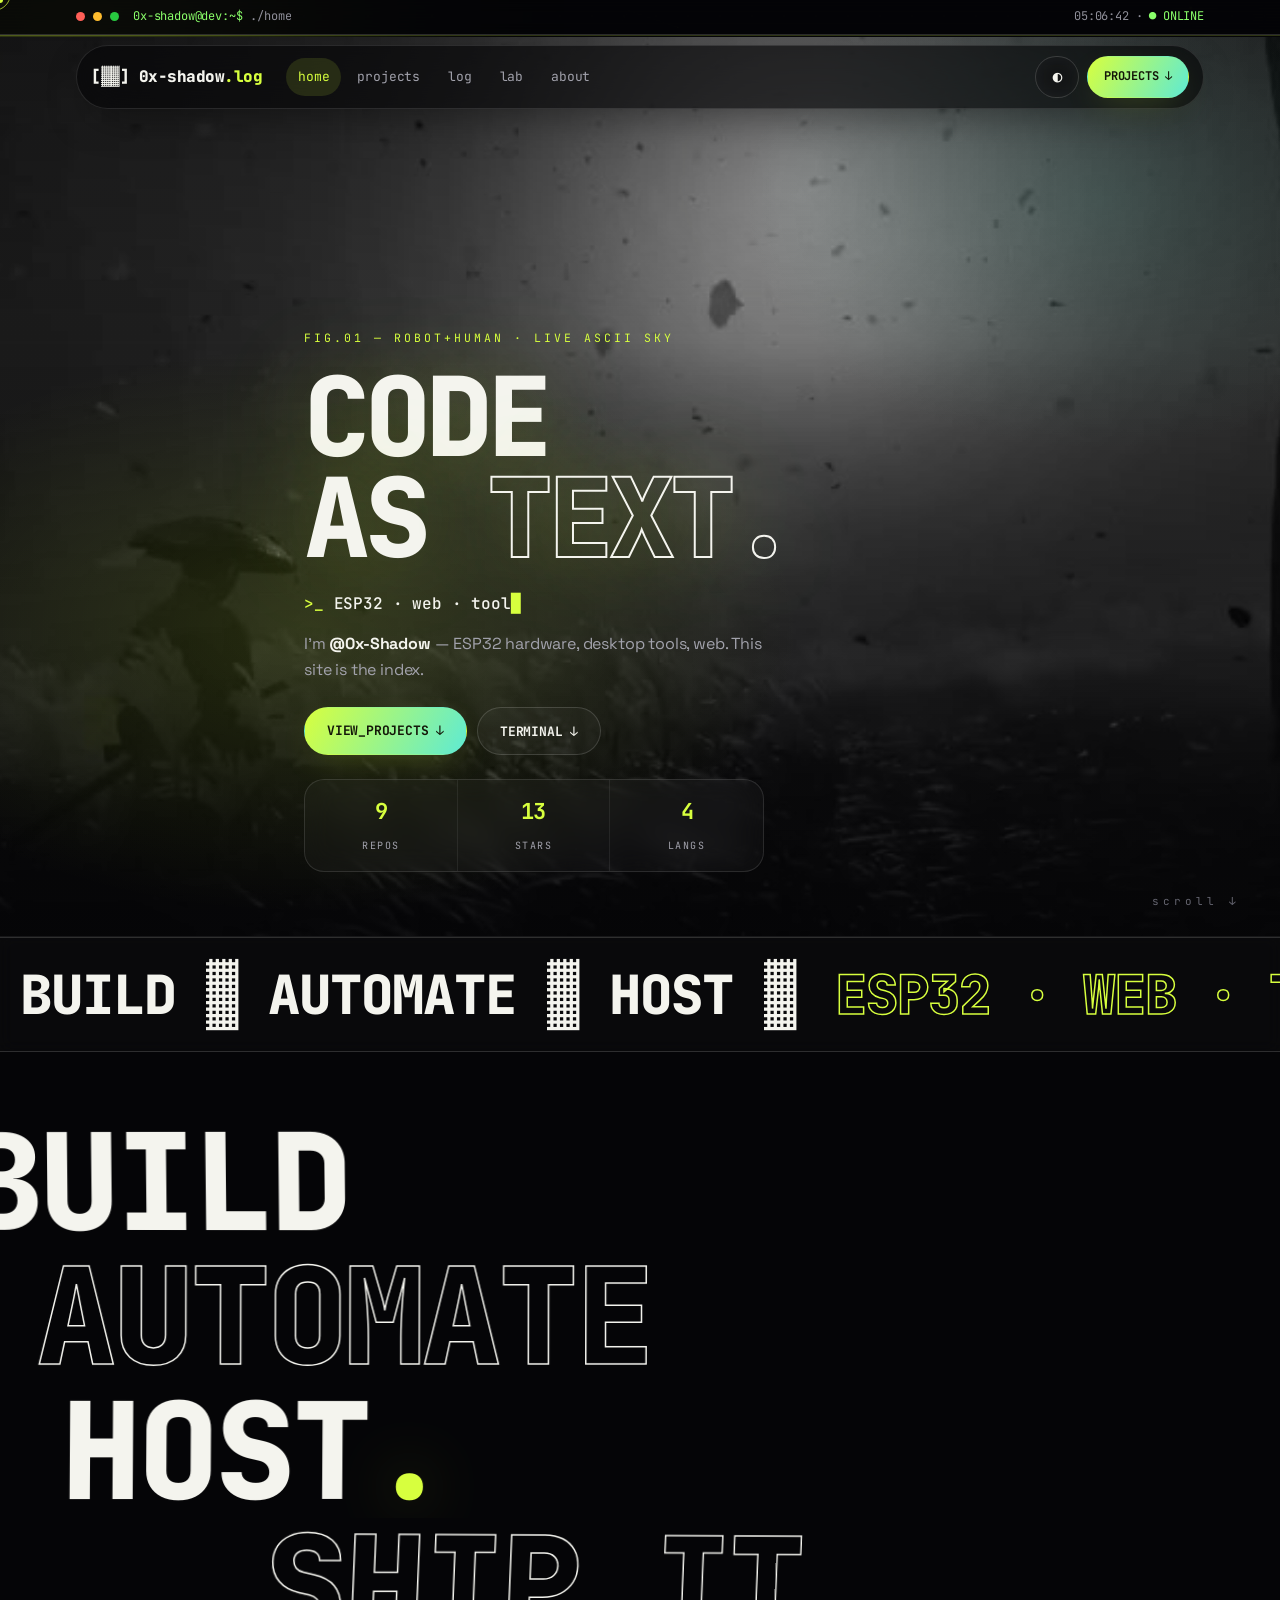
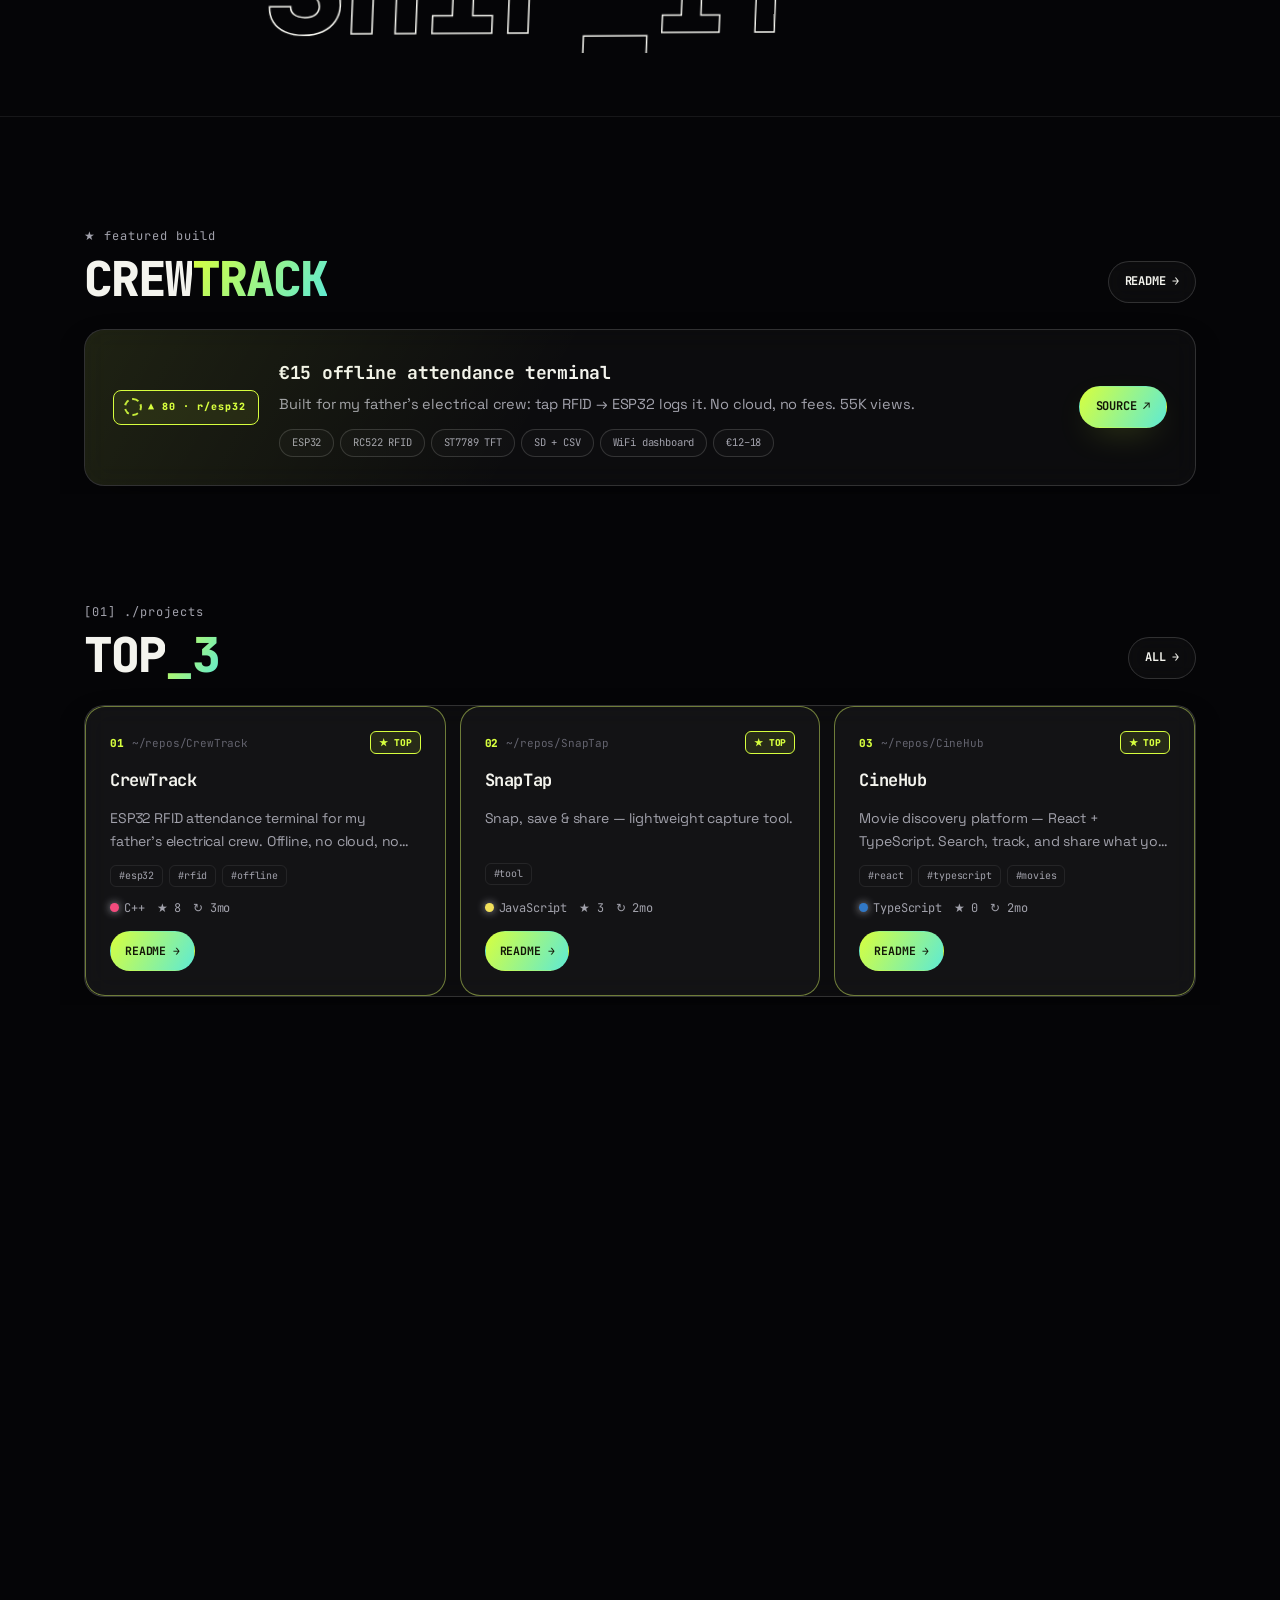
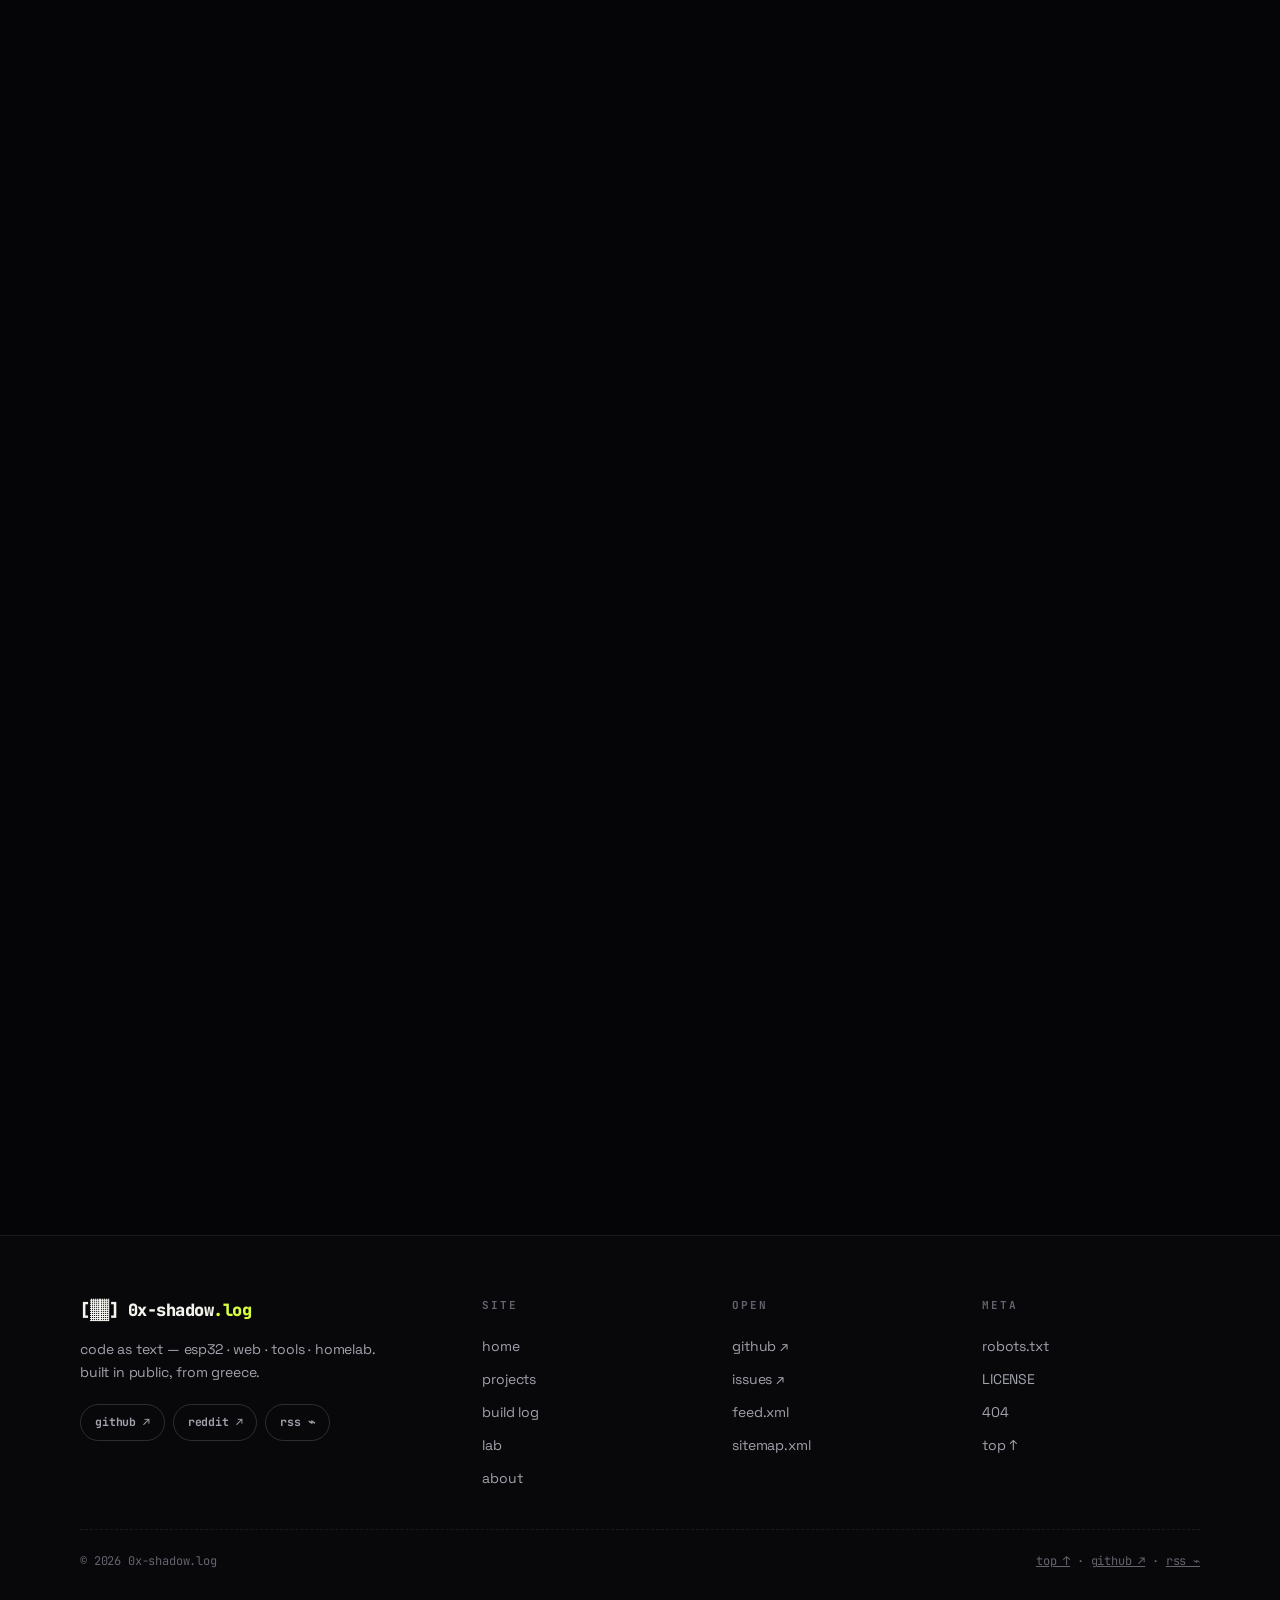
==== commit bec9be46: "Refactor code structure for improved readability and maintainability" ====
--- a/index.html
+++ b/index.html
@@ -59,7 +59,7 @@
 </header>
 <main id="main-content">
   <section class="hero">
-    <video class="hero-bg" autoplay loop muted playsinline preload="auto" aria-hidden="true">
+    <video class="hero-bg" loop muted playsinline preload="metadata" poster="shots/bg-poster.jpg" aria-hidden="true">
       <source src="shots/bg.mp4" type="video/mp4">
     </video>
     <div class="hero-scrim" aria-hidden="true"></div>
--- a/styles.css
+++ b/styles.css
@@ -557,14 +557,18 @@
   .cursor-dot,.cursor-ring{display:none!important}
 }
 
-/* ── responsive ── */
+/* ── responsive — tuned per screen size ── */
+@media(max-width:1200px){
+  .section{padding-left:20px;padding-right:20px}
+  .hero-inner{padding-left:20px;padding-right:20px}
+}
 @media(max-width:1024px){
   .hero-inner{gap:28px}
   .grid{grid-template-columns:1fr 1fr}
   .footer-grid{grid-template-columns:1fr 1fr}
 }
 @media(max-width:860px){
-  .hero-inner{padding-top:60px}
+  .hero-inner{padding-top:110px}
   .about-grid{grid-template-columns:1fr}
   .nav-links,.nav-actions{display:none}
   .menu-btn{display:block;margin-left:auto}
@@ -581,21 +585,45 @@
   .post{grid-template-columns:1fr;gap:8px}
   .post-foot{flex-direction:row;align-items:center;justify-content:space-between}
   .footer-grid{grid-template-columns:1fr 1fr}
+  .section-head{flex-direction:column;align-items:stretch}
+  .section-head .btn{align-self:flex-start}
+  .scroll-cue{display:none}
+  .hero-sub{white-space:normal;overflow:visible;text-overflow:clip}
+}
+@media(max-width:720px){
+  .hero{background:var(--bg) url("shots/bg-poster.jpg") center 30%/cover no-repeat}
+  .hero-bg{display:none}
+  .spot{flex-direction:column;align-items:stretch;gap:16px;padding:22px}
+  .spot-badge{width:fit-content}
+  .spot-actions .btn{flex:1}
+  .hero-title{font-size:clamp(48px,11vw,72px);letter-spacing:-3px}
+  .giant-line>span{font-size:clamp(48px,11vw,96px)}
+  .giant-line{padding:0 16px}
+  .marquee-track{font-size:clamp(24px,5.4vw,40px)}
+  .doc-hero{padding:26px 22px}
+  .pager{grid-template-columns:1fr}
+  .page-btn:nth-child(2){order:-1}
 }
 @media(max-width:560px){
   body{font-size:15.5px}
   .status-cmd{display:none}
   .grid{grid-template-columns:1fr}
-  .card,.skel{border-radius:var(--r)}
-  .hero-title{letter-spacing:-2.5px}
+  .hero-title{font-size:clamp(42px,13.5vw,60px);letter-spacing:-2.5px;line-height:.95}
+  .hero-sub{font-size:14.5px;min-height:0}
+  .hero-desc{font-size:15px}
+  .hero-cta{flex-direction:column}
+  .hero-cta .btn{width:100%}
+  .hero-stats b{font-size:19px}
+  .hero-stats div{padding:12px 4px}
+  .sec-title{font-size:clamp(28px,8vw,38px)}
   .profile-strip{gap:10px;padding:14px;flex-direction:column;align-items:stretch}
   .profile-avatar{width:44px;height:44px}
   .profile-stats{width:100%}
-  .profile-stats div{flex:1}
+  .profile-stats div{flex:1;padding:8px 6px}
   .profile-bio{white-space:normal}
-  .section{padding:64px 14px 8px}
+  .section{padding:52px 14px 8px;content-visibility:auto;contain-intrinsic-size:auto 480px}
   .card{padding:20px 18px}
-  .post{padding:22px 18px}
+  .post{padding:20px 18px}
   .tabbar{display:flex}
   .tabbar a{font-size:11px;padding:12px 2px}
   .sheet-foot .btn{flex:1}
@@ -603,23 +631,58 @@
   .field input,.userbox-row input,.term-form input{font-size:16px}
   .skel{height:170px}
   .doc-hero{padding:22px 18px}
+  .doc-hero .doc-title{font-size:clamp(28px,8.4vw,40px)}
   .doc-banner{height:200px}
   .controls{grid-template-columns:1fr}
   .select{width:100%}
   .doc-actions .btn,.doc-actions button{flex:1 1 44%}
-  .spot-actions .btn{flex:1}
   .profile-meta{min-width:0}
-  .hero-cta .btn{flex:1}
   .sheet-body{padding:16px 14px}
   .md pre{padding:12px;font-size:12px}
   .md table{font-size:12px}
   .dna-row{grid-template-columns:repeat(2,1fr)}
   .story-row{grid-template-columns:1fr;gap:4px}
-  .giant{padding:9vh 0}
-  .giant-line>span{letter-spacing:-3px}
-  .footer-grid{grid-template-columns:1fr}
-  .footer-inner{padding:28px 16px 36px}
+  .giant{padding:6vh 0}
+  .giant-line>span{font-size:clamp(40px,12vw,64px);letter-spacing:-2.5px}
+  .footer-grid{grid-template-columns:1fr;gap:24px}
+  .footer-inner{padding:28px 16px 110px}
   .f-socials{margin-bottom:8px}
+  .footer-row{justify-content:center;text-align:center}
+  .hire-card{padding:22px 20px}
+}
+@media(max-width:390px){
+  .nav-inner{gap:10px;padding:8px 10px}
+  .logo{font-size:14.5px}
+  .statusbar-inner{padding:6px 12px;font-size:11px}
+  .statusbar-inner #clock{display:none}
+  .hero-inner{padding:100px 14px 48px}
+  .hero-title{font-size:clamp(38px,14vw,48px);letter-spacing:-2px}
+  .eyebrow{font-size:10.5px;letter-spacing:2px}
+  .hero-stats span{font-size:9px;letter-spacing:1px}
+  .giant-line>span{font-size:clamp(36px,13vw,52px)}
+  .tabbar a{font-size:10px;padding:12px 1px}
+  .doc-actions .btn,.doc-actions button{flex:1 1 100%}
+  .dna-row{gap:8px}
+  .dna-row b{font-size:12px}
+  .userbox-row{flex-direction:column}
+  .userbox-row .btn{width:100%}
+}
+@media(max-width:340px){
+  .hero-title{font-size:36px}
+  .sec-title{font-size:26px}
+  .profile-stats div{padding:8px 4px}
+  .profile-stats b{font-size:14px}
+  .spot-chips span{font-size:10px;padding:3px 10px}
+  .toast{font-size:11.5px;padding:12px 18px}
+}
+@media(pointer:coarse){
+  .hero{background:var(--bg) url("shots/bg-poster.jpg") center 30%/cover no-repeat}
+  .hero-bg{display:none}
+}
+@media(max-height:500px) and (orientation:landscape){
+  .hero{min-height:auto}
+  .hero-inner{padding-top:110px}
+  .giant{padding:5vh 0}
 }
 @media print{
   .nav,.tabbar,.statusbar,.controls,.term-form,.doc-actions,.pager,.hire,.hire-mini,.toast,.copy-code,.toc-wrap,.scroll-cue,.giant,.marquee,.ambient,#field,.cursor-dot,.cursor-ring{display:none!important}
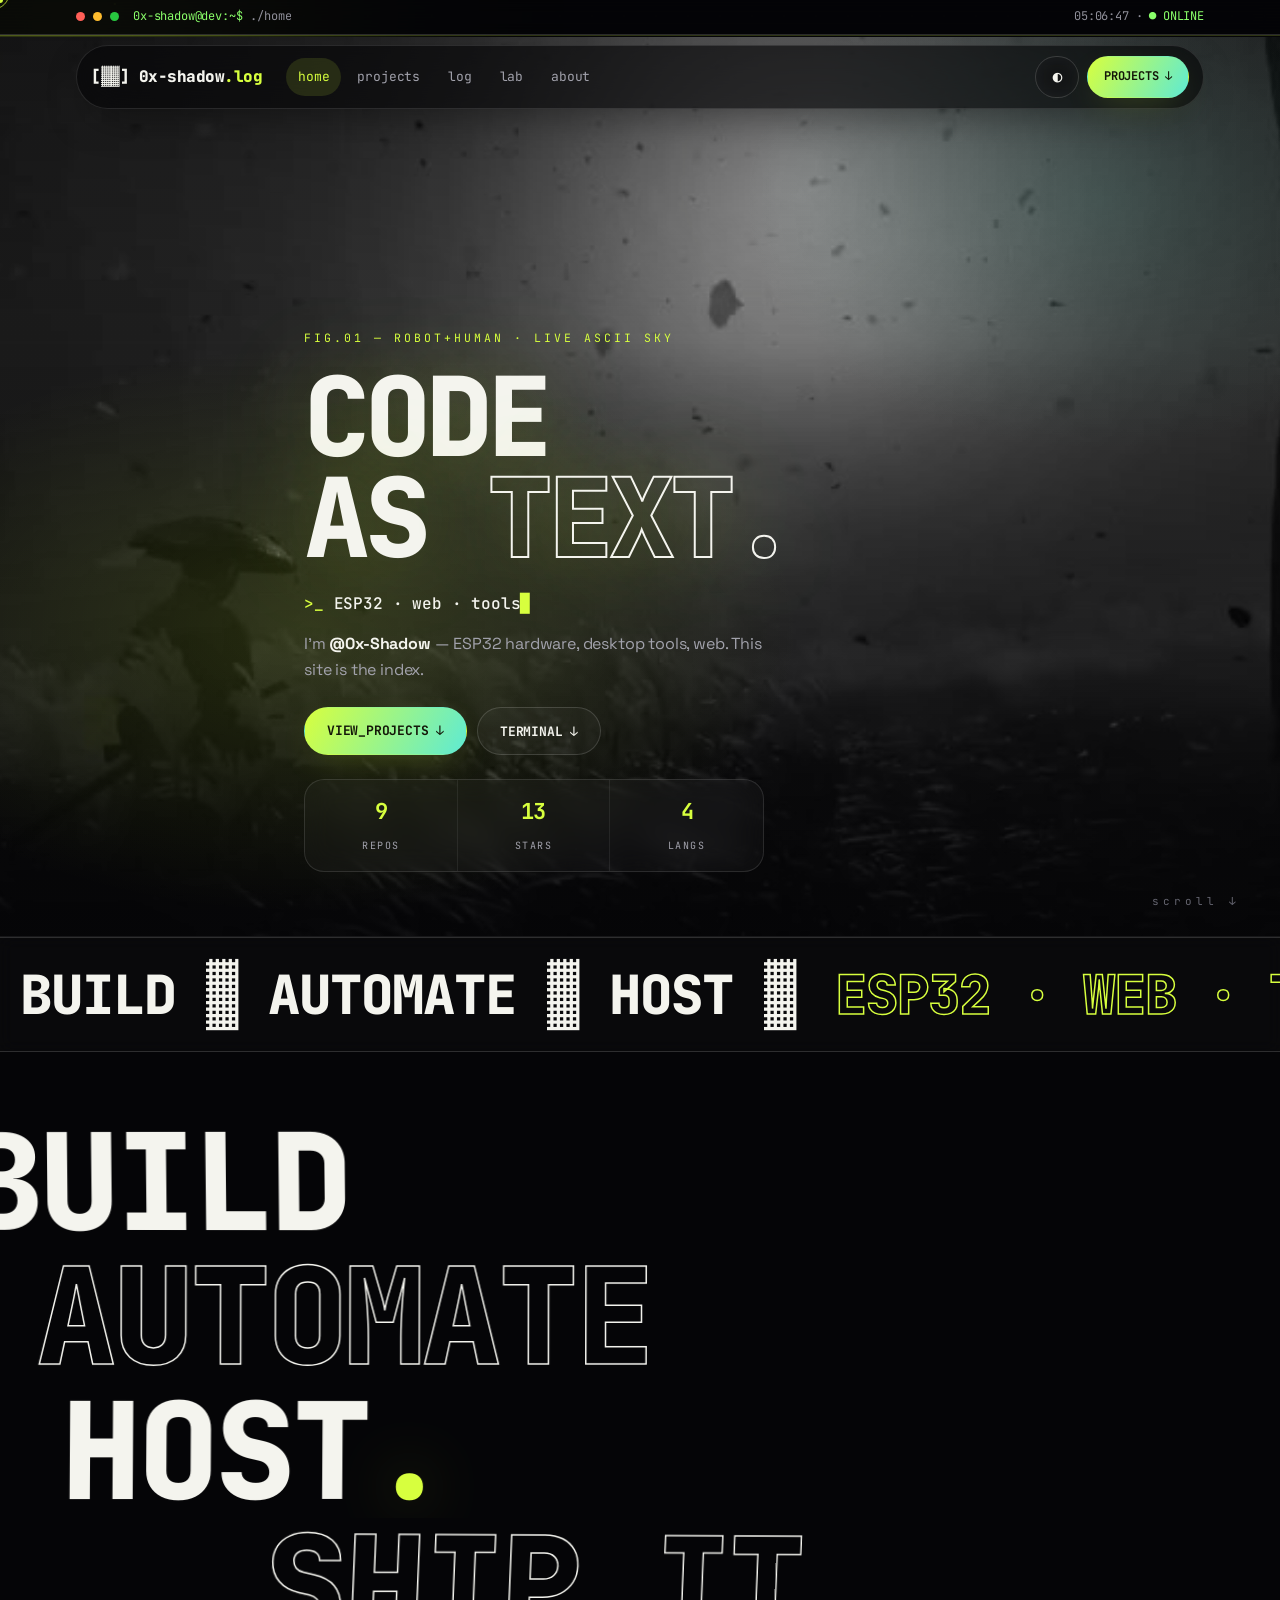
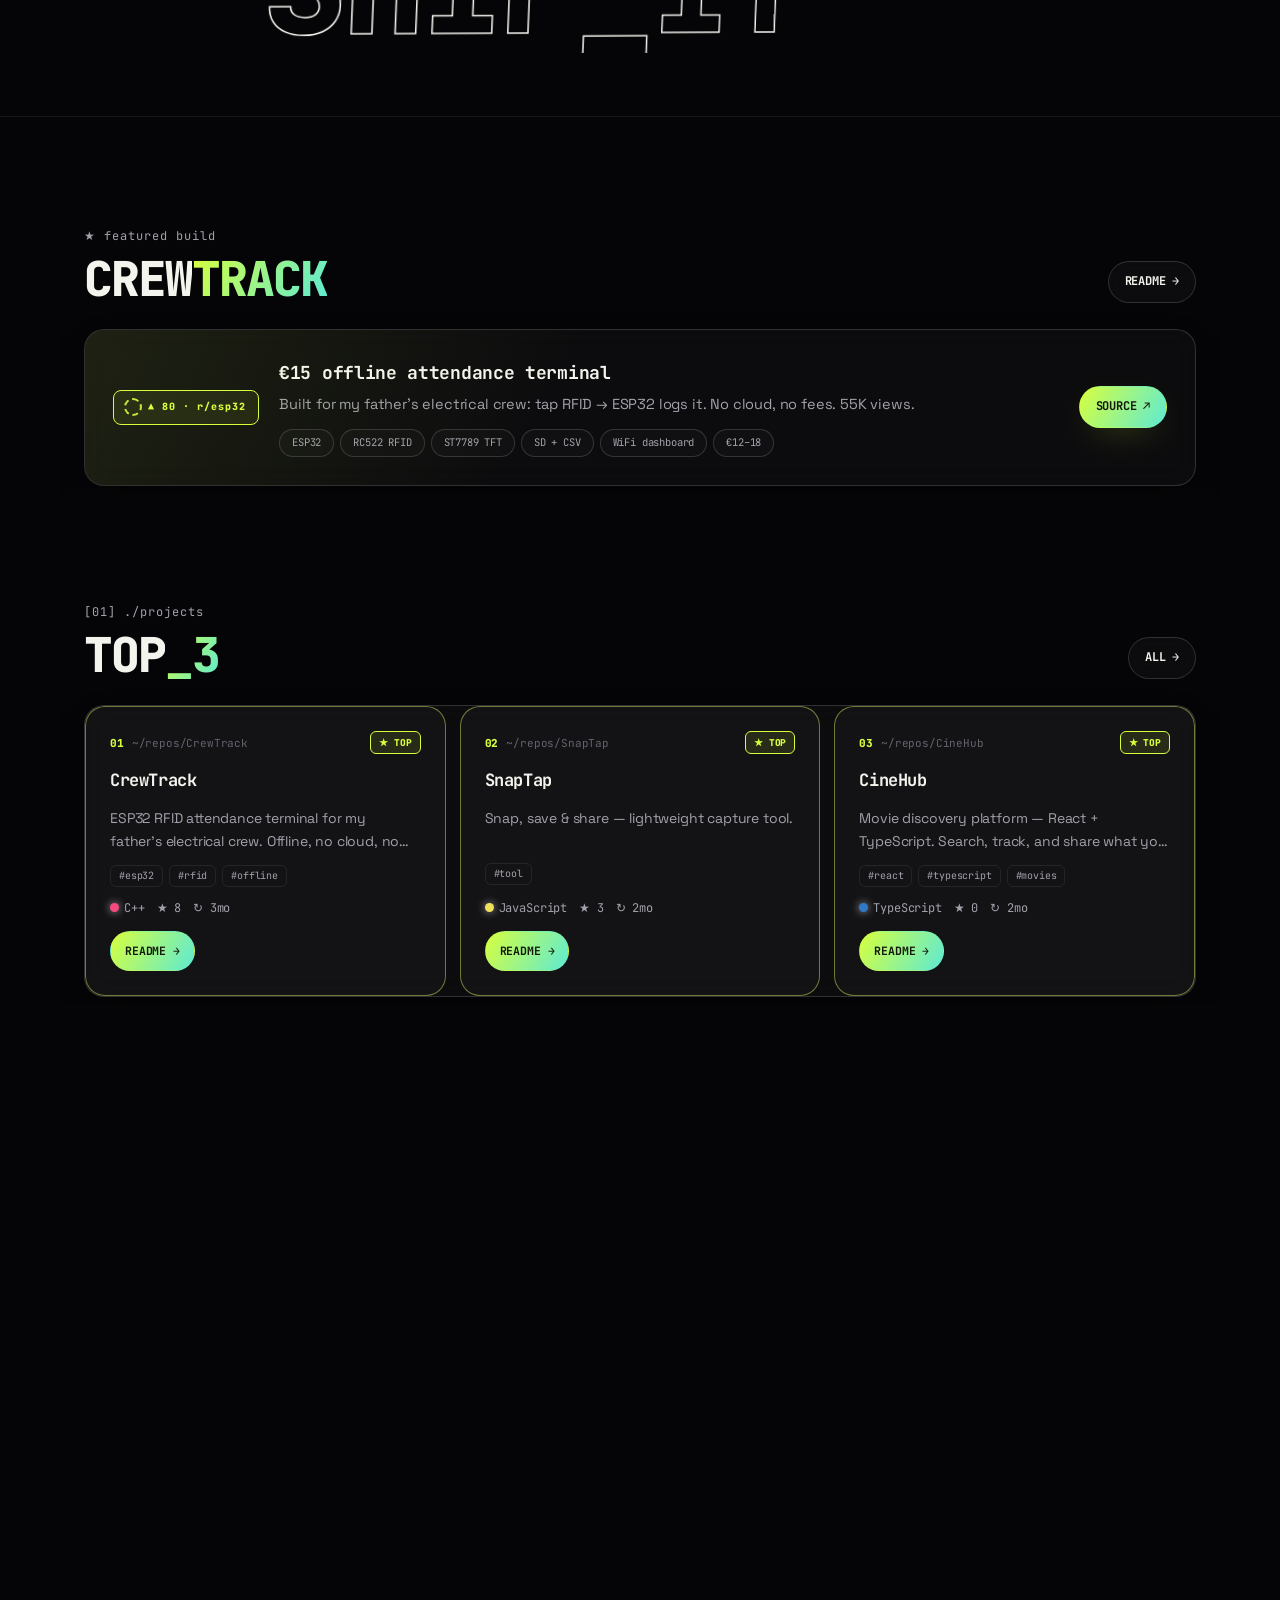
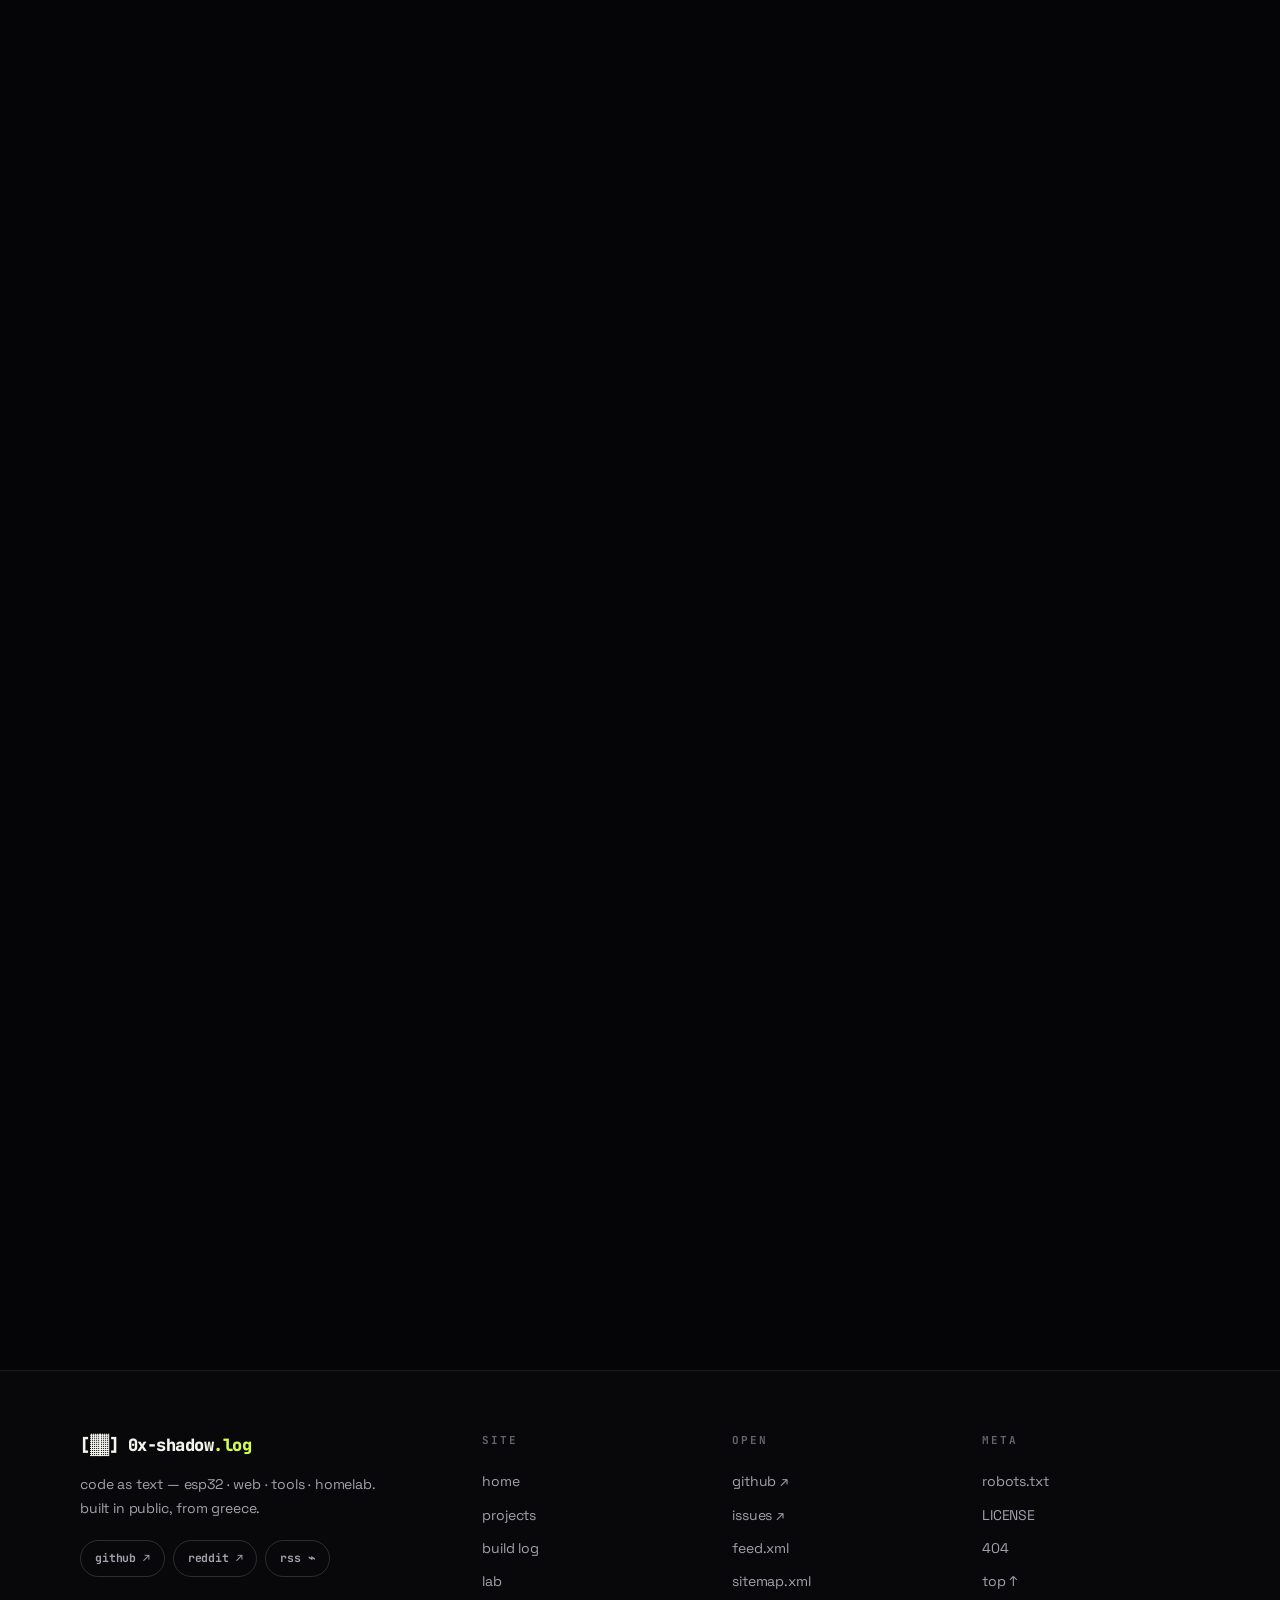
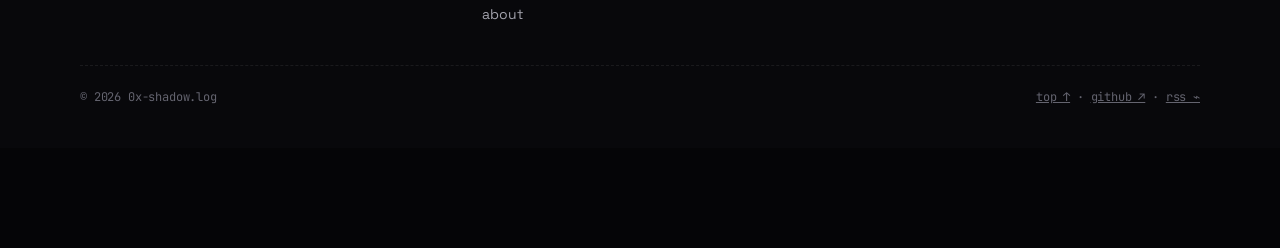
==== commit 45b0f3c4: "feat: add tutorial entries, enhance tagging, and implement comments section" ====
--- a/index.html
+++ b/index.html
@@ -181,7 +181,9 @@
       <div class="hire-card"><b>01 / ESP32 + IoT</b><span>Gadgets that survive real life — sensors, RFID, dashboards, like CrewTrack.</span></div>
       <div class="hire-card"><b>02 / Websites</b><span>Fast pages for small business — menus, landing pages, portfolios.</span></div>
       <div class="hire-card"><b>03 / Small tools</b><span>Clipboard helpers, playgrounds, automations that save hours.</span></div>
-      <a class="btn btn-solid" href="https://github.com/0x-Shadow" target="_blank" rel="noopener">START_ON_GITHUB ↗</a>
+      <a class="btn btn-solid" href="https://github.com/0x-Shadow/Blog/issues/new?title=Project%20inquiry&body=**What%20do%20you%20need%3F**%0A%0A**Budget%3A**%0A%0A**Deadline%3A**%0A%0A**Contact%3A**" target="_blank" rel="noopener">START_A_PROJECT ✎</a>
+      <a class="btn btn-ghost" href="https://github.com/0x-Shadow" target="_blank" rel="noopener">START_ON_GITHUB ↗</a>
+      <p class="hire-el" style="grid-column:1/-1">Φτιάχνω ιστοσελίδες, ηλεκτρονικά με ESP32 και μικρά εργαλεία — γρήγορα, οικονομικά, χωρίς συνδρομές. Πείτε μου τι θέλετε να φτιάξουμε.</p>
     </div>
   </section>
 
@@ -211,6 +213,7 @@
           <a href="https://github.com/0x-Shadow/Blog/issues" target="_blank" rel="noopener">issues ↗</a>
           <a href="feed.xml">feed.xml</a>
           <a href="sitemap.xml">sitemap.xml</a>
+          <a id="statusLink" href="#" style="display:none">status ●</a>
         </div>
         <div class="f-col">
           <h4>meta</h4>
--- a/styles.css
+++ b/styles.css
@@ -312,6 +312,15 @@
 .sysbox div:last-child{border:none}
 .sysbox div:hover{background:color-mix(in srgb,var(--accent) 7%,transparent)}
 .sysbox b{display:block;color:var(--ink);font-size:12.5px;margin-top:2px}
+
+/* ── tags, prices, comments ── */
+.tag-row{display:flex;gap:8px;flex-wrap:wrap;margin-bottom:16px}
+.tag-pill{font-family:var(--mono);font-size:11.5px;font-weight:700;border:1px solid var(--line2);border-radius:999px;padding:8px 14px;min-height:40px;color:var(--dim);background:var(--panel);cursor:pointer;transition:all .25s var(--ease)}
+.tag-pill:hover{color:var(--ink);border-color:color-mix(in srgb,var(--accent) 55%,var(--line2));transform:translateY(-1px)}
+.tag-pill.active{color:var(--accent-ink);background:linear-gradient(120deg,var(--accent),var(--accent-2));border-color:transparent}
+.hire-el{color:var(--dim);font-size:14px;margin-top:14px;max-width:62ch}
+.comments{margin-top:6px;min-height:120px}
+.comments iframe{width:100%;border:none}
 
 /* ── footer ── */
 .footer{border-top:var(--hairline);margin-top:64px;background:color-mix(in srgb,var(--bg2) 72%,transparent);backdrop-filter:blur(10px)}
@@ -679,6 +688,17 @@
   .hero{background:var(--bg) url("shots/bg-poster.jpg") center 30%/cover no-repeat}
   .hero-bg{display:none}
 }
+/* ── mobile GPU pass: keep every animation, drop the costly blurs ──
+   Backdrop-blur + huge animated blur layers stall phone GPUs mid-scroll,
+   which is what made reveals/scrubs look janky or missing. */
+@media(max-width:720px),(pointer:coarse){
+  .orb-b,.orb-c{display:none}
+  .orb-a{animation-duration:48s}
+  .statusbar,.nav-inner,.mobile-menu,.panel,.hero-stats,.card,.post,.spot,
+  .hire-card,.doc-hero,.story-box,.toc-box,.marquee,.tabbar,.footer{
+    backdrop-filter:none!important;-webkit-backdrop-filter:none!important}
+  .reveal{filter:none}
+}
 @media(max-height:500px) and (orientation:landscape){
   .hero{min-height:auto}
   .hero-inner{padding-top:110px}
